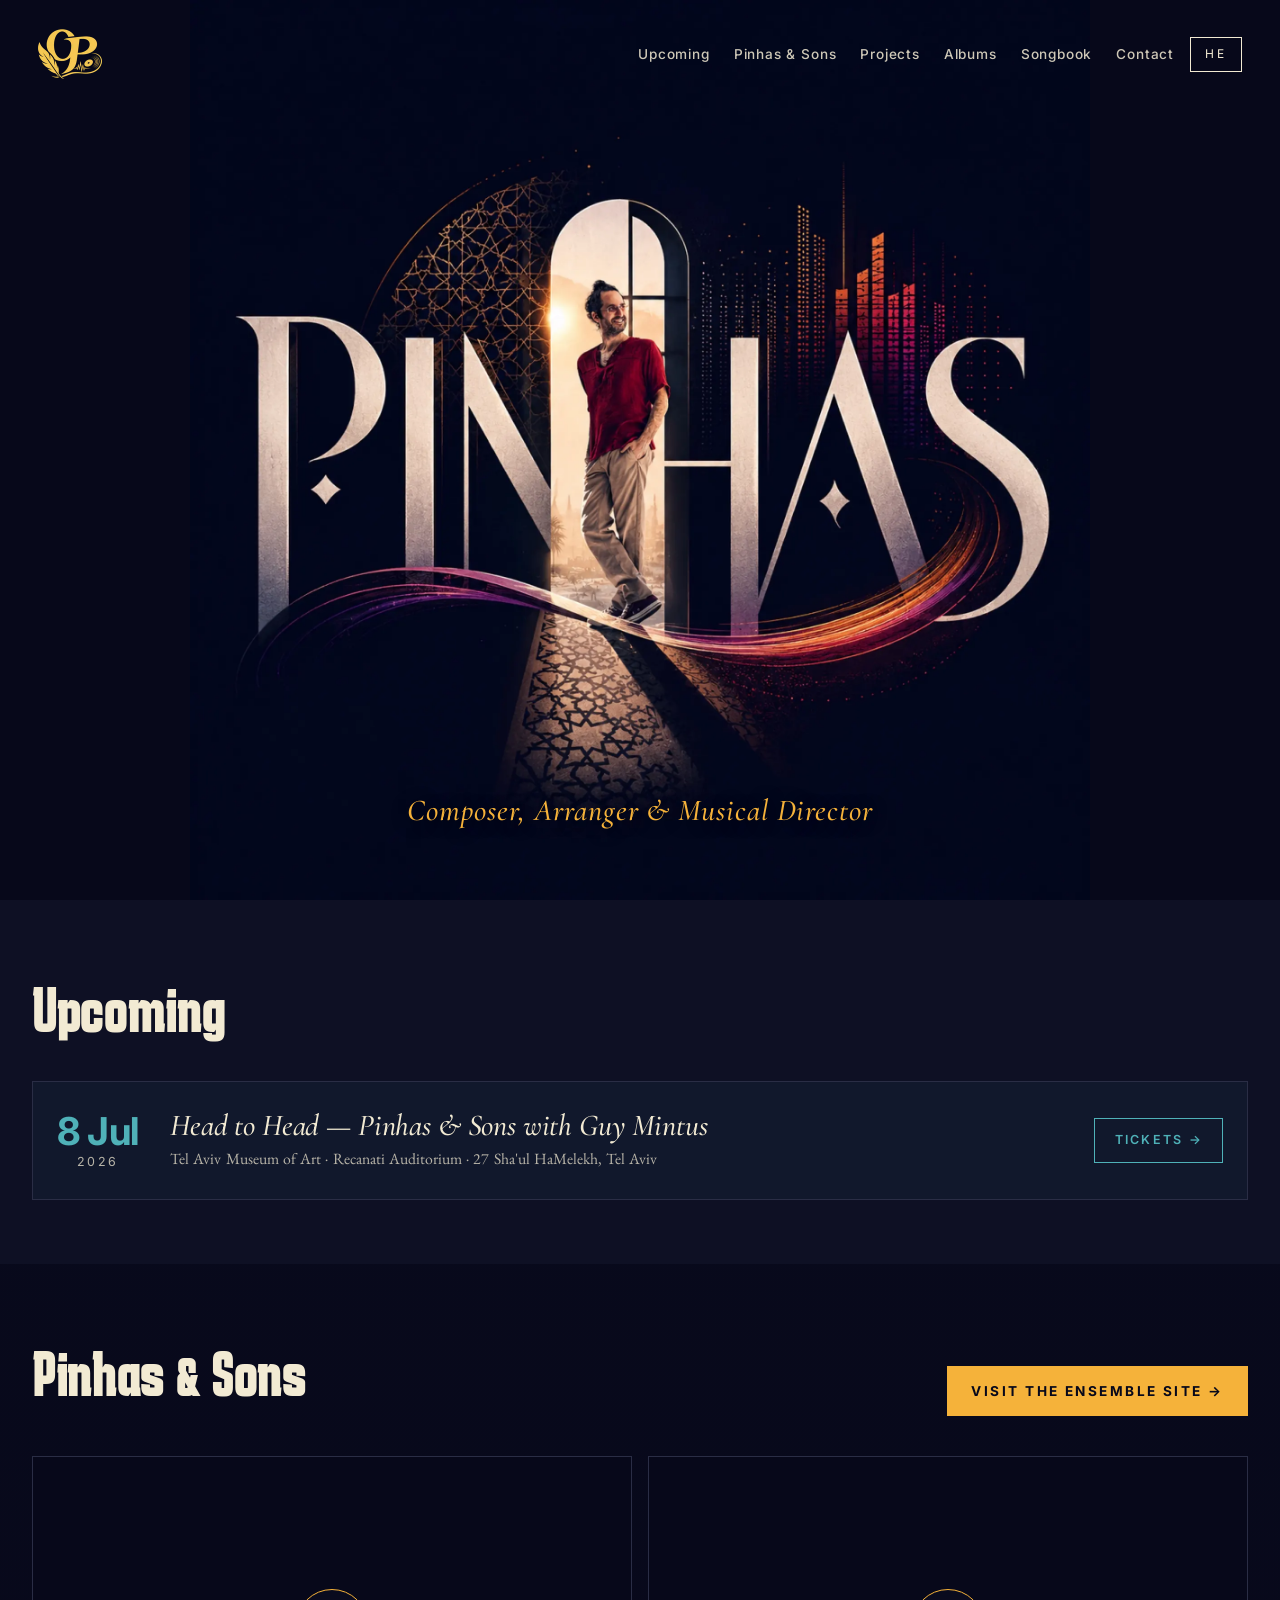
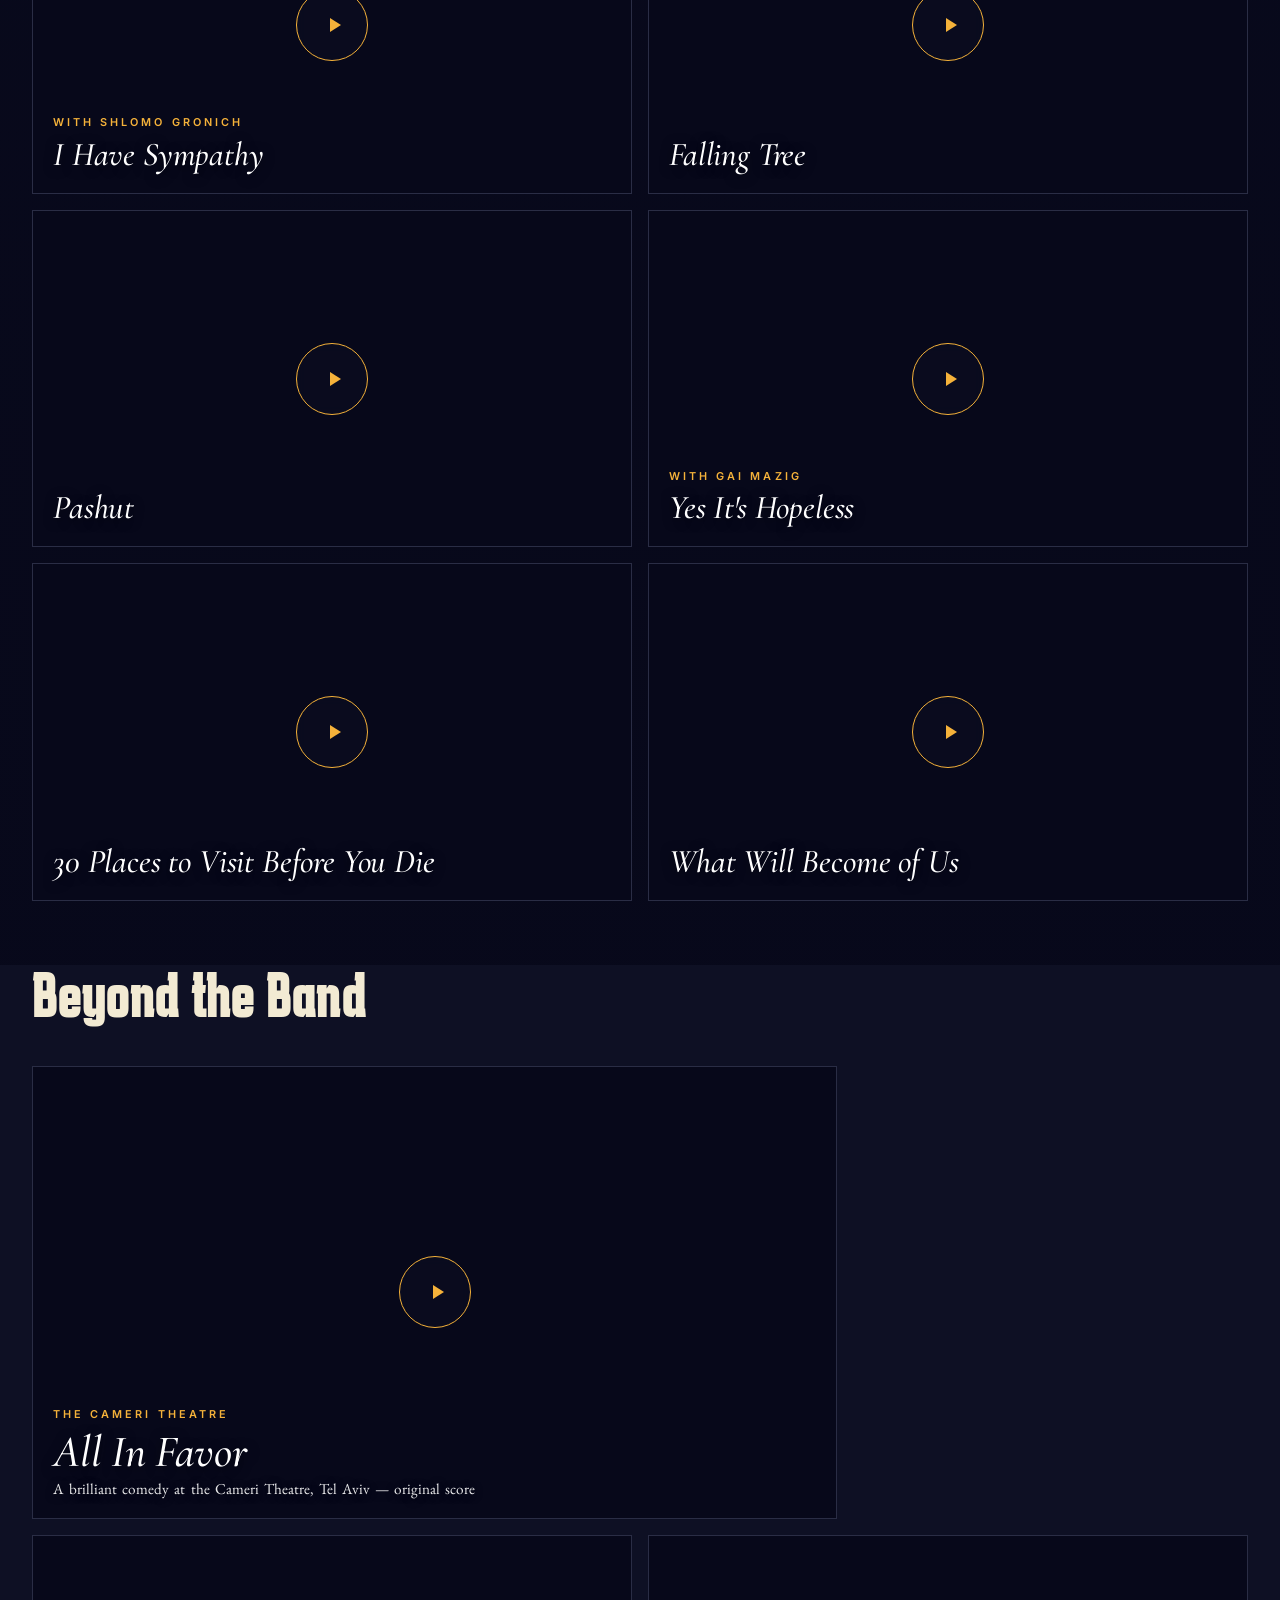
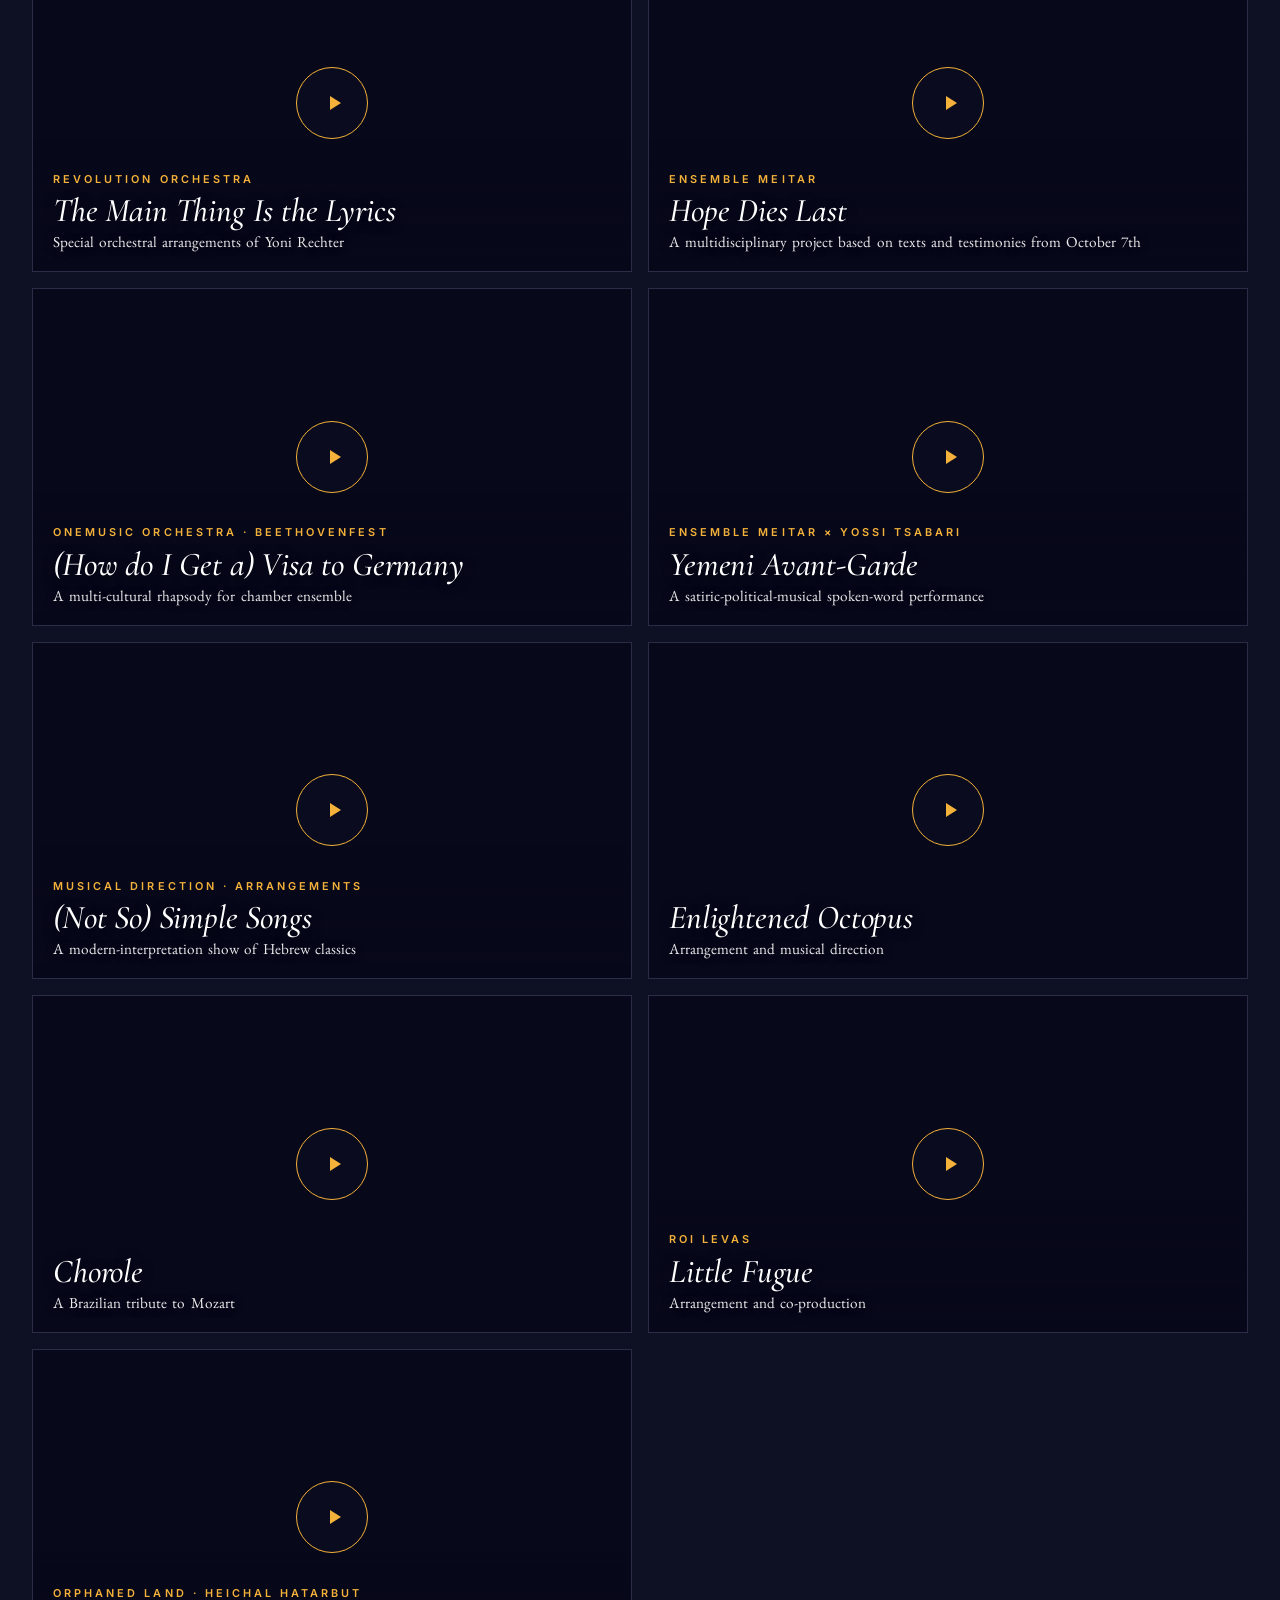
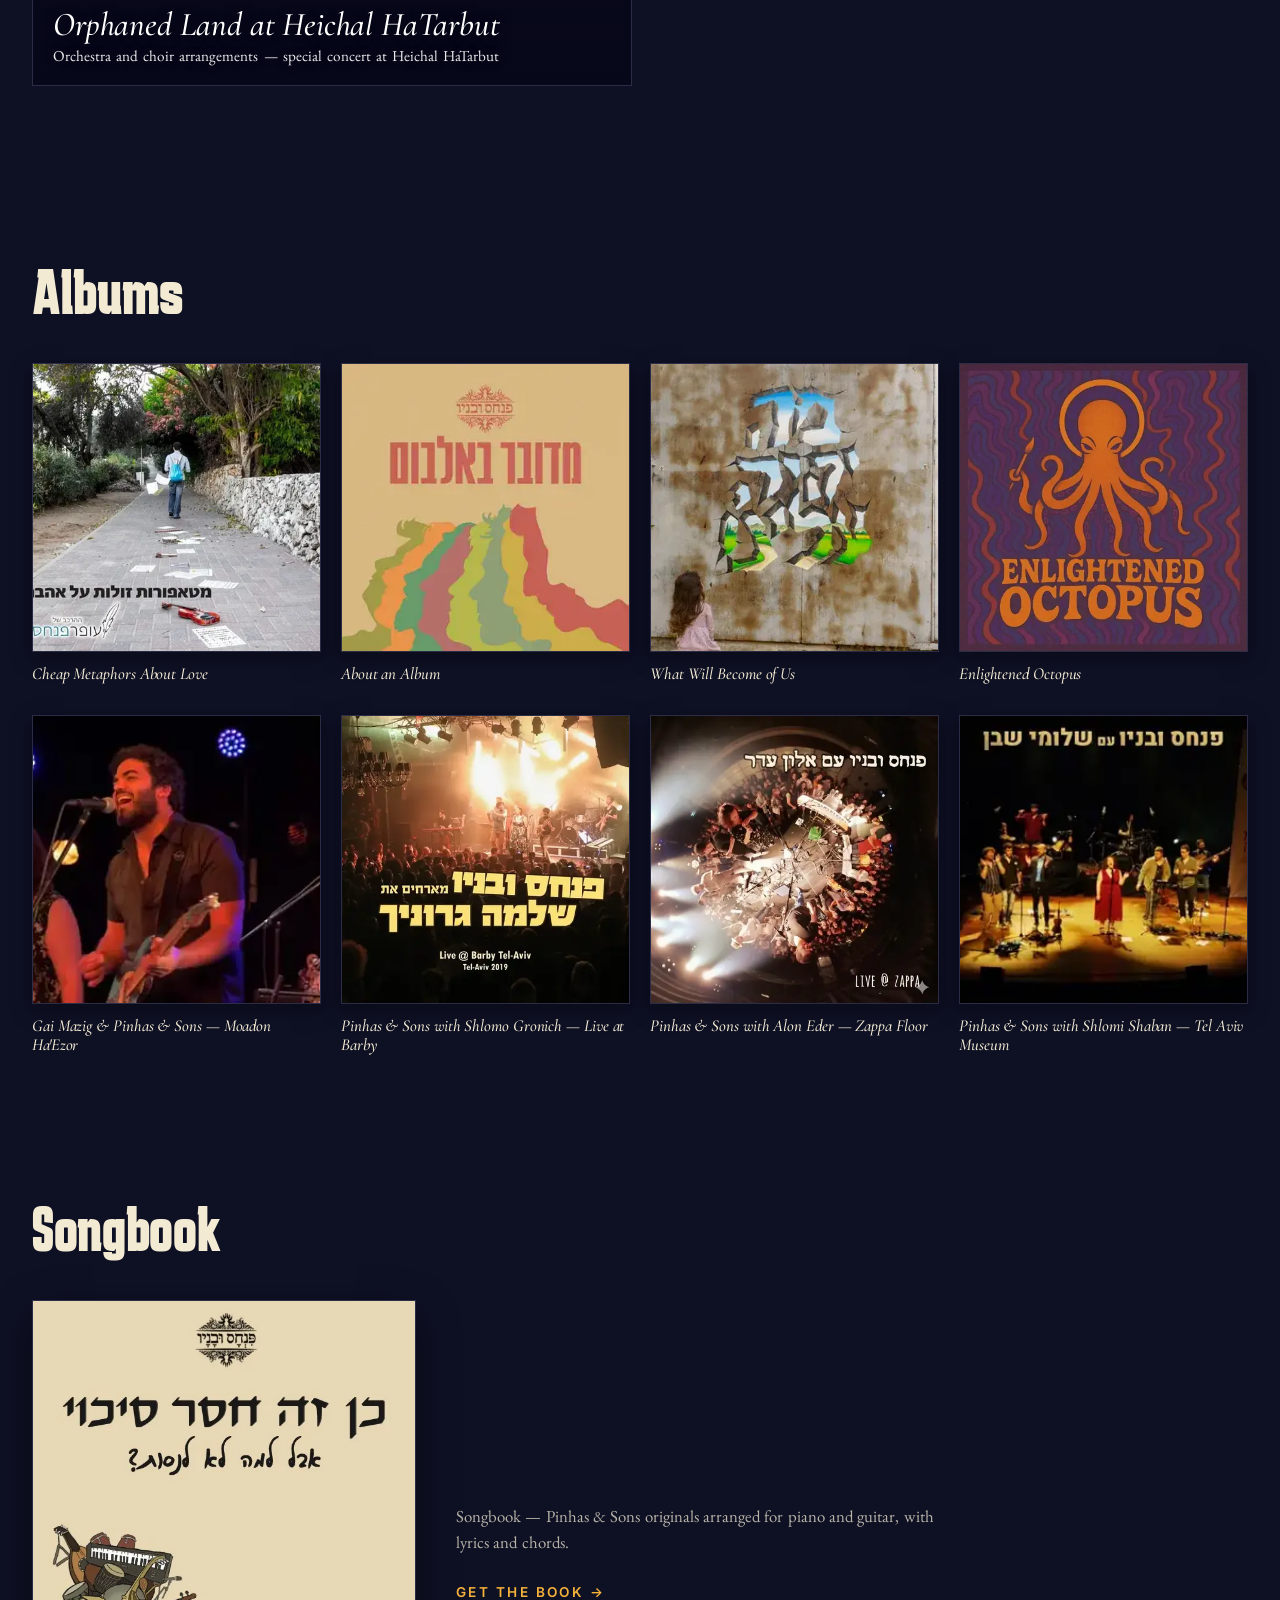
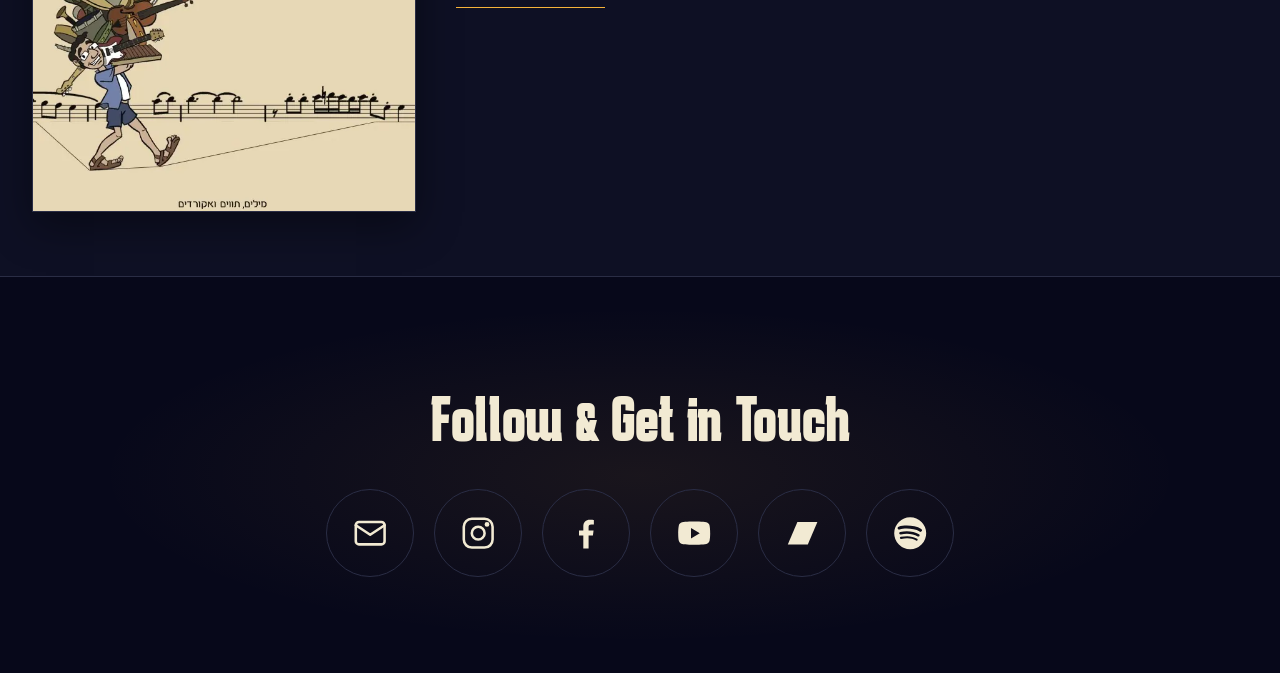
==== en/index.html @ 5a6a653c "perf: pass 2 — logo-header→webp@128, albums recompressed q68@480, picture el - logo-header: 224px PN" ====
<!DOCTYPE html>
<html lang="en" dir="ltr">
<head>
<meta charset="UTF-8">
<meta name="viewport" content="width=device-width, initial-scale=1">
<title>Ofer Pinhas — Composer, Arranger, Musical Director</title>
<link rel="icon" href="/assets/favicon.ico" sizes="any">
<link rel="icon" href="/assets/favicon-32.png" sizes="32x32" type="image/png">
<link rel="icon" href="/assets/favicon.png" sizes="512x512" type="image/png">
<link rel="apple-touch-icon" href="/assets/apple-touch-icon.png">
<meta name="description" content="Ofer Pinhas — composer, arranger, musical director. Pinhas & Sons, projects, works and recordings.">
<meta property="og:type" content="website">
<meta property="og:title" content="Ofer Pinhas — Composer, Arranger, Musical Director">
<meta property="og:description" content="Composer, arranger, musical director. Pinhas & Sons and other projects.">
<meta property="og:locale" content="en_US">
<meta property="og:image" content="https://oferpinhas.com/assets/og.jpg">
<meta property="og:image:width" content="1200">
<meta property="og:image:height" content="630">
<meta property="og:url" content="https://oferpinhas.com/en/">
<meta name="twitter:card" content="summary_large_image">
<meta name="twitter:image" content="https://oferpinhas.com/assets/og.jpg">
<link rel="alternate" hreflang="he-IL" href="https://oferpinhas.com/">
<link rel="alternate" hreflang="en" href="https://oferpinhas.com/en/">
<link rel="alternate" hreflang="x-default" href="https://oferpinhas.com/">
<link rel="canonical" href="https://oferpinhas.com/en/">
<link rel="preconnect" href="https://fonts.googleapis.com">
<link rel="preconnect" href="https://fonts.gstatic.com" crossorigin>
<link rel="preload" as="image" href="/assets/photos/hero-logo-mobile.webp" media="(max-width: 720px)" fetchpriority="high">
<link rel="preload" as="image" href="/assets/photos/hero-logo.webp" media="(min-width: 721px)" fetchpriority="high">
<link rel="preload" as="style" onload="this.onload=null;this.rel='stylesheet'" href="https://fonts.googleapis.com/css2?family=Karantina:wght@300;700&family=Assistant:wght@400;700&family=Inter:wght@500;600;700&family=Cormorant+Garamond:ital,wght@1,500&family=Frank+Ruhl+Libre:wght@400&family=EB+Garamond:ital,wght@0,400;0,500;1,400&display=swap">
<noscript><link rel="stylesheet" href="https://fonts.googleapis.com/css2?family=Karantina:wght@300;700&family=Assistant:wght@400;700&family=Inter:wght@500;600;700&family=Cormorant+Garamond:ital,wght@1,500&family=Frank+Ruhl+Libre:wght@400&family=EB+Garamond:ital,wght@0,400;0,500;1,400&display=swap"></noscript>
<link rel="stylesheet" href="/assets/site.css">
<script type="application/ld+json">
{
  "@context": "https://schema.org",
  "@graph": [
    {
      "@type": "Person",
      "@id": "https://oferpinhas.com/#person",
      "name": "Ofer Pinhas",
      "alternateName": "עופר פנחס",
      "url": "https://oferpinhas.com/",
      "image": "https://oferpinhas.com/assets/og.jpg",
      "jobTitle": "Composer, arranger, musical director",
      "sameAs": [
        "https://pinhasons.com/",
        "https://open.spotify.com/artist/4is8ZJ8ZOKavbLhc9M5EPt",
        "https://oferpinhas.bandcamp.com/",
        "https://www.youtube.com/@oferpinhas",
        "https://www.instagram.com/ofer_the_pinhas/",
        "https://www.facebook.com/ofer.pinhas"
      ]
    },
    {
      "@type": "MusicEvent",
      "name": "Head to Head — Pinhas & Sons with Guy Mintus",
      "startDate": "2026-07-08T20:00:00+03:00",
      "eventStatus": "https://schema.org/EventScheduled",
      "eventAttendanceMode": "https://schema.org/OfflineEventAttendanceMode",
      "location": {
        "@type": "Place",
        "name": "Tel Aviv Museum of Art — Recanati Auditorium",
        "address": {
          "@type": "PostalAddress",
          "streetAddress": "27 Sha'ul HaMelekh",
          "addressLocality": "Tel Aviv",
          "addressCountry": "IL"
        }
      },
      "performer": [
        {"@type": "MusicGroup", "name": "Pinhas & Sons"},
        {"@type": "Person", "name": "Guy Mintus"}
      ],
      "offers": {
        "@type": "Offer",
        "url": "https://tickets.tamuseum.org.il/%D7%A4%D7%A0%D7%97%D7%A1_%D7%95%D7%91%D7%A0%D7%99%D7%95_%D7%A2%D7%9D_%D7%94%D7%A4%D7%A1%D7%A0%D7%AA%D7%A8%D7%9F_%D7%92%D7%99%D7%90_%D7%9E%D7%99%D7%A0%D7%98%D7%95%D7%A1?id=91396",
        "availability": "https://schema.org/InStock",
        "priceCurrency": "ILS"
      }
    }
  ]
}
</script>
</head>
<body>

<a class="skip-link" href="#band">Skip to content</a>

<header class="site-header">
  <a href="/en/" class="brand" aria-label="Ofer Pinhas — home">
    <picture>
      <source srcset="/assets/logo-header.webp" type="image/webp">
      <img src="/assets/logo-header.png" alt="Ofer Pinhas" class="brand-logo" width="64" height="64">
    </picture>
  </a>
  <nav class="site-nav" aria-label="Site navigation">
    <a href="#upcoming">Upcoming</a>
    <a href="#band">Pinhas &amp; Sons</a>
    <a href="#featured">Projects</a>
    <a href="#discography">Albums</a>
    <a href="#songbook">Songbook</a>
    <a href="#contact">Contact</a>
  </nav>
  <button type="button" class="nav-toggle" aria-label="Menu" aria-expanded="false">
    <span></span><span></span><span></span>
  </button>
  <a href="/" class="lang-toggle" hreflang="he">HE</a>
</header>

<section class="hero" aria-label="Ofer Pinhas">
  <h1 class="sr-only">Ofer Pinhas — Composer, Arranger, Musical Director</h1>
  <p class="hero-subtitle">Composer, Arranger &amp; Musical Director</p>
</section>

<section id="upcoming" class="works-section">
  <div class="section-inner">
    <header class="section-header">
      <h2 class="section-title">Upcoming</h2>
    </header>
    <article class="show-item">
      <div class="show-date">
        <span class="show-day">8 Jul</span>
        <span class="show-year">2026</span>
      </div>
      <div class="show-info">
        <h3 class="show-title italic-en">Head to Head — Pinhas &amp; Sons with Guy Mintus</h3>
        <p class="show-venue">Tel Aviv Museum of Art · Recanati Auditorium · 27 Sha'ul HaMelekh, Tel Aviv</p>
      </div>
      <a class="show-cta" href="https://tickets.tamuseum.org.il/%D7%A4%D7%A0%D7%97%D7%A1_%D7%95%D7%91%D7%A0%D7%99%D7%95_%D7%A2%D7%9D_%D7%94%D7%A4%D7%A1%D7%A0%D7%AA%D7%A8%D7%9F_%D7%92%D7%99%D7%90_%D7%9E%D7%99%D7%A0%D7%98%D7%95%D7%A1?id=91396" target="_blank" rel="noopener">Tickets →</a>
    </article>
  </div>
</section>

<section id="band" class="works-section">
  <div class="section-inner">
    <header class="section-header">
      <h2 class="section-title"><a href="https://pinhasons.com/" class="title-link" target="_blank" rel="noopener">Pinhas &amp; Sons</a></h2>
      <a href="https://pinhasons.com/" class="section-cta" target="_blank" rel="noopener">Visit the ensemble site →</a>
    </header>

    <div class="featured-grid">

      <button type="button" class="feature-card media-trigger" data-vid="5VMmquTxUQ4" data-title="I Have Sympathy — with Shlomo Gronich" style="background-image:url('https://img.youtube.com/vi/5VMmquTxUQ4/hqdefault.jpg')">
        <span class="play-cue" aria-hidden="true"><svg viewBox="0 0 24 24" width="24" height="24" aria-hidden="true" fill="currentColor"><path d="M8 5v14l11-7z"/></svg></span>
        <span class="feature-overlay">
          <span class="feature-tag">with Shlomo Gronich</span>
          <span class="feature-title italic-en">I Have Sympathy</span>
        </span>
      </button>

      <button type="button" class="feature-card media-trigger" data-vid="dwMsmlJXAQA" data-title="Falling Tree" style="background-image:url('https://img.youtube.com/vi/dwMsmlJXAQA/hqdefault.jpg')">
        <span class="play-cue" aria-hidden="true"><svg viewBox="0 0 24 24" width="24" height="24" aria-hidden="true" fill="currentColor"><path d="M8 5v14l11-7z"/></svg></span>
        <span class="feature-overlay">
          <span class="feature-title italic-en">Falling Tree</span>
        </span>
      </button>

      <button type="button" class="feature-card media-trigger" data-vid="vYaOk2HPlOA" data-title="Pashut" style="background-image:url('https://img.youtube.com/vi/vYaOk2HPlOA/hqdefault.jpg')">
        <span class="play-cue" aria-hidden="true"><svg viewBox="0 0 24 24" width="24" height="24" aria-hidden="true" fill="currentColor"><path d="M8 5v14l11-7z"/></svg></span>
        <span class="feature-overlay">
          <span class="feature-title italic-en">Pashut</span>
        </span>
      </button>

      <button type="button" class="feature-card media-trigger" data-vid="FDqEFSo7Oyo" data-title="Yes It's Hopeless — with Gai Mazig" style="background-image:url('https://img.youtube.com/vi/FDqEFSo7Oyo/hqdefault.jpg')">
        <span class="play-cue" aria-hidden="true"><svg viewBox="0 0 24 24" width="24" height="24" aria-hidden="true" fill="currentColor"><path d="M8 5v14l11-7z"/></svg></span>
        <span class="feature-overlay">
          <span class="feature-tag">with Gai Mazig</span>
          <span class="feature-title italic-en">Yes It's Hopeless</span>
        </span>
      </button>

      <button type="button" class="feature-card media-trigger" data-vid="8IHO_f7Qg9U" data-title="30 Places to Visit Before You Die" style="background-image:url('https://img.youtube.com/vi/8IHO_f7Qg9U/hqdefault.jpg')">
        <span class="play-cue" aria-hidden="true"><svg viewBox="0 0 24 24" width="24" height="24" aria-hidden="true" fill="currentColor"><path d="M8 5v14l11-7z"/></svg></span>
        <span class="feature-overlay">
          <span class="feature-title italic-en">30 Places to Visit Before You Die</span>
        </span>
      </button>

      <button type="button" class="feature-card media-trigger" data-vid="DzyQ-D3aumM" data-title="What Will Become of Us" style="background-image:url('https://img.youtube.com/vi/DzyQ-D3aumM/hqdefault.jpg')">
        <span class="play-cue" aria-hidden="true"><svg viewBox="0 0 24 24" width="24" height="24" aria-hidden="true" fill="currentColor"><path d="M8 5v14l11-7z"/></svg></span>
        <span class="feature-overlay">
          <span class="feature-title italic-en">What Will Become of Us</span>
        </span>
      </button>

    </div>
  </div>
</section>

<section id="featured" class="works-section">
  <div class="section-inner">
    <header class="section-header">
      <h2 class="section-title">Beyond the Band</h2>
    </header>

    <div class="featured-grid">

      <button type="button" class="feature-card span-wide media-trigger" data-vid="oE0PiF970mY" data-title="All In Favor — trailer" style="background-image:url('https://img.youtube.com/vi/oE0PiF970mY/hqdefault.jpg')">
        <span class="play-cue" aria-hidden="true"><svg viewBox="0 0 24 24" width="24" height="24" aria-hidden="true" fill="currentColor"><path d="M8 5v14l11-7z"/></svg></span>
        <span class="feature-overlay">
          <span class="feature-tag">The Cameri Theatre</span>
          <span class="feature-title italic-en">All In Favor</span>
          <span class="feature-note">A brilliant comedy at the Cameri Theatre, Tel Aviv — original score</span>
        </span>
      </button>

      <button type="button" class="feature-card media-trigger" data-vid="hSfi9_FQAlI" data-title="The Main Thing Is the Lyrics — Revolution Orchestra" style="background-image:url('https://img.youtube.com/vi/hSfi9_FQAlI/hqdefault.jpg')">
        <span class="play-cue" aria-hidden="true"><svg viewBox="0 0 24 24" width="24" height="24" aria-hidden="true" fill="currentColor"><path d="M8 5v14l11-7z"/></svg></span>
        <span class="feature-overlay">
          <span class="feature-tag">Revolution Orchestra</span>
          <span class="feature-title italic-en">The Main Thing Is the Lyrics</span>
          <span class="feature-note">Special orchestral arrangements of Yoni Rechter</span>
        </span>
      </button>

      <button type="button" class="feature-card media-trigger" data-vid="jJCnd9ooUhY" data-title="Hope Dies Last" style="background-image:url('https://img.youtube.com/vi/jJCnd9ooUhY/hqdefault.jpg')">
        <span class="play-cue" aria-hidden="true"><svg viewBox="0 0 24 24" width="24" height="24" aria-hidden="true" fill="currentColor"><path d="M8 5v14l11-7z"/></svg></span>
        <span class="feature-overlay">
          <span class="feature-tag">Ensemble Meitar</span>
          <span class="feature-title italic-en">Hope Dies Last</span>
          <span class="feature-note">A multidisciplinary project based on texts and testimonies from October 7th</span>
        </span>
      </button>

      <button type="button" class="feature-card media-trigger" data-vid="mZWnXQC3HQU" data-title="(How do I Get a) Visa to Germany — Live at Beethovenfest" style="background-image:url('https://img.youtube.com/vi/mZWnXQC3HQU/hqdefault.jpg')">
        <span class="play-cue" aria-hidden="true"><svg viewBox="0 0 24 24" width="24" height="24" aria-hidden="true" fill="currentColor"><path d="M8 5v14l11-7z"/></svg></span>
        <span class="feature-overlay">
          <span class="feature-tag">oneMusic Orchestra · Beethovenfest</span>
          <span class="feature-title italic-en">(How do I Get a) Visa to Germany</span>
          <span class="feature-note">A multi-cultural rhapsody for chamber ensemble</span>
        </span>
      </button>

      <button type="button" class="feature-card media-trigger" data-vid="vP4q-8lNHV0" data-title="Yemeni Avant-Garde" style="background-image:url('https://img.youtube.com/vi/vP4q-8lNHV0/hqdefault.jpg')">
        <span class="play-cue" aria-hidden="true"><svg viewBox="0 0 24 24" width="24" height="24" aria-hidden="true" fill="currentColor"><path d="M8 5v14l11-7z"/></svg></span>
        <span class="feature-overlay">
          <span class="feature-tag">Ensemble Meitar × Yossi Tsabari</span>
          <span class="feature-title italic-en">Yemeni Avant-Garde</span>
          <span class="feature-note">A satiric-political-musical spoken-word performance</span>
        </span>
      </button>

      <button type="button" class="feature-card media-trigger" data-vid="PNPaJv0tdYc" data-title="(Not So) Simple Songs" style="background-image:url('https://img.youtube.com/vi/PNPaJv0tdYc/hqdefault.jpg')">
        <span class="play-cue" aria-hidden="true"><svg viewBox="0 0 24 24" width="24" height="24" aria-hidden="true" fill="currentColor"><path d="M8 5v14l11-7z"/></svg></span>
        <span class="feature-overlay">
          <span class="feature-tag">Musical direction · arrangements</span>
          <span class="feature-title italic-en">(Not So) Simple Songs</span>
          <span class="feature-note">A modern-interpretation show of Hebrew classics</span>
        </span>
      </button>

      <button type="button" class="feature-card media-trigger" data-vid="g2-t9Asedho" data-title="Enlightened Octopus" style="background-image:url('https://img.youtube.com/vi/g2-t9Asedho/hqdefault.jpg')">
        <span class="play-cue" aria-hidden="true"><svg viewBox="0 0 24 24" width="24" height="24" aria-hidden="true" fill="currentColor"><path d="M8 5v14l11-7z"/></svg></span>
        <span class="feature-overlay">
          <span class="feature-title italic-en">Enlightened Octopus</span>
          <span class="feature-note">Arrangement and musical direction</span>
        </span>
      </button>

      <button type="button" class="feature-card media-trigger" data-vid="4Lkk3fcu4uY" data-title="Chorole" style="background-image:url('https://img.youtube.com/vi/4Lkk3fcu4uY/hqdefault.jpg')">
        <span class="play-cue" aria-hidden="true"><svg viewBox="0 0 24 24" width="24" height="24" aria-hidden="true" fill="currentColor"><path d="M8 5v14l11-7z"/></svg></span>
        <span class="feature-overlay">
          <span class="feature-title italic-en">Chorole</span>
          <span class="feature-note">A Brazilian tribute to Mozart</span>
        </span>
      </button>

      <button type="button" class="feature-card media-trigger" data-vid="TAqMgQp6LPs" data-title="Little Fugue — Roi Levas" style="background-image:url('https://img.youtube.com/vi/TAqMgQp6LPs/hqdefault.jpg')">
        <span class="play-cue" aria-hidden="true"><svg viewBox="0 0 24 24" width="24" height="24" aria-hidden="true" fill="currentColor"><path d="M8 5v14l11-7z"/></svg></span>
        <span class="feature-overlay">
          <span class="feature-tag">Roi Levas</span>
          <span class="feature-title italic-en">Little Fugue</span>
          <span class="feature-note">Arrangement and co-production</span>
        </span>
      </button>

      <button type="button" class="feature-card media-trigger" data-vid="_PP_2U4opSM" data-title="Orphaned Land at Heichal HaTarbut" style="background-image:url('https://img.youtube.com/vi/_PP_2U4opSM/hqdefault.jpg')">
        <span class="play-cue" aria-hidden="true"><svg viewBox="0 0 24 24" width="24" height="24" aria-hidden="true" fill="currentColor"><path d="M8 5v14l11-7z"/></svg></span>
        <span class="feature-overlay">
          <span class="feature-tag">Orphaned Land · Heichal HaTarbut</span>
          <span class="feature-title italic-en">Orphaned Land at Heichal HaTarbut</span>
          <span class="feature-note">Orchestra and choir arrangements — special concert at Heichal HaTarbut</span>
        </span>
      </button>

    </div>
  </div>
</section>

<section id="discography" class="works-section">
  <div class="section-inner">
    <header class="section-header">
      <h2 class="section-title">Albums</h2>
    </header>

    <div class="album-grid">
      <a class="album-tile" href="https://oferpinhas.bandcamp.com/album/-" target="_blank" rel="noopener">
        <div class="album-cover" style="background-image:url('/assets/photos/album-2015.webp')"></div>
        <div class="album-title italic-en">Cheap Metaphors About Love</div>
      </a>
      <a class="album-tile" href="https://oferpinhas.bandcamp.com/album/about-an-album" target="_blank" rel="noopener">
        <div class="album-cover" style="background-image:url('/assets/photos/album-2018.webp')"></div>
        <div class="album-title italic-en">About an Album</div>
      </a>
      <a class="album-tile" href="https://oferpinhas.bandcamp.com/album/--3" target="_blank" rel="noopener">
        <div class="album-cover" style="background-image:url('/assets/photos/album-2024.webp')"></div>
        <div class="album-title italic-en">What Will Become of Us</div>
      </a>
      <a class="album-tile" href="https://oferpinhas.bandcamp.com/album/enlightened-octopus" target="_blank" rel="noopener">
        <div class="album-cover" style="background-image:url('/assets/photos/album-2025.webp')"></div>
        <div class="album-title italic-en">Enlightened Octopus</div>
      </a>
    </div>

    <div class="album-grid album-grid-second">

      <a class="album-tile" href="https://www.youtube.com/playlist?list=PL9on9vcoca1zQnfFUVnAtlGxoEFvc3EuY" target="_blank" rel="noopener">
        <div class="album-cover" style="background-image:url('/assets/photos/album-2017-mazig.webp')"></div>
        <div class="album-title italic-en">Gai Mazig &amp; Pinhas &amp; Sons — Moadon Ha'Ezor</div>
      </a>
      <a class="album-tile" href="https://open.spotify.com/album/0O7ljC8aYH2JIt3uw0OlNS" target="_blank" rel="noopener">
        <div class="album-cover" style="background-image:url('/assets/photos/album-2019.webp')"></div>
        <div class="album-title italic-en">Pinhas &amp; Sons with Shlomo Gronich — Live at Barby</div>
      </a>
      <a class="album-tile" href="https://www.youtube.com/playlist?list=PL9on9vcoca1xNjT2sv0hr43KPNmV2srQS" target="_blank" rel="noopener">
        <div class="album-cover" style="background-image:url('/assets/photos/album-2022-zappa.webp')"></div>
        <div class="album-title italic-en">Pinhas &amp; Sons with Alon Eder — Zappa Floor</div>
      </a>
      <a class="album-tile" href="https://www.youtube.com/playlist?list=PL9on9vcoca1x0s8LnE-Wjqmqeg2h2erdI" target="_blank" rel="noopener">
        <div class="album-cover" style="background-image:url('/assets/photos/album-2024-museum.webp')"></div>
        <div class="album-title italic-en">Pinhas &amp; Sons with Shlomi Shaban — Tel Aviv Museum</div>
      </a>
    </div>
  </div>
</section>

<section id="songbook" class="works-section">
  <div class="section-inner">
    <header class="section-header">
      <h2 class="section-title">Songbook</h2>
    </header>

    <a class="songbook-card" href="https://oferpinhas.bandcamp.com/merch/sheet-music-booklet" target="_blank" rel="noopener">
      <div class="songbook-image" style="background-image:url('/assets/photos/songbook.webp')"></div>
      <div class="songbook-info">
        <p class="songbook-note">Songbook — Pinhas &amp; Sons originals arranged for piano and guitar, with lyrics and chords.</p>
        <span class="songbook-cta">Get the book →</span>
      </div>
    </a>
  </div>
</section>

<section id="contact">
  <div class="section-inner">
    <h2 class="section-title contact-title">Follow &amp; Get in Touch</h2>
    <div class="contact-icons">
      <a href="mailto:ofer.pinhas@gmail.com" class="contact-icon" aria-label="Email">
        <svg viewBox="0 0 24 24" fill="none" stroke="currentColor" stroke-width="1.6" stroke-linecap="round" stroke-linejoin="round" aria-hidden="true"><rect x="3" y="5" width="18" height="14" rx="2"/><path d="m3 7 9 6 9-6"/></svg>
      </a>
      <a href="https://www.instagram.com/ofer_the_pinhas/" class="contact-icon" rel="noopener" aria-label="Instagram">
        <svg viewBox="0 0 24 24" fill="none" stroke="currentColor" stroke-width="1.6" stroke-linecap="round" stroke-linejoin="round" aria-hidden="true"><rect x="3" y="3" width="18" height="18" rx="5"/><circle cx="12" cy="12" r="4"/><circle cx="17.5" cy="6.5" r="0.7" fill="currentColor"/></svg>
      </a>
      <a href="https://www.facebook.com/ofer.pinhas" class="contact-icon" rel="noopener" aria-label="Facebook">
        <svg viewBox="0 0 24 24" fill="currentColor" aria-hidden="true"><path d="M13.5 21.5v-8h2.7l.4-3.2h-3.1V8.2c0-.9.3-1.6 1.6-1.6h1.7V3.7c-.3 0-1.3-.1-2.5-.1-2.5 0-4.1 1.5-4.1 4.2v2.5H7.5v3.2h2.7v8h3.3z"/></svg>
      </a>
      <a href="https://www.youtube.com/@oferpinhas" class="contact-icon" rel="noopener" aria-label="YouTube">
        <svg viewBox="0 0 24 24" fill="currentColor" aria-hidden="true"><path d="M21.6 7.2c-.2-1-1-1.7-2-2C17.7 4.7 12 4.7 12 4.7s-5.7 0-7.6.5c-1 .3-1.8 1-2 2C2 9 2 12 2 12s0 3 .4 4.8c.2 1 1 1.7 2 2 1.9.5 7.6.5 7.6.5s5.7 0 7.6-.5c1-.3 1.8-1 2-2C22 15 22 12 22 12s0-3-.4-4.8zM10 15.3V8.7l5.5 3.3-5.5 3.3z"/></svg>
      </a>
      <a href="https://oferpinhas.bandcamp.com/" class="contact-icon" rel="noopener" aria-label="Bandcamp">
        <svg viewBox="0 0 24 24" fill="currentColor" aria-hidden="true"><path d="M3 5h12.5L9.5 19H-3z" transform="translate(6,0)"/></svg>
      </a>
      <a href="https://open.spotify.com/artist/4is8ZJ8ZOKavbLhc9M5EPt" class="contact-icon" rel="noopener" aria-label="Spotify">
        <svg viewBox="0 0 24 24" fill="currentColor" aria-hidden="true"><path d="M12 2a10 10 0 100 20 10 10 0 000-20zm4.6 14.4c-.2.3-.6.4-.9.2-2.5-1.5-5.6-1.8-9.3-1-.4.1-.7-.2-.8-.5-.1-.4.2-.7.5-.8 4-.9 7.5-.5 10.2 1.2.4.2.5.6.3.9zm1.2-2.7c-.3.4-.7.5-1.1.3-2.8-1.7-7.1-2.2-10.5-1.2-.4.1-.9-.1-1-.5-.1-.4.1-.9.5-1 3.8-1.1 8.6-.6 11.8 1.4.4.2.5.7.3 1zm.1-2.8C14.5 9 8.6 8.7 5.4 9.7c-.5.2-1.1-.1-1.2-.6-.2-.5.1-1.1.6-1.2 3.7-1.1 10.2-.9 14.1 1.4.5.3.6.9.4 1.4-.3.4-1 .6-1.4.4z"/></svg>
      </a>
    </div>
  </div>
</section>


<div id="lightbox" class="lightbox" hidden aria-hidden="true" role="dialog" aria-modal="true" aria-label="Video player">
  <button type="button" class="lightbox-close" aria-label="Close">×</button>
  <div class="lightbox-frame">
    <iframe id="lightbox-iframe" src="" title="" frameborder="0" allow="accelerometer; autoplay; clipboard-write; encrypted-media; gyroscope; picture-in-picture" allowfullscreen></iframe>
  </div>
</div>

<script src="/assets/site.js"></script>
</body>
</html>
---- assets/site.css ----
:root {
  /* Design A — Cinema / Spotlight */
  --bg:             #0E1024;     /* midnight indigo */
  --bg-soft:        #16182E;
  --bg-deep:        #07081A;
  --ink:            #F2EAD3;     /* cream */
  --ink-soft:       #B8B4A8;
  --rule:           #2A2D45;
  --saffron:        #F5B23A;
  --saffron-d:      #C8861E;
  --magenta:        #E8407A;
  --teal:           #4FB1B8;
}

* { box-sizing: border-box; margin: 0; padding: 0; }
html { scroll-behavior: smooth; background: var(--bg-deep); overflow-x: hidden; }
body {
  font-family: 'Assistant', sans-serif;
  font-weight: 400;
  background: var(--bg);
  color: var(--ink);
  line-height: 1.65;
  -webkit-font-smoothing: antialiased;
  overflow-x: hidden;
}
img { max-width: 100%; display: block; }
a { color: inherit; text-decoration: none; }
::selection { background: var(--saffron); color: var(--bg-deep); }

.sr-only {
  position: absolute;
  width: 1px; height: 1px;
  padding: 0; margin: -1px;
  overflow: hidden;
  clip: rect(0,0,0,0);
  border: 0;
}

/* Scroll-triggered reveals */
.reveal {
  opacity: 0;
  transform: translateY(20px);
  transition: opacity .7s cubic-bezier(.2,.7,.2,1), transform .7s cubic-bezier(.2,.7,.2,1);
}
.reveal.is-visible { opacity: 1; transform: translateY(0); }
@media (prefers-reduced-motion: reduce) {
  .reveal { opacity: 1; transform: none; transition: none; }
}

/* Skip link */
.skip-link {
  position: absolute;
  top: -3rem;
  inset-inline-start: 1rem;
  z-index: 1001;
  background: var(--saffron);
  color: var(--bg-deep);
  padding: 0.6rem 1.1rem;
  font-family: 'Inter', sans-serif;
  font-weight: 600;
  font-size: 0.85rem;
  letter-spacing: 0.1em;
  border-radius: 4px;
  transition: top .2s ease;
}
.skip-link:focus { top: 1rem; outline: 2px solid var(--bg-deep); outline-offset: 2px; }

/* Focus rings — keyboard nav */
.feature-card:focus-visible,
.album-tile:focus-visible,
.contact-icon:focus-visible,
.show-cta:focus-visible,
.section-cta:focus-visible,
.songbook-card:focus-visible,
.lang-toggle:focus-visible,
.site-nav a:focus-visible,
.lightbox-close:focus-visible {
  outline: 2px solid var(--saffron);
  outline-offset: 4px;
}

.italic-en { font-family: 'Cormorant Garamond', serif; font-style: italic; }

/* ─── Header ─── */
.site-header {
  position: fixed;
  top: 0; left: 0; right: 0;
  z-index: 100;
  display: flex;
  align-items: center;
  justify-content: space-between;
  padding: 1.4rem 2.4rem;
  background: transparent;
  transition: background-color .3s ease, padding .3s ease, backdrop-filter .3s ease;
  color: var(--ink);
}
.site-header.scrolled {
  background: rgba(14,16,36,0.85);
  backdrop-filter: blur(10px);
  -webkit-backdrop-filter: blur(10px);
  padding: 0.85rem 2.4rem;
  border-bottom: 1px solid var(--rule);
}
.brand {
  font-family: 'Karantina', serif;
  font-weight: 700;
  font-size: 1.6rem;
  letter-spacing: 0.04em;
  color: inherit;
  display: inline-flex;
  align-items: center;
}
.brand-logo {
  height: 4rem;
  width: auto;
  display: block;
}
.lang-toggle {
  font-family: 'Inter', sans-serif;
  font-size: 0.75rem;
  letter-spacing: 0.2em;
  text-transform: uppercase;
  color: inherit;
  padding: 0.4rem 0.9rem;
  border: 1px solid currentColor;
  transition: background .2s ease, color .2s ease, border-color .2s ease;
}
.lang-toggle:hover { background: var(--saffron); color: var(--bg-deep); border-color: var(--saffron); }

/* ─── Site nav ─── */
.site-nav {
  display: flex;
  gap: 1.5rem;
  margin-inline-start: auto;
  margin-inline-end: 1rem;
}
.site-nav a {
  font-family: 'Inter', sans-serif;
  font-weight: 500;
  font-size: 0.85rem;
  letter-spacing: 0.06em;
  color: inherit;
  opacity: 0.85;
  transition: color .2s ease, opacity .2s ease;
}
.site-nav a:hover { color: var(--saffron); opacity: 1; }
.nav-toggle {
  display: none;
  width: 2.4rem;
  height: 2.4rem;
  background: transparent;
  border: none;
  cursor: pointer;
  padding: 0.5rem;
  flex-direction: column;
  justify-content: space-between;
  margin-inline-start: auto;
  margin-inline-end: 0.75rem;
}
.nav-toggle span {
  display: block;
  width: 100%;
  height: 2px;
  background: currentColor;
  transition: transform .25s ease, opacity .25s ease;
}
.nav-toggle[aria-expanded="true"] span:nth-child(1) { transform: translateY(8px) rotate(45deg); }
.nav-toggle[aria-expanded="true"] span:nth-child(2) { opacity: 0; }
.nav-toggle[aria-expanded="true"] span:nth-child(3) { transform: translateY(-8px) rotate(-45deg); }

@media (max-width: 880px) {
  .site-nav {
    position: fixed;
    inset: 4rem 0 auto 0;
    flex-direction: column;
    gap: 0;
    padding: 1.5rem 2rem;
    background: rgba(14,16,36,0.96);
    backdrop-filter: blur(10px);
    -webkit-backdrop-filter: blur(10px);
    border-bottom: 1px solid var(--rule);
    margin: 0;
    transform: translateY(-110%);
    transition: transform .3s ease;
    visibility: hidden;
  }
  .site-nav.is-open { transform: translateY(0); visibility: visible; }
  .site-nav a {
    padding: 0.85rem 0;
    border-bottom: 1px solid rgba(255,255,255,0.08);
    color: var(--ink);
    font-size: 1rem;
    letter-spacing: 0.04em;
  }
  .site-nav a:last-child { border-bottom: none; }
  .nav-toggle { display: flex; }
}

/* ─── Hero — full-bleed logo image + subtitle ─── */
.hero {
  position: relative;
  min-height: 100vh;
  background: var(--bg-deep) url('/assets/photos/hero-logo.webp') center 40%/contain no-repeat;
  overflow: hidden;
  display: flex;
  flex-direction: column;
  justify-content: flex-end;
  padding-bottom: 4rem;
}
.hero-subtitle {
  text-align: center;
  font-family: 'Karantina', 'Frank Ruhl Libre', serif;
  font-weight: 300;
  font-size: clamp(1.6rem, 3.5vw, 2.6rem);
  color: var(--saffron);
  letter-spacing: 0.08em;
  margin: 0;
  padding: 0 1.5rem;
  text-shadow: 0 2px 16px rgba(0,0,0,0.6);
}
:lang(en) .hero-subtitle {
  font-family: 'Cormorant Garamond', 'EB Garamond', serif;
  font-style: italic;
  font-weight: 500;
  font-size: clamp(1.3rem, 2.5vw, 1.9rem);
  letter-spacing: 0.03em;
}
@media (max-width: 720px) {
  .hero {
    background-image: url('/assets/photos/hero-logo-mobile.webp');
    min-height: 75vh;
    padding-bottom: 2.5rem;
  }
}

/* ─── Sections — dark cinema ─── */
section { padding: 7rem 2rem; }
#featured { padding: 0 2rem 6rem; background: var(--bg); }
#works {
  background: var(--bg-soft);
  padding-top: 5rem;
}
#about {
  padding: 6rem 2rem;
  background: var(--bg);
  border-top: 1px solid var(--rule);
}
.about-inner { max-width: 48rem; margin: 0 auto; text-align: center; }
.about-meta {
  font-family: 'Inter', sans-serif;
  font-size: 0.85rem;
  letter-spacing: 0.04em;
  color: var(--ink-soft);
  margin-top: 1.5rem;
  line-height: 1.7;
}
#contact { background: var(--bg-soft); border-top: 1px solid var(--rule); }

/* ─── Featured — collage grid ─── */
.section-header {
  display: flex;
  align-items: baseline;
  justify-content: space-between;
  flex-wrap: wrap;
  gap: 1rem 2rem;
  margin-bottom: 2.5rem;
}
.section-header .section-title { margin: 0; }
.title-link {
  color: inherit;
  text-decoration: none;
  border-bottom: 2px solid transparent;
  transition: color .2s ease, border-color .2s ease;
}
.title-link:hover { color: var(--saffron); border-bottom-color: var(--saffron); }
.section-cta {
  font-family: 'Inter', sans-serif;
  font-weight: 700;
  font-size: 0.85rem;
  letter-spacing: 0.18em;
  text-transform: uppercase;
  color: var(--bg-deep);
  background: var(--saffron);
  padding: 0.75rem 1.4rem;
  border: 2px solid var(--saffron);
  display: inline-flex;
  align-items: center;
  transition: background .2s ease, color .2s ease, transform .15s ease, box-shadow .2s ease;
}
.section-cta:hover {
  background: transparent;
  color: var(--saffron);
  transform: translateY(-2px);
  box-shadow: 0 8px 24px rgba(245,178,58,0.25);
}

.featured-grid {
  display: grid;
  grid-template-columns: repeat(6, 1fr);
  gap: 1rem;
  grid-auto-flow: dense;
  grid-auto-rows: minmax(8rem, auto);
}
.feature-card {
  position: relative;
  grid-column: span 3;
  aspect-ratio: 16 / 9;
  background: var(--bg-deep) center/cover no-repeat;
  border: 1px solid var(--rule);
  cursor: pointer;
  overflow: hidden;
  padding: 0;
  font: inherit;
  color: inherit;
  text-align: start;
  outline: none;
  transition: border-color .25s ease, box-shadow .25s ease, transform .25s ease;
}
.feature-card.span-wide { grid-column: span 4; }
.feature-card.span-large { grid-column: span 6; }
.feature-card::before {
  content: "";
  position: absolute;
  inset: 0;
  background: linear-gradient(180deg,
    rgba(7,8,26,0.15) 0%,
    rgba(7,8,26,0) 25%,
    rgba(7,8,26,0) 35%,
    rgba(7,8,26,0.6) 60%,
    rgba(7,8,26,0.95) 100%);
  pointer-events: none;
  transition: background .3s ease;
}
.feature-card:hover {
  border-color: var(--saffron);
  box-shadow: 0 0 0 1px var(--saffron), 0 24px 60px rgba(245,178,58,0.15);
  transform: translateY(-2px);
}
@media (max-width: 900px) {
  .featured-grid { grid-template-columns: repeat(2, 1fr); }
  .feature-card,
  .feature-card.span-wide { grid-column: span 1; }
  .feature-card.span-large { grid-column: span 2; }
}
.feature-overlay {
  position: absolute;
  inset: auto 0 0 0;
  z-index: 2;
  padding: 2rem 1.25rem 1.1rem;
  display: flex;
  flex-direction: column;
  pointer-events: none;
  background: linear-gradient(180deg,
    rgba(7,8,26,0) 0%,
    rgba(7,8,26,0.55) 35%,
    rgba(7,8,26,0.92) 100%);
}
.feature-card .feature-tag {
  display: inline-block;
  width: max-content;
  font-family: 'Inter', sans-serif;
  font-weight: 600;
  font-size: 0.68rem;
  letter-spacing: 0.28em;
  text-transform: uppercase;
  color: var(--saffron);
  margin-bottom: 0.4rem;
}
.feature-card .feature-title {
  font-family: 'Karantina', serif;
  font-weight: 700;
  font-size: clamp(1.5rem, 2.6vw, 2.2rem);
  line-height: 0.95;
  color: #fff;
  letter-spacing: -0.005em;
  text-shadow: 0 2px 12px rgba(0,0,0,0.55);
  margin-bottom: 0.3rem;
}
.feature-card.span-wide .feature-title,
.feature-card.span-large .feature-title { font-size: clamp(1.8rem, 3.5vw, 3rem); }
:lang(en) .feature-card .feature-title { font-family: 'Cormorant Garamond', 'EB Garamond', serif; font-style: italic; font-weight: 500; }
.feature-card .feature-note {
  font-family: 'Karantina', 'Frank Ruhl Libre', serif;
  font-weight: 300;
  font-size: 1.3rem;
  letter-spacing: 0.06em;
  word-spacing: 0.14em;
  color: rgba(255,255,255,0.92);
  line-height: 1.6;
  text-shadow: 0 1px 8px rgba(0,0,0,0.55);
  max-width: 36rem;
}
:lang(en) .feature-card .feature-note {
  font-family: 'EB Garamond', 'Frank Ruhl Libre', Georgia, serif;
  font-weight: 400;
  font-size: 0.95rem;
  letter-spacing: 0;
  line-height: 1.45;
}
.media-toggle { width: 100%; }
.play-cue {
  position: absolute;
  top: 50%; left: 50%;
  transform: translate(-50%, -50%);
  width: 4.5rem; height: 4.5rem;
  border-radius: 50%;
  background: rgba(14,16,36,0.55);
  border: 1.5px solid var(--saffron);
  color: var(--saffron);
  display: flex;
  align-items: center;
  justify-content: center;
  backdrop-filter: blur(6px);
  -webkit-backdrop-filter: blur(6px);
  transition: transform .25s cubic-bezier(.2,.8,.2,1), background .25s ease;
  z-index: 2;
}
.play-cue svg {
  width: 1.5rem;
  height: 1.5rem;
  display: block;
  transform: translateX(2px);
}
.feature-card:hover .play-cue {
  transform: translate(-50%, -50%) scale(1.1);
  background: var(--saffron);
  color: var(--bg-deep);
}

/* ─── Lightbox player ─── */
.lightbox {
  position: fixed;
  inset: 0;
  z-index: 1000;
  background: rgba(7,8,26,0.92);
  backdrop-filter: blur(8px);
  -webkit-backdrop-filter: blur(8px);
  display: flex;
  align-items: center;
  justify-content: center;
  padding: 4rem 1.5rem;
  animation: lightbox-fade .25s ease-out;
}
.lightbox[hidden] { display: none; }
@keyframes lightbox-fade { from { opacity: 0; } to { opacity: 1; } }
.lightbox-frame {
  position: relative;
  width: 100%;
  max-width: 1200px;
  aspect-ratio: 16 / 9;
  background: #000;
  box-shadow: 0 30px 80px rgba(0,0,0,0.5);
  border: 1px solid var(--saffron);
}
.lightbox-frame iframe {
  position: absolute;
  inset: 0;
  width: 100%;
  height: 100%;
  border: 0;
}
.lightbox-close {
  position: absolute;
  top: 1.25rem;
  inset-inline-end: 1.5rem;
  width: 3rem;
  height: 3rem;
  border-radius: 50%;
  border: 1.5px solid var(--saffron);
  background: rgba(14,16,36,0.6);
  color: var(--saffron);
  font-size: 1.6rem;
  line-height: 1;
  cursor: pointer;
  z-index: 2;
  transition: background .2s ease, color .2s ease, transform .2s ease;
}
.lightbox-close:hover { background: var(--saffron); color: var(--bg-deep); transform: scale(1.05); }
body.lightbox-open { overflow: hidden; }

/* ─── Songbook card ─── */
.songbook-card {
  display: grid;
  grid-template-columns: minmax(14rem, 24rem) 1fr;
  gap: 2.5rem;
  align-items: center;
  text-decoration: none;
  color: inherit;
  margin-top: 2.5rem;
  transition: transform .25s ease;
}
.songbook-card:hover { transform: translateY(-3px); }
.songbook-image {
  aspect-ratio: 3 / 4;
  background: var(--bg-deep) center/cover no-repeat;
  border: 1px solid var(--rule);
  box-shadow: 0 14px 40px rgba(0,0,0,0.4);
  transition: border-color .25s ease, box-shadow .25s ease;
}
.songbook-card:hover .songbook-image {
  border-color: var(--saffron);
  box-shadow: 0 24px 60px rgba(245,178,58,0.2);
}
.songbook-title {
  font-family: 'Karantina', serif;
  font-weight: 700;
  font-size: clamp(1.8rem, 3.5vw, 2.6rem);
  line-height: 1;
  margin: 0 0 1rem;
  color: var(--ink);
  letter-spacing: -0.005em;
}
:lang(en) .songbook-title { font-family: 'Cormorant Garamond', 'EB Garamond', serif; font-style: italic; font-weight: 500; }
.songbook-note {
  font-family: 'Karantina', 'Frank Ruhl Libre', serif;
  font-weight: 300;
  font-size: 1.5rem;
  color: var(--ink-soft);
  margin: 0 0 1.5rem;
  max-width: 32rem;
  line-height: 1.5;
  letter-spacing: 0.04em;
  word-spacing: 0.08em;
}
:lang(en) .songbook-note {
  font-family: 'EB Garamond', 'Frank Ruhl Libre', Georgia, serif;
  font-weight: 400;
  font-size: 1.05rem;
  letter-spacing: 0;
  line-height: 1.55;
}
.songbook-cta {
  display: inline-block;
  font-family: 'Inter', sans-serif;
  font-weight: 600;
  font-size: 0.85rem;
  letter-spacing: 0.18em;
  text-transform: uppercase;
  color: var(--saffron);
  border-bottom: 1px solid var(--saffron);
  padding-bottom: 3px;
}
@media (max-width: 720px) {
  .songbook-card { grid-template-columns: 1fr; gap: 1.5rem; }
  .songbook-image { max-width: 18rem; aspect-ratio: 3 / 4; }
}
.feature-meta {
  padding: 1.25rem 1.4rem 1.4rem;
}
.feature-tag {
  font-family: 'Inter', sans-serif;
  font-weight: 600;
  font-size: 0.7rem;
  letter-spacing: 0.32em;
  text-transform: uppercase;
  color: var(--saffron);
  margin-bottom: 0.5rem;
}
.feature-title {
  font-family: 'Karantina', serif;
  font-weight: 700;
  font-size: clamp(1.6rem, 3vw, 2.4rem);
  line-height: 0.95;
  margin-bottom: 0.4rem;
  color: var(--ink);
  letter-spacing: -0.005em;
  text-shadow: 0 2px 12px rgba(0,0,0,0.5);
}
.feature-large .feature-title { font-size: clamp(2rem, 4.5vw, 3.6rem); }
:lang(en) .feature-title { font-family: 'Cormorant Garamond', 'EB Garamond', serif; font-style: italic; font-weight: 500; }
.feature-note {
  font-family: 'Karantina', 'Frank Ruhl Libre', serif;
  font-weight: 300;
  font-size: 0.98rem;
  color: var(--ink-soft);
  max-width: 36rem;
  line-height: 1.5;
  text-shadow: 0 1px 8px rgba(0,0,0,0.5);
}
@media (max-width: 720px) {
  .featured-grid { grid-template-columns: 1fr; gap: 2.5rem; }
  .feature-large { grid-column: auto; }
}
.section-inner { max-width: 64rem; margin: 0 auto; }
.section-kicker {
  font-family: 'Inter', sans-serif;
  font-weight: 600;
  font-size: 0.72rem;
  letter-spacing: 0.32em;
  text-transform: uppercase;
  color: var(--saffron);
  margin-bottom: 1.25rem;
}
.section-title {
  font-family: 'Karantina', serif;
  font-weight: 700;
  font-size: clamp(2rem, 6vw, 4rem);
  line-height: 0.95;
  margin-bottom: 2rem;
  color: var(--ink);
  letter-spacing: -0.005em;
}
.section-body { font-size: 1.1rem; max-width: 42rem; }
.section-body p { margin-bottom: 1rem; }


/* ─── Band callout — Pinhas & Sons + carousel ─── */
/* ─── Works section frame ─── */
.works-section {
  padding: 5rem 2rem 4rem;
  background: var(--bg);
  position: relative;
}
.works-section .section-inner { max-width: 80rem; margin: 0 auto; position: relative; z-index: 1; }

/* P&S section gets band photo backdrop, heavily darkened */
#band {
  background:
    linear-gradient(rgba(7,8,26,0.85), rgba(7,8,26,0.92)),
    url('/assets/photos/band-bg.webp') center/cover no-repeat fixed;
}
@media (max-width: 720px) {
  #band {
    background:
      linear-gradient(rgba(7,8,26,0.88), rgba(7,8,26,0.94)),
      url('/assets/photos/band-bg-mobile.webp') center/cover no-repeat;
  }
}

/* ─── Upcoming show ─── */
.show-item {
  display: grid;
  grid-template-columns: auto 1fr auto;
  gap: 2rem;
  align-items: center;
  padding: 1.75rem 1.5rem;
  border: 1px solid var(--rule);
  background: rgba(79,177,184,0.05);
  transition: border-color .25s ease, background .25s ease;
}
.show-item:hover { border-color: var(--teal); background: rgba(79,177,184,0.1); }
.show-date {
  display: flex;
  flex-direction: column;
  align-items: center;
  font-family: 'Inter', sans-serif;
  color: var(--teal);
  line-height: 1;
}
.show-day {
  font-size: clamp(1.8rem, 3vw, 2.4rem);
  font-weight: 700;
  letter-spacing: -0.02em;
}
.show-year {
  font-size: 0.78rem;
  letter-spacing: 0.2em;
  margin-top: 0.4rem;
  color: var(--ink-soft);
}
.show-title {
  font-family: 'Karantina', serif;
  font-weight: 700;
  font-size: clamp(1.4rem, 2.5vw, 1.9rem);
  line-height: 1.05;
  color: var(--ink);
  margin: 0 0 0.4rem;
  letter-spacing: -0.005em;
}
:lang(en) .show-title { font-family: 'Cormorant Garamond', 'EB Garamond', serif; font-style: italic; font-weight: 500; }
.show-venue {
  font-family: 'Karantina', 'Frank Ruhl Libre', serif;
  font-weight: 300;
  color: var(--ink-soft);
  margin: 0;
  font-size: 1.3rem;
  line-height: 1.45;
  letter-spacing: 0.04em;
  word-spacing: 0.08em;
}
:lang(en) .show-venue {
  font-family: 'EB Garamond', 'Frank Ruhl Libre', Georgia, serif;
  font-weight: 400;
  font-size: 0.98rem;
  line-height: 1.45;
  letter-spacing: 0;
}
.show-cta {
  font-family: 'Inter', sans-serif;
  font-weight: 600;
  font-size: 0.78rem;
  letter-spacing: 0.18em;
  text-transform: uppercase;
  color: var(--teal);
  border: 1px solid var(--teal);
  padding: 0.7rem 1.2rem;
  white-space: nowrap;
  transition: background .2s ease, color .2s ease, border-color .2s ease;
}
.show-cta:hover { background: var(--teal); color: var(--bg-deep); border-color: var(--teal); }
@media (max-width: 720px) {
  .show-item { grid-template-columns: 1fr; gap: 1rem; text-align: start; }
  .show-date { flex-direction: row; gap: 0.6rem; }
}

/* ─── Albums + Songbook ─── */
.album-grid {
  display: grid;
  grid-template-columns: repeat(4, 1fr);
  gap: 1.5rem 1.25rem;
  margin-top: 2.5rem;
}
.album-grid-second { margin-top: 2rem; }
@media (max-width: 720px) {
  .album-grid { grid-template-columns: repeat(2, 1fr); }
}
.album-tile {
  display: block;
  text-decoration: none;
  color: inherit;
  transition: transform .25s ease;
}
.album-tile:hover { transform: translateY(-3px); }
.album-cover {
  width: 100%;
  aspect-ratio: 1 / 1;
  background: var(--bg-deep) center/cover no-repeat;
  border: 1px solid var(--rule);
  box-shadow: 0 6px 20px rgba(0,0,0,0.35);
  transition: border-color .25s ease, box-shadow .25s ease;
}
.album-tile:hover .album-cover {
  border-color: var(--saffron);
  box-shadow: 0 14px 36px rgba(245,178,58,0.18);
}
.album-cover-songbook {
  display: flex;
  align-items: center;
  justify-content: center;
  background: linear-gradient(135deg, var(--bg-deep) 0%, #1a1d3a 100%);
  border: 1px solid var(--saffron);
}
.songbook-mark {
  font-family: 'Karantina', serif;
  font-size: clamp(4rem, 12vw, 7rem);
  color: var(--saffron);
  line-height: 1;
}
.album-title {
  margin-top: 0.75rem;
  font-family: 'Karantina', serif;
  font-weight: 700;
  font-size: 1.15rem;
  line-height: 1.15;
  color: var(--ink);
  letter-spacing: -0.005em;
}
:lang(en) .album-title {
  font-family: 'Cormorant Garamond', 'EB Garamond', serif;
  font-style: italic;
  font-weight: 500;
  font-size: 1.05rem;
}

/* ─── Contact ─── */
#contact {
  padding: 7rem 2rem 6rem;
  background: var(--bg-deep);
  text-align: center;
  position: relative;
}
#contact::before {
  content: "";
  position: absolute;
  inset: 0;
  background: radial-gradient(ellipse at 50% 50%, rgba(245,178,58,0.08) 0%, rgba(7,8,26,0) 60%);
  pointer-events: none;
}
#contact .section-inner { text-align: center; position: relative; }
.contact-headline {
  font-family: 'Karantina', serif;
  font-weight: 700;
  font-size: clamp(2.5rem, 6vw, 4.5rem);
  line-height: 1;
  color: var(--ink);
  margin: 0 0 0.75rem;
  letter-spacing: -0.005em;
}
:lang(en) .contact-headline { font-family: 'Cormorant Garamond', 'EB Garamond', serif; font-style: italic; font-weight: 500; }
.contact-title {
  margin: 0 0 2.5rem;
  text-align: center;
}
.contact-icons {
  display: flex;
  flex-wrap: wrap;
  justify-content: center;
  gap: 1.25rem;
}
.contact-icon {
  display: inline-flex;
  align-items: center;
  justify-content: center;
  width: 5.5rem;
  height: 5.5rem;
  color: var(--ink);
  border: 1.5px solid var(--rule);
  border-radius: 50%;
  transition: color .2s ease, border-color .2s ease, background .2s ease, transform .2s ease;
}
.contact-icon svg {
  width: 2.4rem;
  height: 2.4rem;
  display: block;
}
.contact-icon:hover {
  color: var(--bg-deep);
  background: var(--saffron);
  border-color: var(--saffron);
  transform: translateY(-3px) scale(1.05);
}

/* ─── Footer ─── */
.site-footer {
  background: var(--bg-deep);
  color: var(--ink-soft);
  padding: 3rem 2rem 2rem;
  text-align: center;
  font-size: 0.85rem;
  border-top: 1px solid var(--rule);
}
.site-footer a { color: var(--saffron); }

/* ─── Mobile ─── */
@media (max-width: 640px) {
  section { padding: 4rem 1.25rem; }
  .site-header { padding: 1rem 1.25rem; }
  .hero { padding: 5rem 1.25rem 3rem; }
}
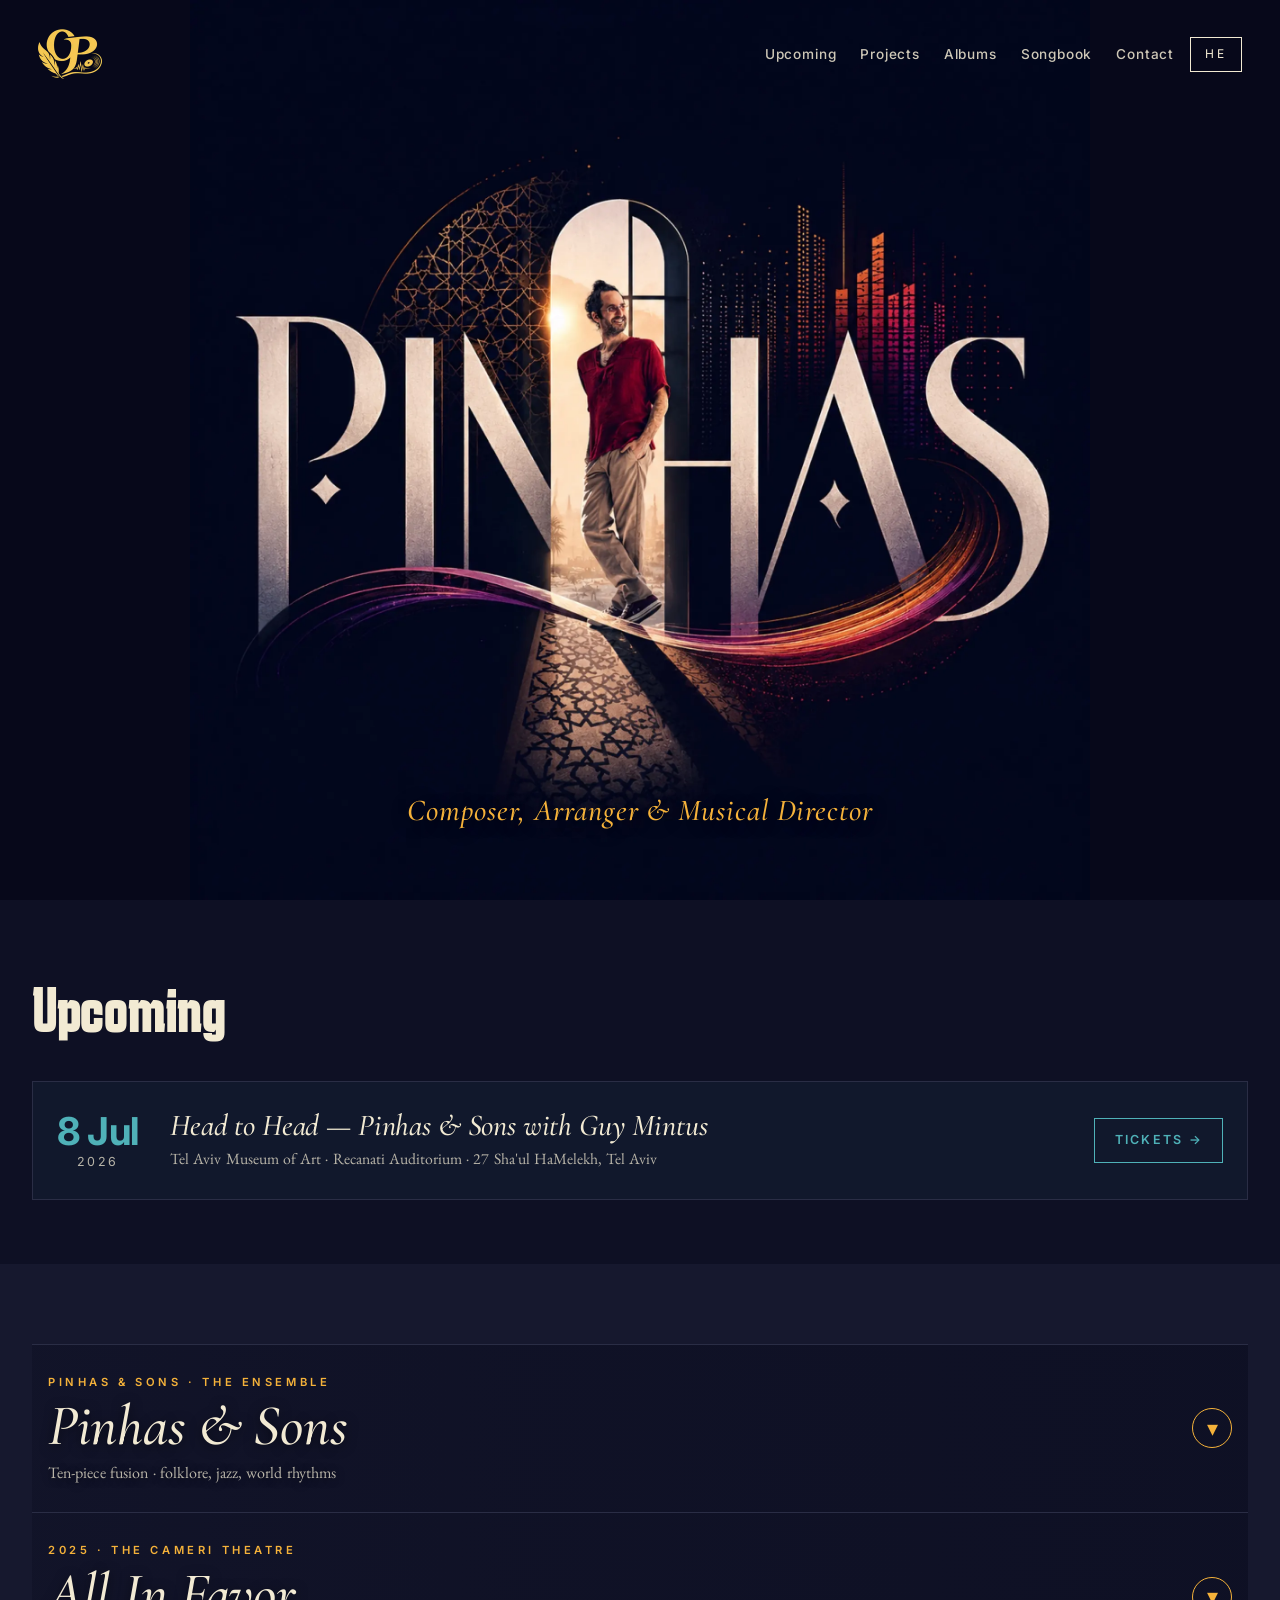
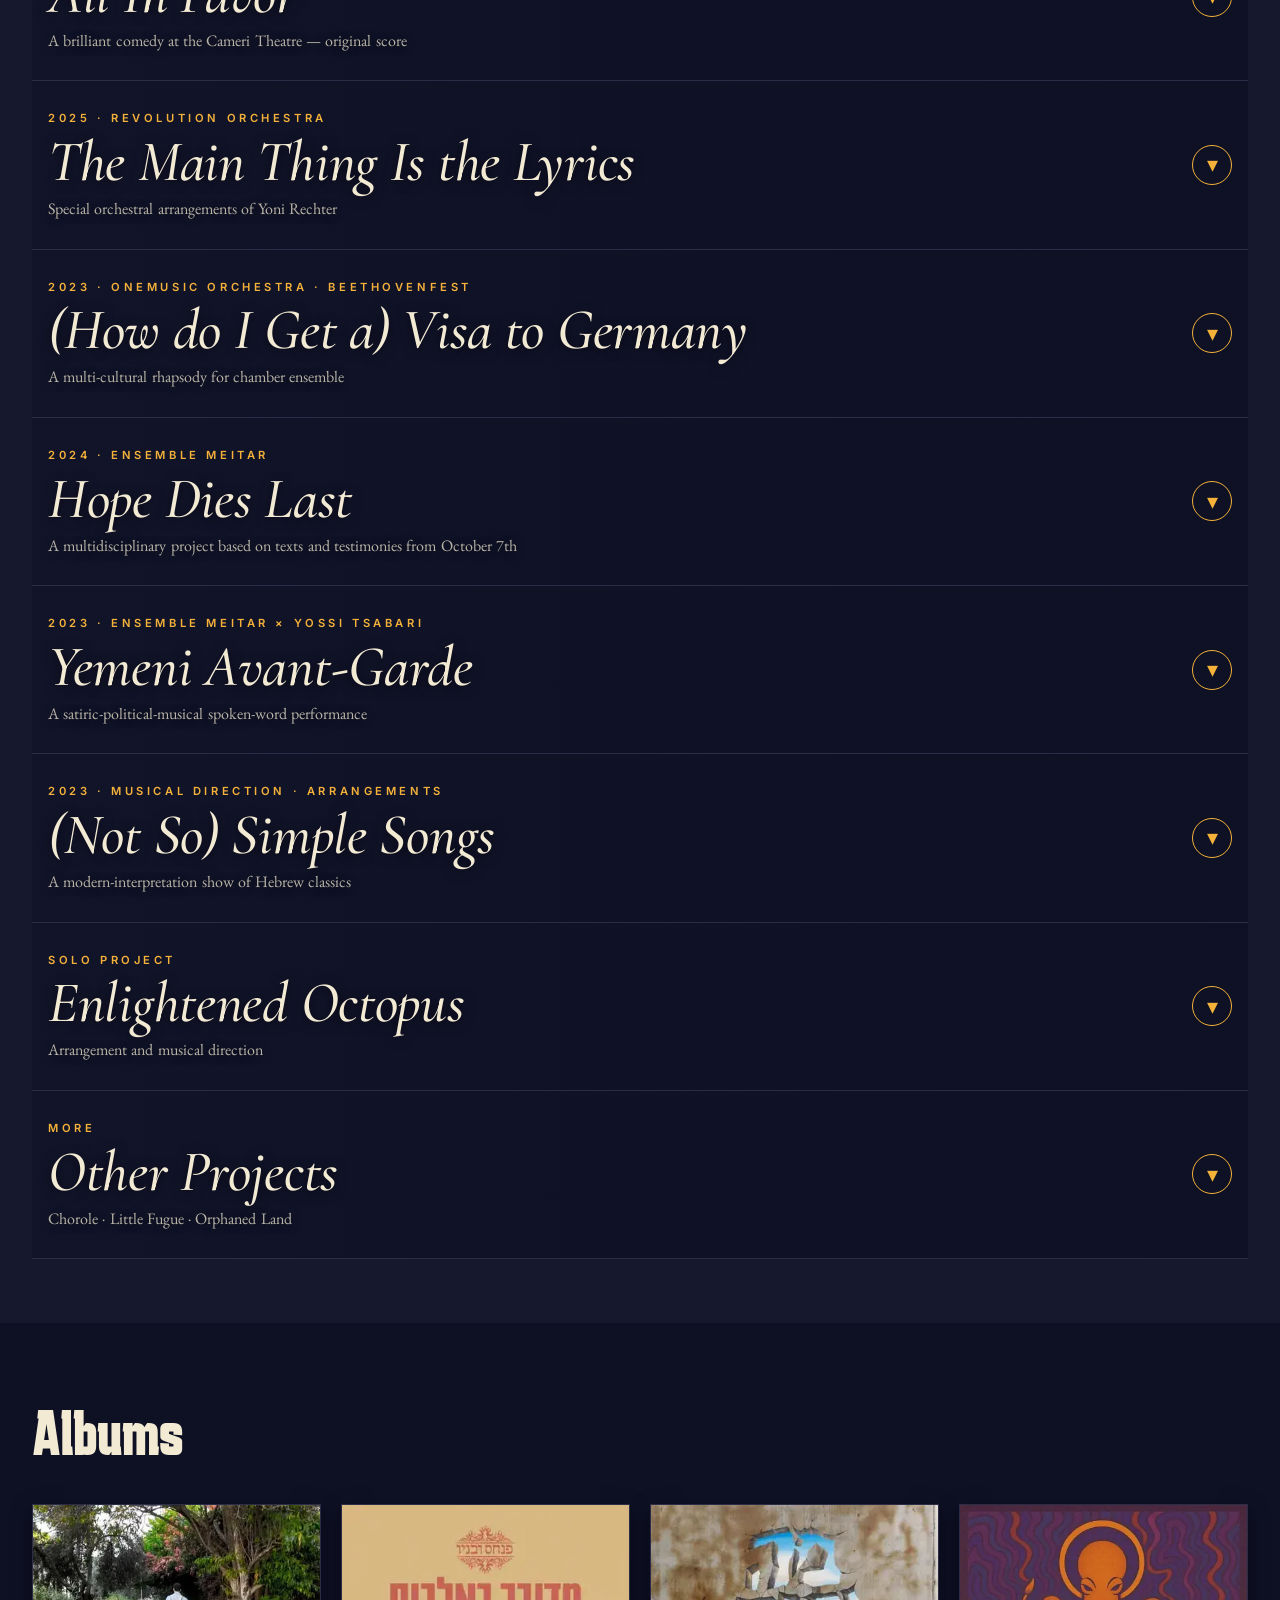
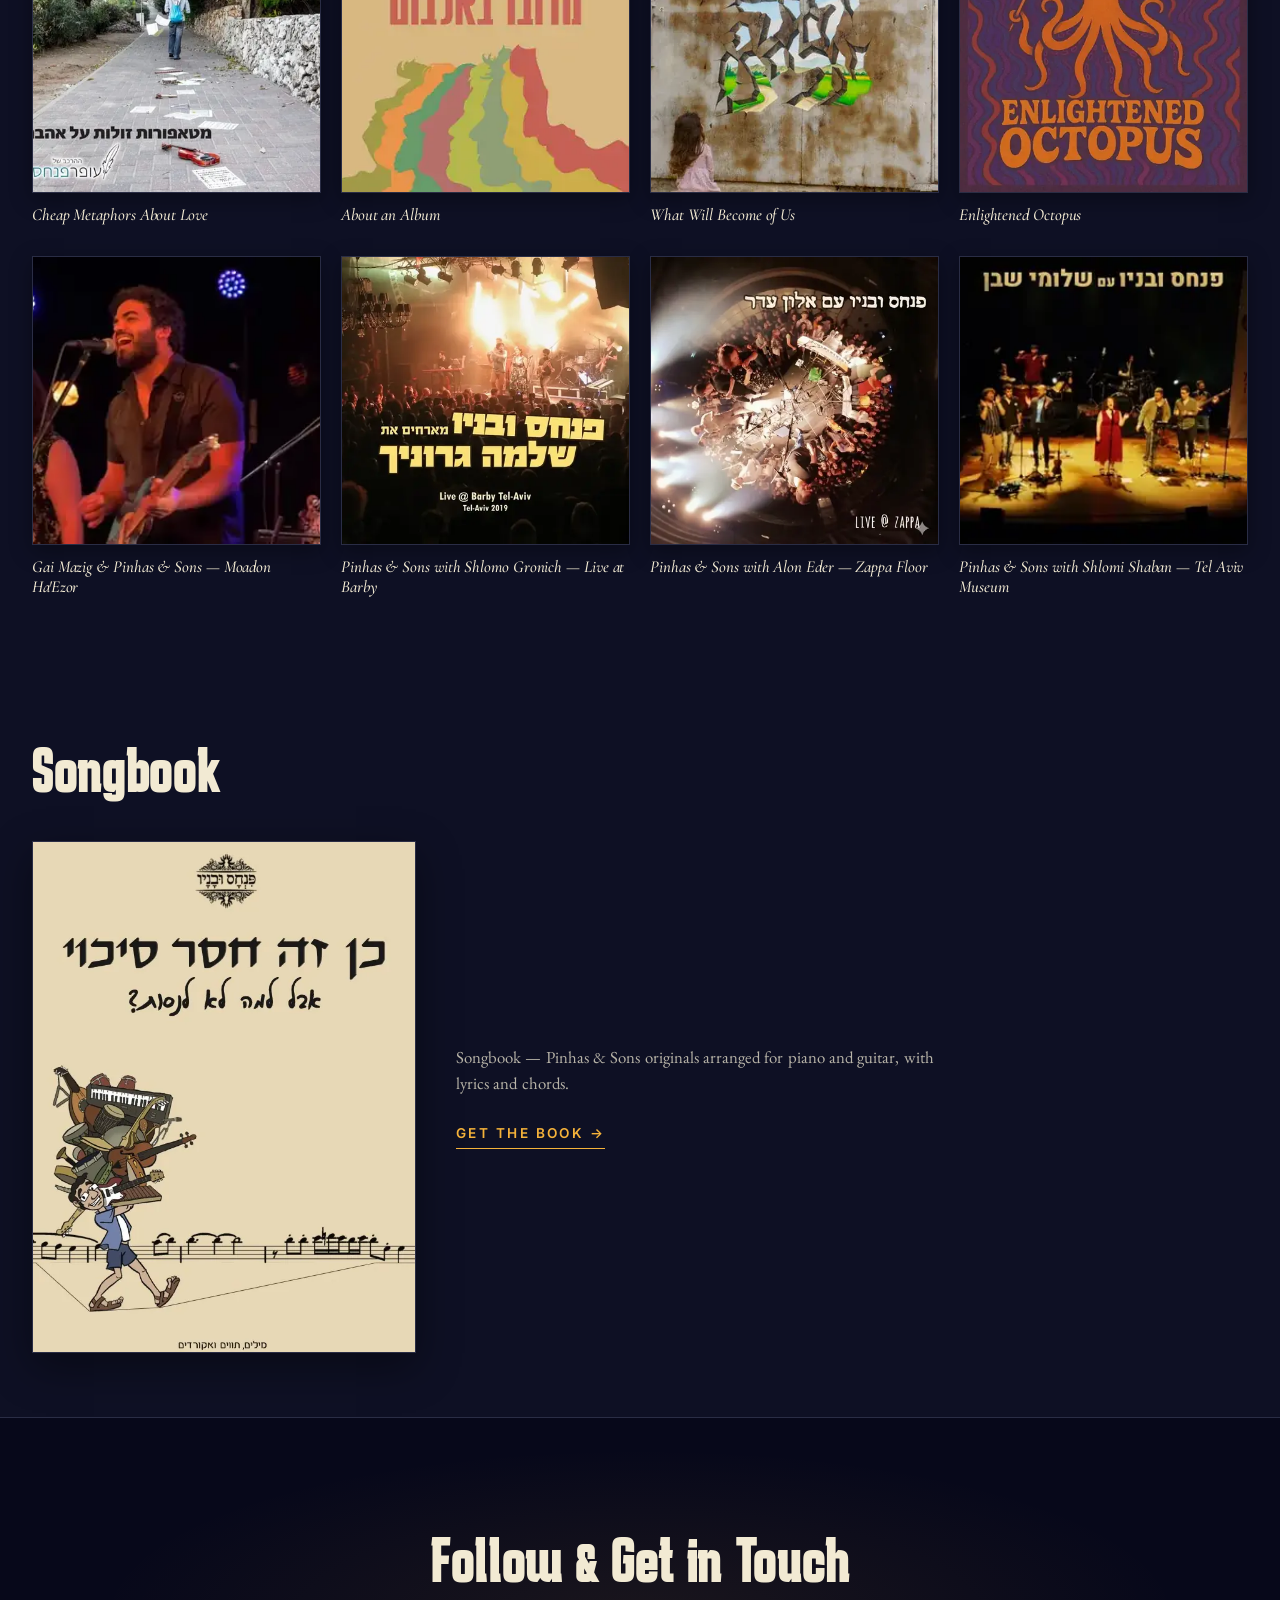
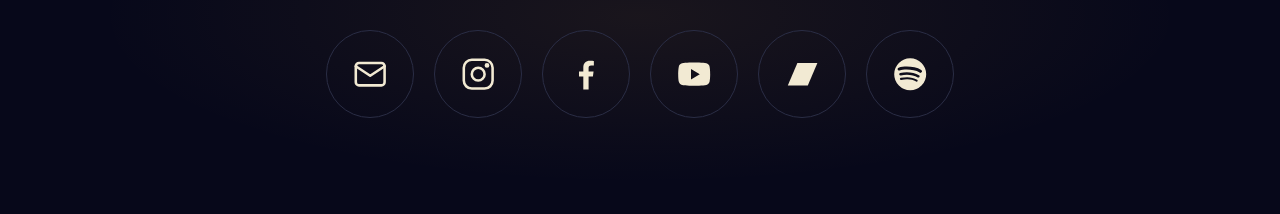
==== commit 00180570: "feat(design-expandable): concertina project list — 9 sections, native details Replace #band + #featu" ====
--- a/en/index.html
+++ b/en/index.html
@@ -84,7 +84,7 @@
 </head>
 <body>
 
-<a class="skip-link" href="#band">Skip to content</a>
+<a class="skip-link" href="#works">Skip to content</a>
 
 <header class="site-header">
   <a href="/en/" class="brand" aria-label="Ofer Pinhas — home">
@@ -95,8 +95,7 @@
   </a>
   <nav class="site-nav" aria-label="Site navigation">
     <a href="#upcoming">Upcoming</a>
-    <a href="#band">Pinhas &amp; Sons</a>
-    <a href="#featured">Projects</a>
+    <a href="#works">Projects</a>
     <a href="#discography">Albums</a>
     <a href="#songbook">Songbook</a>
     <a href="#contact">Contact</a>
@@ -131,160 +130,211 @@
   </div>
 </section>
 
-<section id="band" class="works-section">
+<section id="works" class="works-section">
   <div class="section-inner">
-    <header class="section-header">
-      <h2 class="section-title"><a href="https://pinhasons.com/" class="title-link" target="_blank" rel="noopener">Pinhas &amp; Sons</a></h2>
-      <a href="https://pinhasons.com/" class="section-cta" target="_blank" rel="noopener">Visit the ensemble site →</a>
-    </header>
-
-    <div class="featured-grid">
-
-      <button type="button" class="feature-card media-trigger" data-vid="5VMmquTxUQ4" data-title="I Have Sympathy — with Shlomo Gronich" style="background-image:url('https://img.youtube.com/vi/5VMmquTxUQ4/hqdefault.jpg')">
-        <span class="play-cue" aria-hidden="true"><svg viewBox="0 0 24 24" width="24" height="24" aria-hidden="true" fill="currentColor"><path d="M8 5v14l11-7z"/></svg></span>
-        <span class="feature-overlay">
-          <span class="feature-tag">with Shlomo Gronich</span>
-          <span class="feature-title italic-en">I Have Sympathy</span>
-        </span>
-      </button>
-
-      <button type="button" class="feature-card media-trigger" data-vid="dwMsmlJXAQA" data-title="Falling Tree" style="background-image:url('https://img.youtube.com/vi/dwMsmlJXAQA/hqdefault.jpg')">
-        <span class="play-cue" aria-hidden="true"><svg viewBox="0 0 24 24" width="24" height="24" aria-hidden="true" fill="currentColor"><path d="M8 5v14l11-7z"/></svg></span>
-        <span class="feature-overlay">
-          <span class="feature-title italic-en">Falling Tree</span>
-        </span>
-      </button>
-
-      <button type="button" class="feature-card media-trigger" data-vid="vYaOk2HPlOA" data-title="Pashut" style="background-image:url('https://img.youtube.com/vi/vYaOk2HPlOA/hqdefault.jpg')">
-        <span class="play-cue" aria-hidden="true"><svg viewBox="0 0 24 24" width="24" height="24" aria-hidden="true" fill="currentColor"><path d="M8 5v14l11-7z"/></svg></span>
-        <span class="feature-overlay">
-          <span class="feature-title italic-en">Pashut</span>
-        </span>
-      </button>
-
-      <button type="button" class="feature-card media-trigger" data-vid="FDqEFSo7Oyo" data-title="Yes It's Hopeless — with Gai Mazig" style="background-image:url('https://img.youtube.com/vi/FDqEFSo7Oyo/hqdefault.jpg')">
-        <span class="play-cue" aria-hidden="true"><svg viewBox="0 0 24 24" width="24" height="24" aria-hidden="true" fill="currentColor"><path d="M8 5v14l11-7z"/></svg></span>
-        <span class="feature-overlay">
-          <span class="feature-tag">with Gai Mazig</span>
-          <span class="feature-title italic-en">Yes It's Hopeless</span>
-        </span>
-      </button>
-
-      <button type="button" class="feature-card media-trigger" data-vid="8IHO_f7Qg9U" data-title="30 Places to Visit Before You Die" style="background-image:url('https://img.youtube.com/vi/8IHO_f7Qg9U/hqdefault.jpg')">
-        <span class="play-cue" aria-hidden="true"><svg viewBox="0 0 24 24" width="24" height="24" aria-hidden="true" fill="currentColor"><path d="M8 5v14l11-7z"/></svg></span>
-        <span class="feature-overlay">
-          <span class="feature-title italic-en">30 Places to Visit Before You Die</span>
-        </span>
-      </button>
-
-      <button type="button" class="feature-card media-trigger" data-vid="DzyQ-D3aumM" data-title="What Will Become of Us" style="background-image:url('https://img.youtube.com/vi/DzyQ-D3aumM/hqdefault.jpg')">
-        <span class="play-cue" aria-hidden="true"><svg viewBox="0 0 24 24" width="24" height="24" aria-hidden="true" fill="currentColor"><path d="M8 5v14l11-7z"/></svg></span>
-        <span class="feature-overlay">
-          <span class="feature-title italic-en">What Will Become of Us</span>
-        </span>
-      </button>
-
-    </div>
-  </div>
-</section>
-
-<section id="featured" class="works-section">
-  <div class="section-inner">
-    <header class="section-header">
-      <h2 class="section-title">Beyond the Band</h2>
-    </header>
-
-    <div class="featured-grid">
-
-      <button type="button" class="feature-card span-wide media-trigger" data-vid="oE0PiF970mY" data-title="All In Favor — trailer" style="background-image:url('https://img.youtube.com/vi/oE0PiF970mY/hqdefault.jpg')">
-        <span class="play-cue" aria-hidden="true"><svg viewBox="0 0 24 24" width="24" height="24" aria-hidden="true" fill="currentColor"><path d="M8 5v14l11-7z"/></svg></span>
-        <span class="feature-overlay">
-          <span class="feature-tag">The Cameri Theatre</span>
-          <span class="feature-title italic-en">All In Favor</span>
-          <span class="feature-note">A brilliant comedy at the Cameri Theatre, Tel Aviv — original score</span>
-        </span>
-      </button>
-
-      <button type="button" class="feature-card media-trigger" data-vid="hSfi9_FQAlI" data-title="The Main Thing Is the Lyrics — Revolution Orchestra" style="background-image:url('https://img.youtube.com/vi/hSfi9_FQAlI/hqdefault.jpg')">
-        <span class="play-cue" aria-hidden="true"><svg viewBox="0 0 24 24" width="24" height="24" aria-hidden="true" fill="currentColor"><path d="M8 5v14l11-7z"/></svg></span>
-        <span class="feature-overlay">
-          <span class="feature-tag">Revolution Orchestra</span>
-          <span class="feature-title italic-en">The Main Thing Is the Lyrics</span>
-          <span class="feature-note">Special orchestral arrangements of Yoni Rechter</span>
-        </span>
-      </button>
-
-      <button type="button" class="feature-card media-trigger" data-vid="jJCnd9ooUhY" data-title="Hope Dies Last" style="background-image:url('https://img.youtube.com/vi/jJCnd9ooUhY/hqdefault.jpg')">
-        <span class="play-cue" aria-hidden="true"><svg viewBox="0 0 24 24" width="24" height="24" aria-hidden="true" fill="currentColor"><path d="M8 5v14l11-7z"/></svg></span>
-        <span class="feature-overlay">
-          <span class="feature-tag">Ensemble Meitar</span>
-          <span class="feature-title italic-en">Hope Dies Last</span>
-          <span class="feature-note">A multidisciplinary project based on texts and testimonies from October 7th</span>
-        </span>
-      </button>
-
-      <button type="button" class="feature-card media-trigger" data-vid="mZWnXQC3HQU" data-title="(How do I Get a) Visa to Germany — Live at Beethovenfest" style="background-image:url('https://img.youtube.com/vi/mZWnXQC3HQU/hqdefault.jpg')">
-        <span class="play-cue" aria-hidden="true"><svg viewBox="0 0 24 24" width="24" height="24" aria-hidden="true" fill="currentColor"><path d="M8 5v14l11-7z"/></svg></span>
-        <span class="feature-overlay">
-          <span class="feature-tag">oneMusic Orchestra · Beethovenfest</span>
-          <span class="feature-title italic-en">(How do I Get a) Visa to Germany</span>
-          <span class="feature-note">A multi-cultural rhapsody for chamber ensemble</span>
-        </span>
-      </button>
-
-      <button type="button" class="feature-card media-trigger" data-vid="vP4q-8lNHV0" data-title="Yemeni Avant-Garde" style="background-image:url('https://img.youtube.com/vi/vP4q-8lNHV0/hqdefault.jpg')">
-        <span class="play-cue" aria-hidden="true"><svg viewBox="0 0 24 24" width="24" height="24" aria-hidden="true" fill="currentColor"><path d="M8 5v14l11-7z"/></svg></span>
-        <span class="feature-overlay">
-          <span class="feature-tag">Ensemble Meitar × Yossi Tsabari</span>
-          <span class="feature-title italic-en">Yemeni Avant-Garde</span>
-          <span class="feature-note">A satiric-political-musical spoken-word performance</span>
-        </span>
-      </button>
-
-      <button type="button" class="feature-card media-trigger" data-vid="PNPaJv0tdYc" data-title="(Not So) Simple Songs" style="background-image:url('https://img.youtube.com/vi/PNPaJv0tdYc/hqdefault.jpg')">
-        <span class="play-cue" aria-hidden="true"><svg viewBox="0 0 24 24" width="24" height="24" aria-hidden="true" fill="currentColor"><path d="M8 5v14l11-7z"/></svg></span>
-        <span class="feature-overlay">
-          <span class="feature-tag">Musical direction · arrangements</span>
-          <span class="feature-title italic-en">(Not So) Simple Songs</span>
-          <span class="feature-note">A modern-interpretation show of Hebrew classics</span>
-        </span>
-      </button>
-
-      <button type="button" class="feature-card media-trigger" data-vid="g2-t9Asedho" data-title="Enlightened Octopus" style="background-image:url('https://img.youtube.com/vi/g2-t9Asedho/hqdefault.jpg')">
-        <span class="play-cue" aria-hidden="true"><svg viewBox="0 0 24 24" width="24" height="24" aria-hidden="true" fill="currentColor"><path d="M8 5v14l11-7z"/></svg></span>
-        <span class="feature-overlay">
-          <span class="feature-title italic-en">Enlightened Octopus</span>
-          <span class="feature-note">Arrangement and musical direction</span>
-        </span>
-      </button>
-
-      <button type="button" class="feature-card media-trigger" data-vid="4Lkk3fcu4uY" data-title="Chorole" style="background-image:url('https://img.youtube.com/vi/4Lkk3fcu4uY/hqdefault.jpg')">
-        <span class="play-cue" aria-hidden="true"><svg viewBox="0 0 24 24" width="24" height="24" aria-hidden="true" fill="currentColor"><path d="M8 5v14l11-7z"/></svg></span>
-        <span class="feature-overlay">
-          <span class="feature-title italic-en">Chorole</span>
-          <span class="feature-note">A Brazilian tribute to Mozart</span>
-        </span>
-      </button>
-
-      <button type="button" class="feature-card media-trigger" data-vid="TAqMgQp6LPs" data-title="Little Fugue — Roi Levas" style="background-image:url('https://img.youtube.com/vi/TAqMgQp6LPs/hqdefault.jpg')">
-        <span class="play-cue" aria-hidden="true"><svg viewBox="0 0 24 24" width="24" height="24" aria-hidden="true" fill="currentColor"><path d="M8 5v14l11-7z"/></svg></span>
-        <span class="feature-overlay">
-          <span class="feature-tag">Roi Levas</span>
-          <span class="feature-title italic-en">Little Fugue</span>
-          <span class="feature-note">Arrangement and co-production</span>
-        </span>
-      </button>
-
-      <button type="button" class="feature-card media-trigger" data-vid="_PP_2U4opSM" data-title="Orphaned Land at Heichal HaTarbut" style="background-image:url('https://img.youtube.com/vi/_PP_2U4opSM/hqdefault.jpg')">
-        <span class="play-cue" aria-hidden="true"><svg viewBox="0 0 24 24" width="24" height="24" aria-hidden="true" fill="currentColor"><path d="M8 5v14l11-7z"/></svg></span>
-        <span class="feature-overlay">
-          <span class="feature-tag">Orphaned Land · Heichal HaTarbut</span>
-          <span class="feature-title italic-en">Orphaned Land at Heichal HaTarbut</span>
-          <span class="feature-note">Orchestra and choir arrangements — special concert at Heichal HaTarbut</span>
-        </span>
-      </button>
-
-    </div>
+    <ol class="project-list">
+
+      <li class="project">
+        <details>
+          <summary>
+            <span class="project-meta">Pinhas &amp; Sons · the ensemble</span>
+            <span class="project-title italic-en">Pinhas &amp; Sons</span>
+            <span class="project-tagline">Ten-piece fusion · folklore, jazz, world rhythms</span>
+            <span class="project-arrow" aria-hidden="true">▾</span>
+          </summary>
+          <div class="project-body">
+            <a class="project-cta" href="https://pinhasons.com/" target="_blank" rel="noopener">Visit the ensemble site →</a>
+            <div class="featured-grid">
+              <button type="button" class="feature-card media-trigger" data-vid="5VMmquTxUQ4" data-title="I Have Sympathy — with Shlomo Gronich" style="background-image:url('https://img.youtube.com/vi/5VMmquTxUQ4/hqdefault.jpg')">
+                <span class="play-cue" aria-hidden="true"><svg viewBox="0 0 24 24" width="24" height="24" aria-hidden="true" fill="currentColor"><path d="M8 5v14l11-7z"/></svg></span>
+                <span class="feature-overlay"><span class="feature-tag">with Shlomo Gronich</span><span class="feature-title italic-en">I Have Sympathy</span></span>
+              </button>
+              <button type="button" class="feature-card media-trigger" data-vid="dwMsmlJXAQA" data-title="Falling Tree" style="background-image:url('https://img.youtube.com/vi/dwMsmlJXAQA/hqdefault.jpg')">
+                <span class="play-cue" aria-hidden="true"><svg viewBox="0 0 24 24" width="24" height="24" aria-hidden="true" fill="currentColor"><path d="M8 5v14l11-7z"/></svg></span>
+                <span class="feature-overlay"><span class="feature-title italic-en">Falling Tree</span></span>
+              </button>
+              <button type="button" class="feature-card media-trigger" data-vid="vYaOk2HPlOA" data-title="Pashut" style="background-image:url('https://img.youtube.com/vi/vYaOk2HPlOA/hqdefault.jpg')">
+                <span class="play-cue" aria-hidden="true"><svg viewBox="0 0 24 24" width="24" height="24" aria-hidden="true" fill="currentColor"><path d="M8 5v14l11-7z"/></svg></span>
+                <span class="feature-overlay"><span class="feature-title italic-en">Pashut</span></span>
+              </button>
+              <button type="button" class="feature-card media-trigger" data-vid="FDqEFSo7Oyo" data-title="Yes It's Hopeless — with Gai Mazig" style="background-image:url('https://img.youtube.com/vi/FDqEFSo7Oyo/hqdefault.jpg')">
+                <span class="play-cue" aria-hidden="true"><svg viewBox="0 0 24 24" width="24" height="24" aria-hidden="true" fill="currentColor"><path d="M8 5v14l11-7z"/></svg></span>
+                <span class="feature-overlay"><span class="feature-tag">with Gai Mazig</span><span class="feature-title italic-en">Yes It's Hopeless</span></span>
+              </button>
+              <button type="button" class="feature-card media-trigger" data-vid="8IHO_f7Qg9U" data-title="30 Places to Visit Before You Die" style="background-image:url('https://img.youtube.com/vi/8IHO_f7Qg9U/hqdefault.jpg')">
+                <span class="play-cue" aria-hidden="true"><svg viewBox="0 0 24 24" width="24" height="24" aria-hidden="true" fill="currentColor"><path d="M8 5v14l11-7z"/></svg></span>
+                <span class="feature-overlay"><span class="feature-title italic-en">30 Places to Visit Before You Die</span></span>
+              </button>
+              <button type="button" class="feature-card media-trigger" data-vid="DzyQ-D3aumM" data-title="What Will Become of Us" style="background-image:url('https://img.youtube.com/vi/DzyQ-D3aumM/hqdefault.jpg')">
+                <span class="play-cue" aria-hidden="true"><svg viewBox="0 0 24 24" width="24" height="24" aria-hidden="true" fill="currentColor"><path d="M8 5v14l11-7z"/></svg></span>
+                <span class="feature-overlay"><span class="feature-title italic-en">What Will Become of Us</span></span>
+              </button>
+            </div>
+          </div>
+        </details>
+      </li>
+
+      <li class="project">
+        <details>
+          <summary style="background-image:url('https://img.youtube.com/vi/oE0PiF970mY/hqdefault.jpg')">
+            <span class="project-meta">2025 · The Cameri Theatre</span>
+            <span class="project-title italic-en">All In Favor</span>
+            <span class="project-tagline">A brilliant comedy at the Cameri Theatre — original score</span>
+            <span class="project-arrow" aria-hidden="true">▾</span>
+          </summary>
+          <div class="project-body">
+            <div class="featured-grid">
+              <button type="button" class="feature-card media-trigger" data-vid="oE0PiF970mY" data-title="All In Favor — trailer" style="background-image:url('https://img.youtube.com/vi/oE0PiF970mY/hqdefault.jpg')">
+                <span class="play-cue" aria-hidden="true"><svg viewBox="0 0 24 24" width="24" height="24" aria-hidden="true" fill="currentColor"><path d="M8 5v14l11-7z"/></svg></span>
+                <span class="feature-overlay"><span class="feature-tag">trailer</span><span class="feature-title italic-en">All In Favor</span></span>
+              </button>
+            </div>
+          </div>
+        </details>
+      </li>
+
+      <li class="project">
+        <details>
+          <summary style="background-image:url('https://img.youtube.com/vi/hSfi9_FQAlI/hqdefault.jpg')">
+            <span class="project-meta">2025 · Revolution Orchestra</span>
+            <span class="project-title italic-en">The Main Thing Is the Lyrics</span>
+            <span class="project-tagline">Special orchestral arrangements of Yoni Rechter</span>
+            <span class="project-arrow" aria-hidden="true">▾</span>
+          </summary>
+          <div class="project-body">
+            <div class="featured-grid">
+              <button type="button" class="feature-card media-trigger" data-vid="hSfi9_FQAlI" data-title="The Main Thing Is the Lyrics — Revolution Orchestra" style="background-image:url('https://img.youtube.com/vi/hSfi9_FQAlI/hqdefault.jpg')">
+                <span class="play-cue" aria-hidden="true"><svg viewBox="0 0 24 24" width="24" height="24" aria-hidden="true" fill="currentColor"><path d="M8 5v14l11-7z"/></svg></span>
+                <span class="feature-overlay"><span class="feature-title italic-en">The Main Thing Is the Lyrics</span></span>
+              </button>
+            </div>
+          </div>
+        </details>
+      </li>
+
+      <li class="project">
+        <details>
+          <summary style="background-image:url('https://img.youtube.com/vi/mZWnXQC3HQU/hqdefault.jpg')">
+            <span class="project-meta">2023 · oneMusic Orchestra · Beethovenfest</span>
+            <span class="project-title italic-en">(How do I Get a) Visa to Germany</span>
+            <span class="project-tagline">A multi-cultural rhapsody for chamber ensemble</span>
+            <span class="project-arrow" aria-hidden="true">▾</span>
+          </summary>
+          <div class="project-body">
+            <div class="featured-grid">
+              <button type="button" class="feature-card media-trigger" data-vid="mZWnXQC3HQU" data-title="(How do I Get a) Visa to Germany — Live at Beethovenfest" style="background-image:url('https://img.youtube.com/vi/mZWnXQC3HQU/hqdefault.jpg')">
+                <span class="play-cue" aria-hidden="true"><svg viewBox="0 0 24 24" width="24" height="24" aria-hidden="true" fill="currentColor"><path d="M8 5v14l11-7z"/></svg></span>
+                <span class="feature-overlay"><span class="feature-tag">Live at Beethovenfest</span><span class="feature-title italic-en">(How do I Get a) Visa to Germany</span></span>
+              </button>
+            </div>
+          </div>
+        </details>
+      </li>
+
+      <li class="project">
+        <details>
+          <summary style="background-image:url('https://img.youtube.com/vi/jJCnd9ooUhY/hqdefault.jpg')">
+            <span class="project-meta">2024 · Ensemble Meitar</span>
+            <span class="project-title italic-en">Hope Dies Last</span>
+            <span class="project-tagline">A multidisciplinary project based on texts and testimonies from October 7th</span>
+            <span class="project-arrow" aria-hidden="true">▾</span>
+          </summary>
+          <div class="project-body">
+            <div class="featured-grid">
+              <button type="button" class="feature-card media-trigger" data-vid="jJCnd9ooUhY" data-title="Hope Dies Last" style="background-image:url('https://img.youtube.com/vi/jJCnd9ooUhY/hqdefault.jpg')">
+                <span class="play-cue" aria-hidden="true"><svg viewBox="0 0 24 24" width="24" height="24" aria-hidden="true" fill="currentColor"><path d="M8 5v14l11-7z"/></svg></span>
+                <span class="feature-overlay"><span class="feature-title italic-en">Hope Dies Last</span></span>
+              </button>
+            </div>
+          </div>
+        </details>
+      </li>
+
+      <li class="project">
+        <details>
+          <summary style="background-image:url('https://img.youtube.com/vi/vP4q-8lNHV0/hqdefault.jpg')">
+            <span class="project-meta">2023 · Ensemble Meitar × Yossi Tsabari</span>
+            <span class="project-title italic-en">Yemeni Avant-Garde</span>
+            <span class="project-tagline">A satiric-political-musical spoken-word performance</span>
+            <span class="project-arrow" aria-hidden="true">▾</span>
+          </summary>
+          <div class="project-body">
+            <div class="featured-grid">
+              <button type="button" class="feature-card media-trigger" data-vid="vP4q-8lNHV0" data-title="Yemeni Avant-Garde" style="background-image:url('https://img.youtube.com/vi/vP4q-8lNHV0/hqdefault.jpg')">
+                <span class="play-cue" aria-hidden="true"><svg viewBox="0 0 24 24" width="24" height="24" aria-hidden="true" fill="currentColor"><path d="M8 5v14l11-7z"/></svg></span>
+                <span class="feature-overlay"><span class="feature-title italic-en">Yemeni Avant-Garde</span></span>
+              </button>
+            </div>
+          </div>
+        </details>
+      </li>
+
+      <li class="project">
+        <details>
+          <summary style="background-image:url('https://img.youtube.com/vi/PNPaJv0tdYc/hqdefault.jpg')">
+            <span class="project-meta">2023 · Musical direction · arrangements</span>
+            <span class="project-title italic-en">(Not So) Simple Songs</span>
+            <span class="project-tagline">A modern-interpretation show of Hebrew classics</span>
+            <span class="project-arrow" aria-hidden="true">▾</span>
+          </summary>
+          <div class="project-body">
+            <div class="featured-grid">
+              <button type="button" class="feature-card media-trigger" data-vid="PNPaJv0tdYc" data-title="(Not So) Simple Songs" style="background-image:url('https://img.youtube.com/vi/PNPaJv0tdYc/hqdefault.jpg')">
+                <span class="play-cue" aria-hidden="true"><svg viewBox="0 0 24 24" width="24" height="24" aria-hidden="true" fill="currentColor"><path d="M8 5v14l11-7z"/></svg></span>
+                <span class="feature-overlay"><span class="feature-title italic-en">(Not So) Simple Songs</span></span>
+              </button>
+            </div>
+          </div>
+        </details>
+      </li>
+
+      <li class="project">
+        <details>
+          <summary style="background-image:url('https://img.youtube.com/vi/g2-t9Asedho/hqdefault.jpg')">
+            <span class="project-meta">Solo project</span>
+            <span class="project-title italic-en">Enlightened Octopus</span>
+            <span class="project-tagline">Arrangement and musical direction</span>
+            <span class="project-arrow" aria-hidden="true">▾</span>
+          </summary>
+          <div class="project-body">
+            <div class="featured-grid">
+              <button type="button" class="feature-card media-trigger" data-vid="g2-t9Asedho" data-title="Enlightened Octopus" style="background-image:url('https://img.youtube.com/vi/g2-t9Asedho/hqdefault.jpg')">
+                <span class="play-cue" aria-hidden="true"><svg viewBox="0 0 24 24" width="24" height="24" aria-hidden="true" fill="currentColor"><path d="M8 5v14l11-7z"/></svg></span>
+                <span class="feature-overlay"><span class="feature-title italic-en">Enlightened Octopus</span></span>
+              </button>
+            </div>
+          </div>
+        </details>
+      </li>
+
+      <li class="project">
+        <details>
+          <summary>
+            <span class="project-meta">More</span>
+            <span class="project-title italic-en">Other Projects</span>
+            <span class="project-tagline">Chorole · Little Fugue · Orphaned Land</span>
+            <span class="project-arrow" aria-hidden="true">▾</span>
+          </summary>
+          <div class="project-body">
+            <div class="featured-grid">
+              <button type="button" class="feature-card media-trigger" data-vid="4Lkk3fcu4uY" data-title="Chorole" style="background-image:url('https://img.youtube.com/vi/4Lkk3fcu4uY/hqdefault.jpg')">
+                <span class="play-cue" aria-hidden="true"><svg viewBox="0 0 24 24" width="24" height="24" aria-hidden="true" fill="currentColor"><path d="M8 5v14l11-7z"/></svg></span>
+                <span class="feature-overlay"><span class="feature-title italic-en">Chorole</span><span class="feature-note">A Brazilian tribute to Mozart</span></span>
+              </button>
+              <button type="button" class="feature-card media-trigger" data-vid="TAqMgQp6LPs" data-title="Little Fugue — Roi Levas" style="background-image:url('https://img.youtube.com/vi/TAqMgQp6LPs/hqdefault.jpg')">
+                <span class="play-cue" aria-hidden="true"><svg viewBox="0 0 24 24" width="24" height="24" aria-hidden="true" fill="currentColor"><path d="M8 5v14l11-7z"/></svg></span>
+                <span class="feature-overlay"><span class="feature-tag">Roi Levas</span><span class="feature-title italic-en">Little Fugue</span><span class="feature-note">Arrangement and co-production</span></span>
+              </button>
+              <button type="button" class="feature-card media-trigger" data-vid="_PP_2U4opSM" data-title="Orphaned Land at Heichal HaTarbut" style="background-image:url('https://img.youtube.com/vi/_PP_2U4opSM/hqdefault.jpg')">
+                <span class="play-cue" aria-hidden="true"><svg viewBox="0 0 24 24" width="24" height="24" aria-hidden="true" fill="currentColor"><path d="M8 5v14l11-7z"/></svg></span>
+                <span class="feature-overlay"><span class="feature-tag">Heichal HaTarbut</span><span class="feature-title italic-en">Orphaned Land</span></span>
+              </button>
+            </div>
+          </div>
+        </details>
+      </li>
+
+    </ol>
   </div>
 </section>
 
@@ -355,7 +405,7 @@
   <div class="section-inner">
     <h2 class="section-title contact-title">Follow &amp; Get in Touch</h2>
     <div class="contact-icons">
-      <a href="mailto:ofer.pinhas@gmail.com" class="contact-icon" aria-label="Email">
+      <a href="mailto:pinhasymphony@gmail.com" class="contact-icon" aria-label="Email">
         <svg viewBox="0 0 24 24" fill="none" stroke="currentColor" stroke-width="1.6" stroke-linecap="round" stroke-linejoin="round" aria-hidden="true"><rect x="3" y="5" width="18" height="14" rx="2"/><path d="m3 7 9 6 9-6"/></svg>
       </a>
       <a href="https://www.instagram.com/ofer_the_pinhas/" class="contact-icon" rel="noopener" aria-label="Instagram">
--- a/assets/site.css
+++ b/assets/site.css
@@ -256,6 +256,146 @@
 }
 #contact { background: var(--bg-soft); border-top: 1px solid var(--rule); }
 
+/* ─── Project list (concertina) ─── */
+.project-list {
+  list-style: none;
+  margin: 0;
+  padding: 0;
+  border-top: 1px solid var(--rule);
+}
+.project { border-bottom: 1px solid var(--rule); }
+.project details > summary {
+  list-style: none;
+  cursor: pointer;
+  display: grid;
+  grid-template-columns: 1fr auto;
+  grid-template-rows: auto auto auto;
+  grid-template-areas:
+    "meta arrow"
+    "title arrow"
+    "tagline arrow";
+  align-items: center;
+  gap: 0.4rem 1.5rem;
+  padding: 1.75rem 1rem;
+  position: relative;
+  background-color: transparent;
+  background-position: center;
+  background-size: cover;
+  background-repeat: no-repeat;
+  transition: background-color .35s ease;
+  overflow: hidden;
+}
+.project details > summary::-webkit-details-marker { display: none; }
+.project details > summary::before {
+  /* Dark veil over poster bg so text legible */
+  content: "";
+  position: absolute;
+  inset: 0;
+  background: linear-gradient(90deg, rgba(14,16,36,0.95) 0%, rgba(14,16,36,0.78) 60%, rgba(14,16,36,0.55) 100%);
+  pointer-events: none;
+  z-index: 0;
+  transition: background .35s ease;
+}
+:dir(ltr) .project details > summary::before {
+  background: linear-gradient(270deg, rgba(14,16,36,0.95) 0%, rgba(14,16,36,0.78) 60%, rgba(14,16,36,0.55) 100%);
+}
+.project details > summary:hover::before {
+  background: linear-gradient(90deg, rgba(14,16,36,0.85) 0%, rgba(14,16,36,0.55) 60%, rgba(14,16,36,0.3) 100%);
+}
+:dir(ltr) .project details > summary:hover::before {
+  background: linear-gradient(270deg, rgba(14,16,36,0.85) 0%, rgba(14,16,36,0.55) 60%, rgba(14,16,36,0.3) 100%);
+}
+.project details > summary > * { position: relative; z-index: 1; }
+
+.project-meta {
+  grid-area: meta;
+  font-family: 'Inter', sans-serif;
+  font-weight: 600;
+  font-size: 0.7rem;
+  letter-spacing: 0.32em;
+  text-transform: uppercase;
+  color: var(--saffron);
+}
+.project-title {
+  grid-area: title;
+  font-family: 'Karantina', serif;
+  font-weight: 700;
+  font-size: clamp(2rem, 5vw, 3.6rem);
+  line-height: 1;
+  color: var(--ink);
+  letter-spacing: -0.005em;
+  text-shadow: 0 2px 12px rgba(0,0,0,0.6);
+}
+:lang(en) .project-title { font-family: 'Cormorant Garamond', 'EB Garamond', serif; font-style: italic; font-weight: 500; }
+.project-tagline {
+  grid-area: tagline;
+  font-family: 'Karantina', 'Frank Ruhl Libre', serif;
+  font-weight: 300;
+  font-size: 1.2rem;
+  line-height: 1.4;
+  color: var(--ink-soft);
+  letter-spacing: 0.04em;
+  word-spacing: 0.08em;
+  text-shadow: 0 1px 8px rgba(0,0,0,0.55);
+}
+:lang(en) .project-tagline {
+  font-family: 'EB Garamond', Georgia, serif;
+  font-weight: 400;
+  letter-spacing: 0;
+  font-size: 1rem;
+}
+.project-arrow {
+  grid-area: arrow;
+  font-family: 'Inter', sans-serif;
+  font-size: 1.4rem;
+  color: var(--saffron);
+  transition: transform .3s cubic-bezier(.2,.7,.2,1);
+  display: inline-flex;
+  align-items: center;
+  justify-content: center;
+  width: 2.5rem;
+  height: 2.5rem;
+  border: 1.5px solid var(--saffron);
+  border-radius: 50%;
+}
+.project details[open] > summary .project-arrow { transform: rotate(180deg); }
+.project details[open] > summary::before {
+  background: linear-gradient(90deg, rgba(14,16,36,0.92) 0%, rgba(14,16,36,0.7) 60%, rgba(14,16,36,0.4) 100%);
+}
+
+.project-body {
+  padding: 1.5rem 1rem 2.5rem;
+  background: var(--bg-soft);
+  border-top: 1px solid var(--rule);
+}
+.project-cta {
+  display: inline-block;
+  font-family: 'Inter', sans-serif;
+  font-weight: 700;
+  font-size: 0.8rem;
+  letter-spacing: 0.18em;
+  text-transform: uppercase;
+  color: var(--bg-deep);
+  background: var(--saffron);
+  padding: 0.7rem 1.3rem;
+  margin-bottom: 1.5rem;
+  border: 2px solid var(--saffron);
+  transition: background .2s ease, color .2s ease;
+}
+.project-cta:hover { background: transparent; color: var(--saffron); }
+.project-body .featured-grid { margin-top: 0; }
+
+/* details animate height (modern browsers); reduced-motion respected */
+@media (prefers-reduced-motion: no-preference) {
+  .project details::details-content {
+    interpolate-size: allow-keywords;
+    block-size: 0;
+    overflow-y: clip;
+    transition: block-size .4s cubic-bezier(.2,.7,.2,1), content-visibility .4s allow-discrete;
+  }
+  .project details[open]::details-content { block-size: auto; }
+}
+
 /* ─── Featured — collage grid ─── */
 .section-header {
   display: flex;
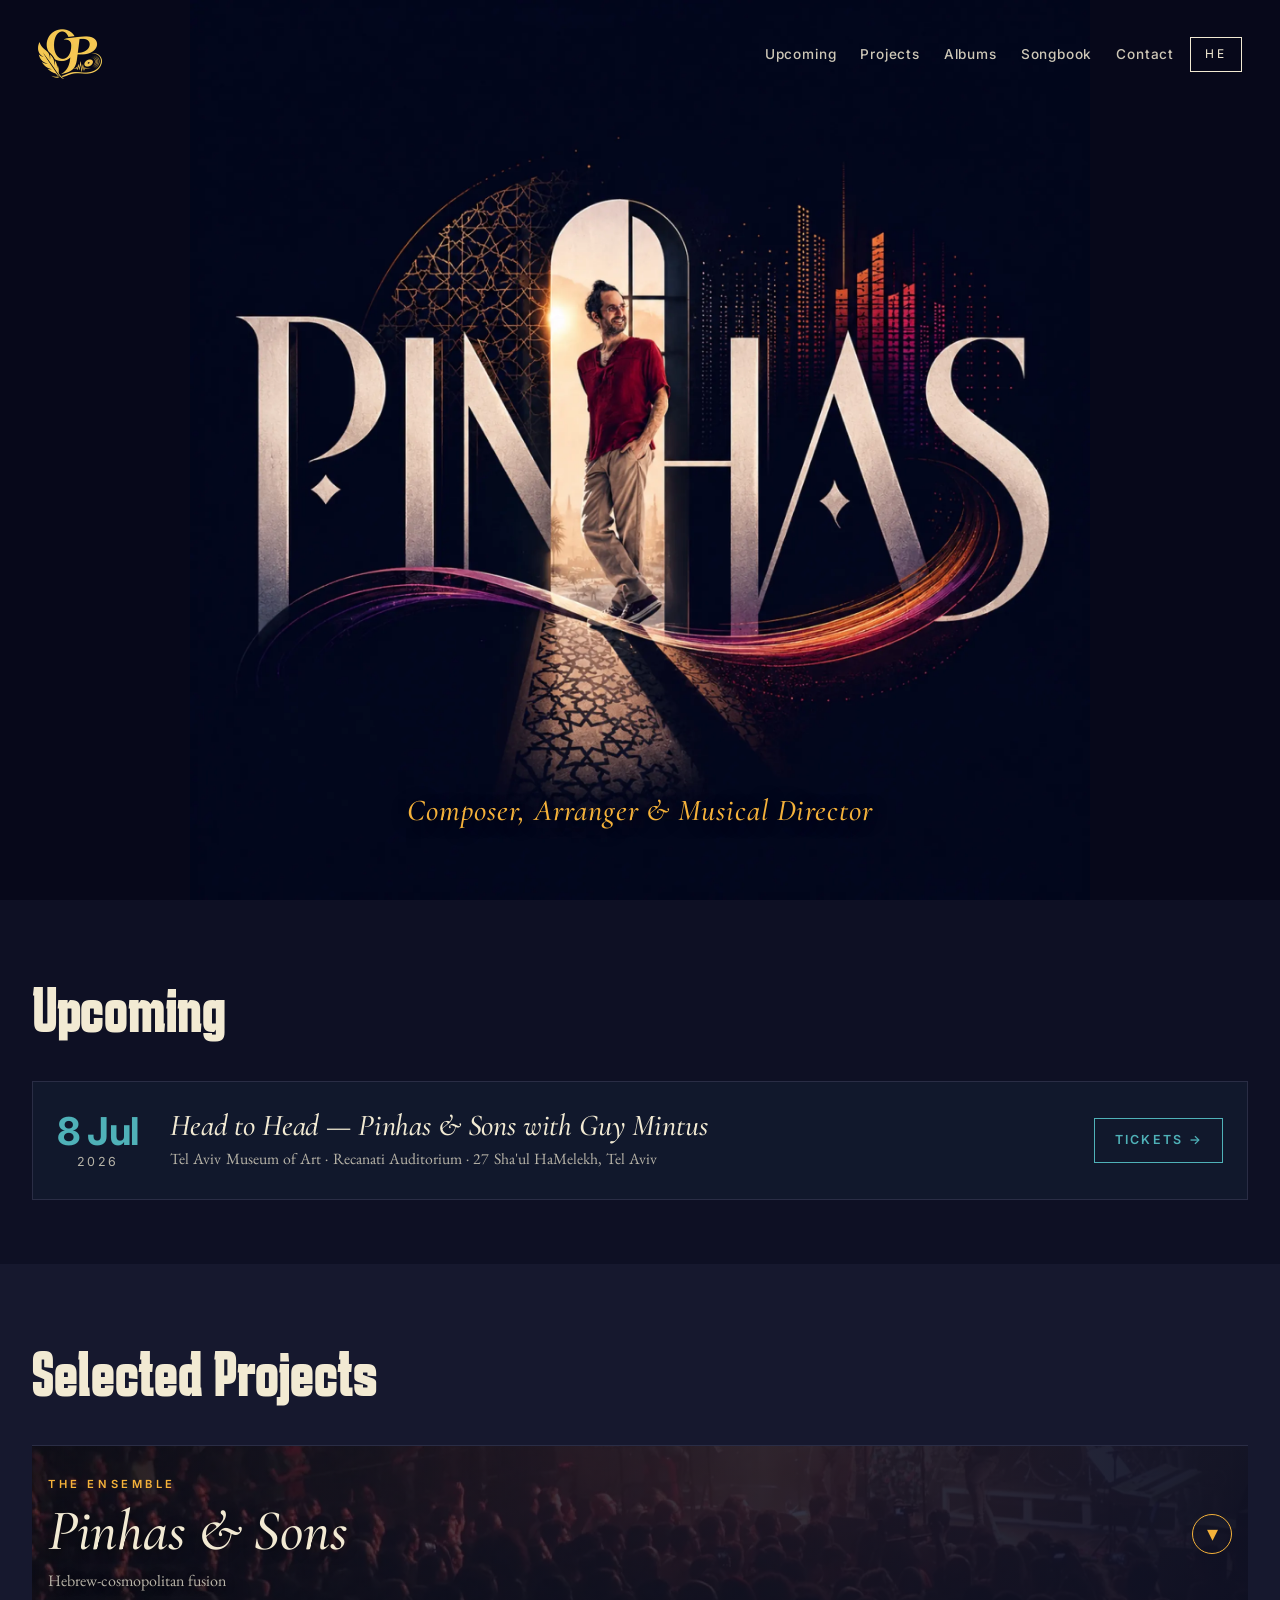
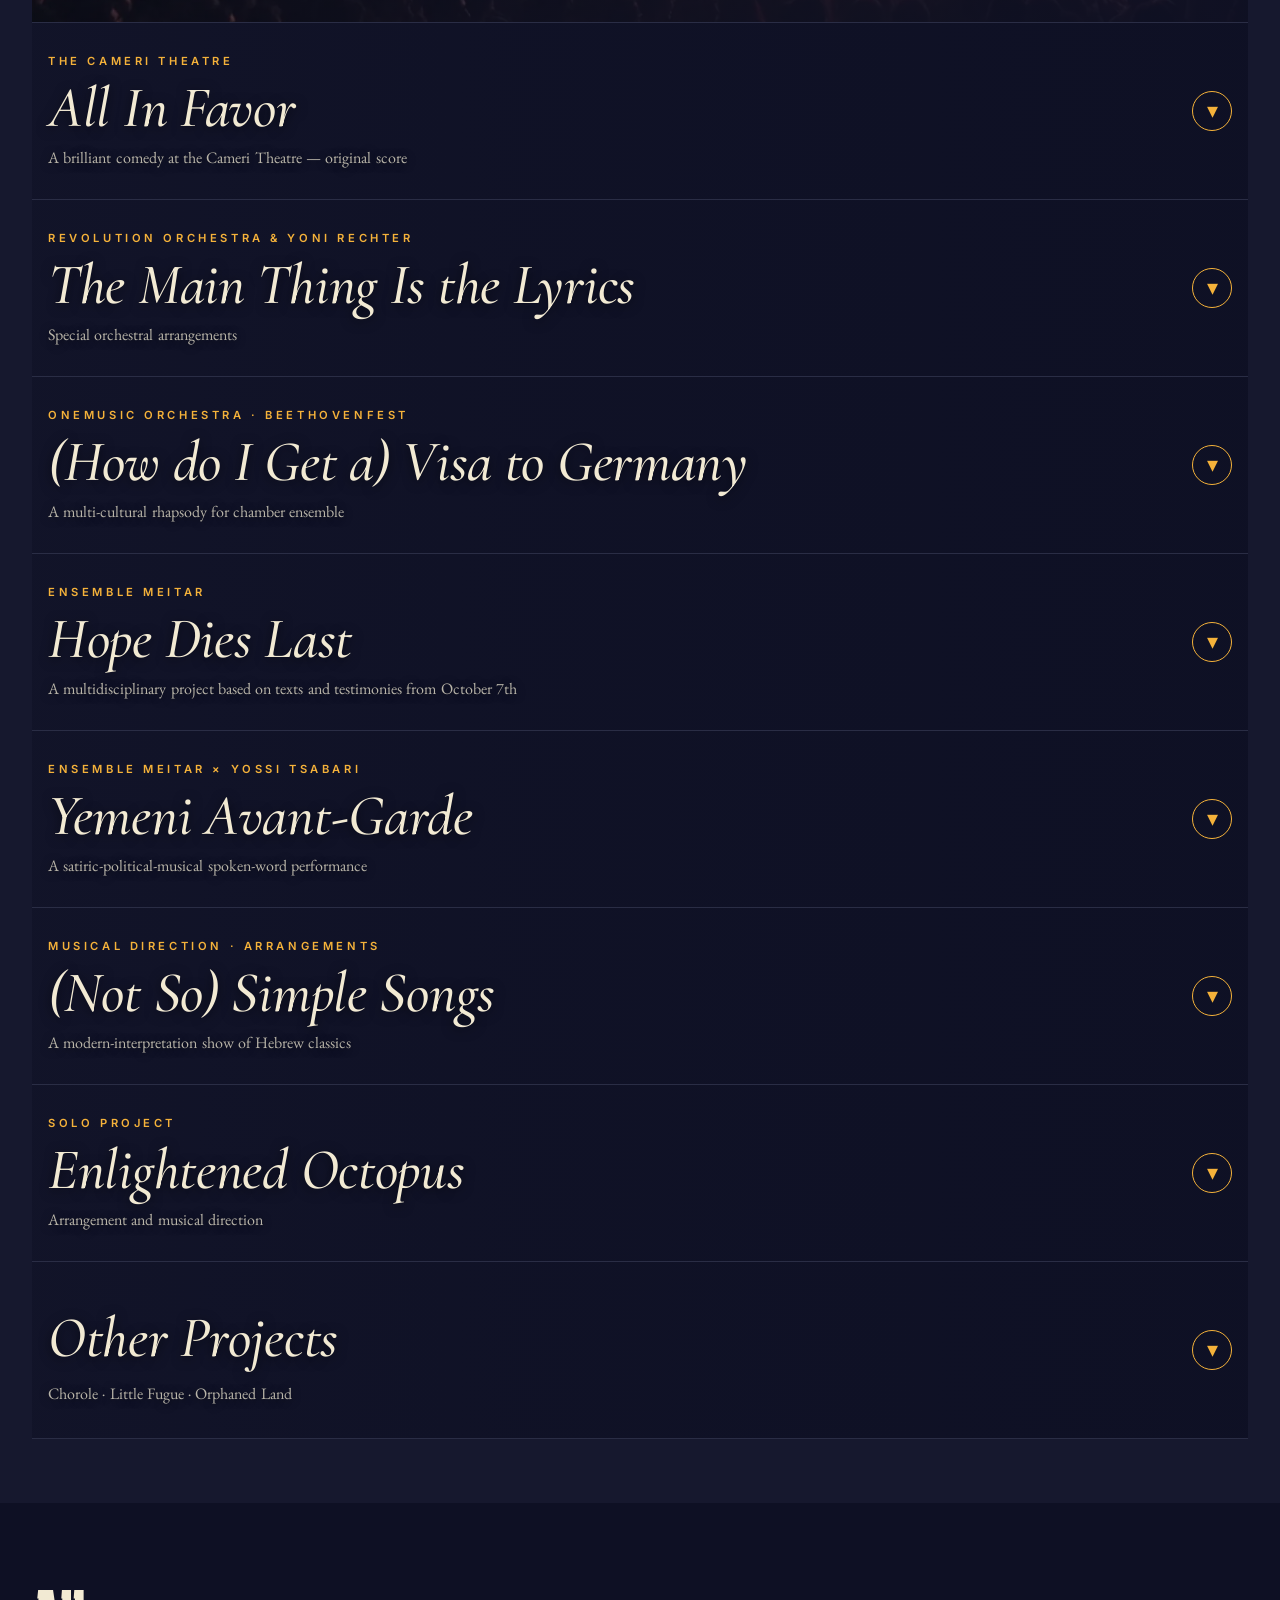
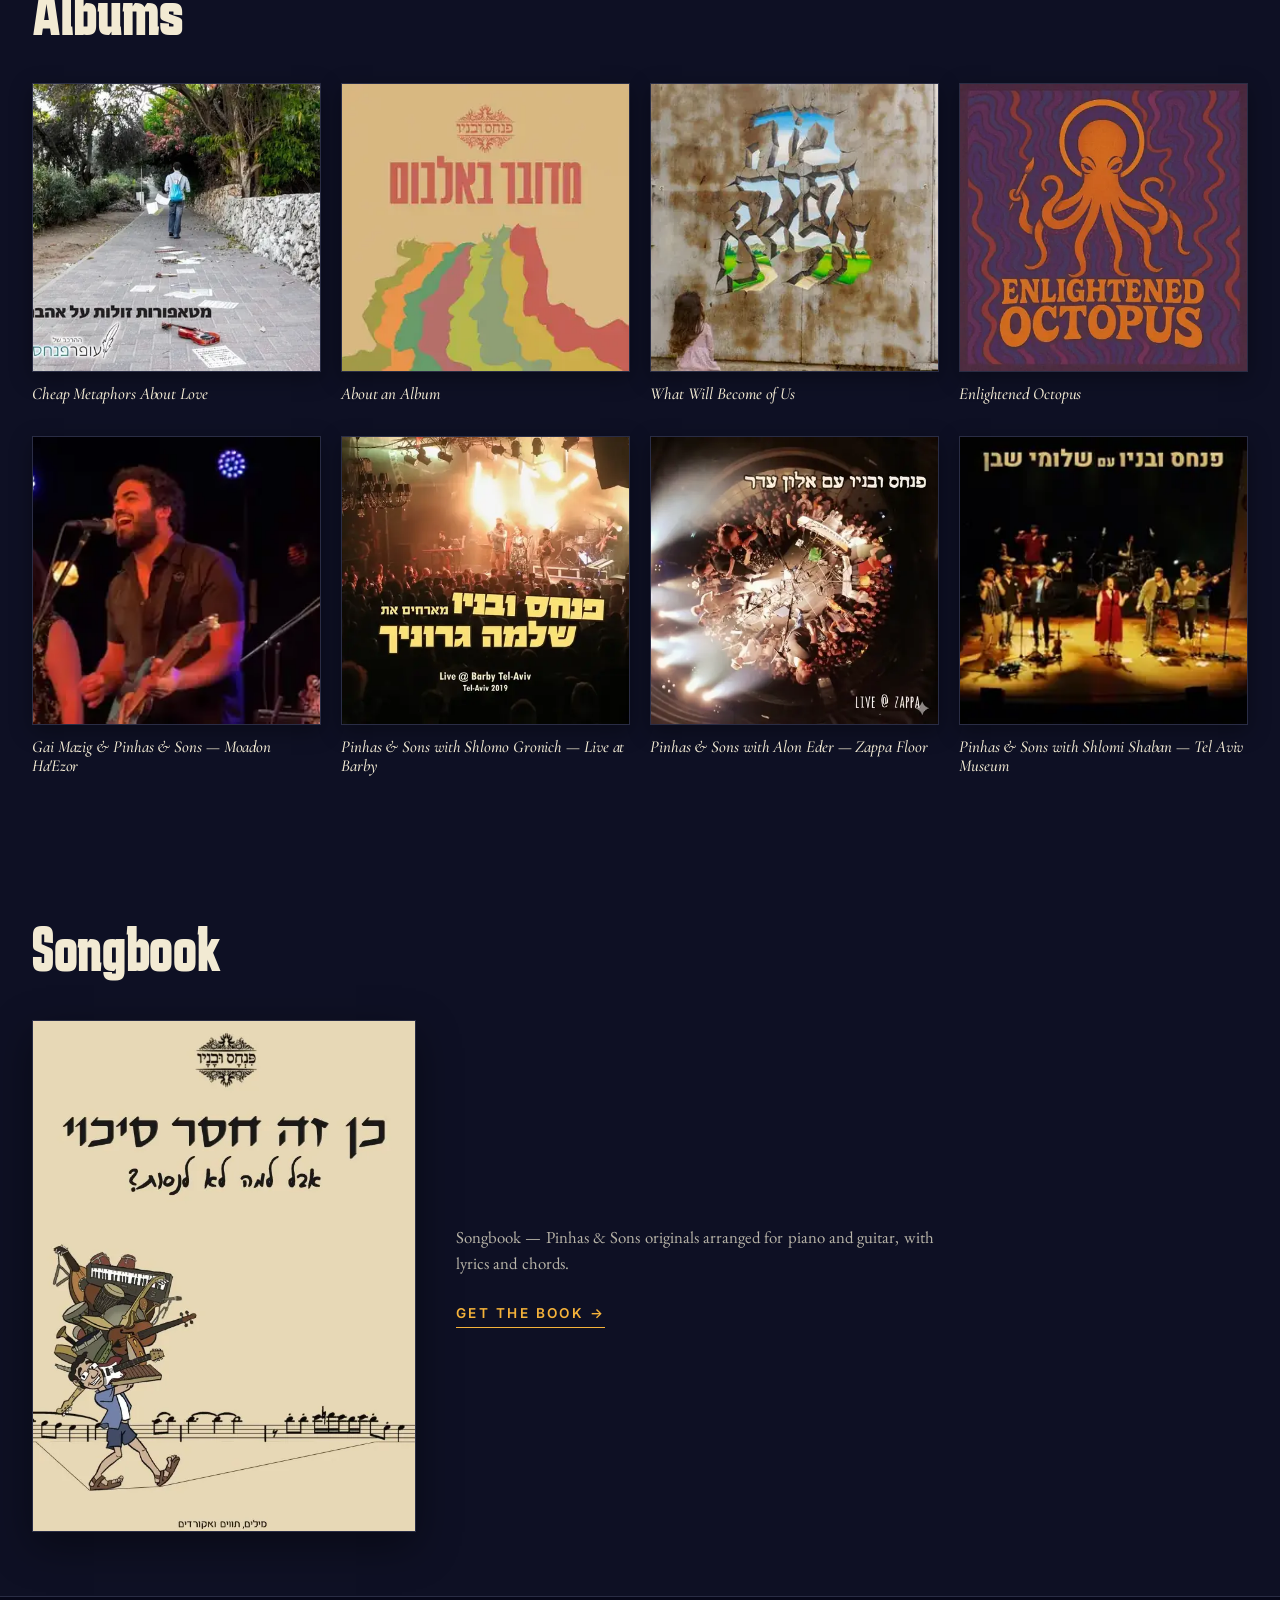
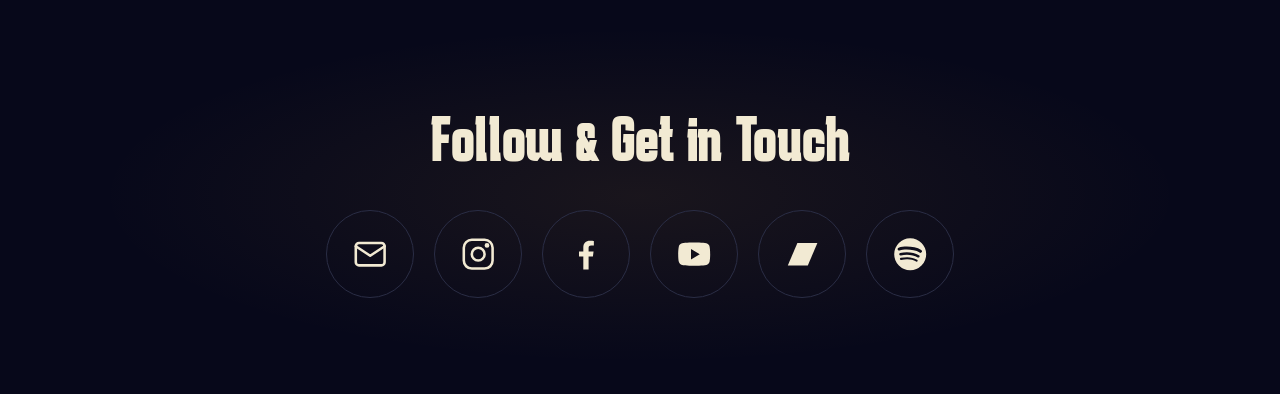
==== commit d3d92c29: "feat(design-expandable): tweaks per user — covers, crops, video names, +6 vids - Section title: "פרו" ====
--- a/en/index.html
+++ b/en/index.html
@@ -132,14 +132,17 @@
 
 <section id="works" class="works-section">
   <div class="section-inner">
+    <header class="section-header">
+      <h2 class="section-title">Selected Projects</h2>
+    </header>
     <ol class="project-list">
 
       <li class="project">
         <details>
-          <summary>
-            <span class="project-meta">Pinhas &amp; Sons · the ensemble</span>
+          <summary style="background-image:url('/assets/photos/band-bg.webp')">
+            <span class="project-meta">The Ensemble</span>
             <span class="project-title italic-en">Pinhas &amp; Sons</span>
-            <span class="project-tagline">Ten-piece fusion · folklore, jazz, world rhythms</span>
+            <span class="project-tagline">Hebrew-cosmopolitan fusion</span>
             <span class="project-arrow" aria-hidden="true">▾</span>
           </summary>
           <div class="project-body">
@@ -176,8 +179,8 @@
 
       <li class="project">
         <details>
-          <summary style="background-image:url('https://img.youtube.com/vi/oE0PiF970mY/hqdefault.jpg')">
-            <span class="project-meta">2025 · The Cameri Theatre</span>
+          <summary style="background-image:url('https://img.youtube.com/vi/oE0PiF970mY/hqdefault.jpg'); background-position: center 30%;">
+            <span class="project-meta">The Cameri Theatre</span>
             <span class="project-title italic-en">All In Favor</span>
             <span class="project-tagline">A brilliant comedy at the Cameri Theatre — original score</span>
             <span class="project-arrow" aria-hidden="true">▾</span>
@@ -196,9 +199,9 @@
       <li class="project">
         <details>
           <summary style="background-image:url('https://img.youtube.com/vi/hSfi9_FQAlI/hqdefault.jpg')">
-            <span class="project-meta">2025 · Revolution Orchestra</span>
+            <span class="project-meta">Revolution Orchestra &amp; Yoni Rechter</span>
             <span class="project-title italic-en">The Main Thing Is the Lyrics</span>
-            <span class="project-tagline">Special orchestral arrangements of Yoni Rechter</span>
+            <span class="project-tagline">Special orchestral arrangements</span>
             <span class="project-arrow" aria-hidden="true">▾</span>
           </summary>
           <div class="project-body">
@@ -215,7 +218,7 @@
       <li class="project">
         <details>
           <summary style="background-image:url('https://img.youtube.com/vi/mZWnXQC3HQU/hqdefault.jpg')">
-            <span class="project-meta">2023 · oneMusic Orchestra · Beethovenfest</span>
+            <span class="project-meta">oneMusic Orchestra · Beethovenfest</span>
             <span class="project-title italic-en">(How do I Get a) Visa to Germany</span>
             <span class="project-tagline">A multi-cultural rhapsody for chamber ensemble</span>
             <span class="project-arrow" aria-hidden="true">▾</span>
@@ -233,8 +236,8 @@
 
       <li class="project">
         <details>
-          <summary style="background-image:url('https://img.youtube.com/vi/jJCnd9ooUhY/hqdefault.jpg')">
-            <span class="project-meta">2024 · Ensemble Meitar</span>
+          <summary style="background-image:url('https://img.youtube.com/vi/jJCnd9ooUhY/hqdefault.jpg'); background-position: center 35%;">
+            <span class="project-meta">Ensemble Meitar</span>
             <span class="project-title italic-en">Hope Dies Last</span>
             <span class="project-tagline">A multidisciplinary project based on texts and testimonies from October 7th</span>
             <span class="project-arrow" aria-hidden="true">▾</span>
@@ -245,24 +248,36 @@
                 <span class="play-cue" aria-hidden="true"><svg viewBox="0 0 24 24" width="24" height="24" aria-hidden="true" fill="currentColor"><path d="M8 5v14l11-7z"/></svg></span>
                 <span class="feature-overlay"><span class="feature-title italic-en">Hope Dies Last</span></span>
               </button>
-            </div>
-          </div>
-        </details>
-      </li>
-
-      <li class="project">
-        <details>
-          <summary style="background-image:url('https://img.youtube.com/vi/vP4q-8lNHV0/hqdefault.jpg')">
-            <span class="project-meta">2023 · Ensemble Meitar × Yossi Tsabari</span>
+              <button type="button" class="feature-card media-trigger" data-vid="04HlgqB-E0U" data-title="Chen Almog Goldstein — Hope Dies Last" style="background-image:url('https://img.youtube.com/vi/04HlgqB-E0U/hqdefault.jpg')">
+                <span class="play-cue" aria-hidden="true"><svg viewBox="0 0 24 24" width="24" height="24" aria-hidden="true" fill="currentColor"><path d="M8 5v14l11-7z"/></svg></span>
+                <span class="feature-overlay"><span class="feature-title italic-en">Chen Almog Goldstein</span></span>
+              </button>
+              <button type="button" class="feature-card media-trigger" data-vid="rjDhh-lKUaw" data-title="Liquid Sky — Hope Dies Last" style="background-image:url('https://img.youtube.com/vi/rjDhh-lKUaw/hqdefault.jpg')">
+                <span class="play-cue" aria-hidden="true"><svg viewBox="0 0 24 24" width="24" height="24" aria-hidden="true" fill="currentColor"><path d="M8 5v14l11-7z"/></svg></span>
+                <span class="feature-overlay"><span class="feature-title italic-en">Liquid Sky</span></span>
+              </button>
+            </div>
+          </div>
+        </details>
+      </li>
+
+      <li class="project">
+        <details>
+          <summary style="background-image:url('https://img.youtube.com/vi/vP4q-8lNHV0/hqdefault.jpg'); background-position: center 65%;">
+            <span class="project-meta">Ensemble Meitar × Yossi Tsabari</span>
             <span class="project-title italic-en">Yemeni Avant-Garde</span>
             <span class="project-tagline">A satiric-political-musical spoken-word performance</span>
             <span class="project-arrow" aria-hidden="true">▾</span>
           </summary>
           <div class="project-body">
             <div class="featured-grid">
-              <button type="button" class="feature-card media-trigger" data-vid="vP4q-8lNHV0" data-title="Yemeni Avant-Garde" style="background-image:url('https://img.youtube.com/vi/vP4q-8lNHV0/hqdefault.jpg')">
-                <span class="play-cue" aria-hidden="true"><svg viewBox="0 0 24 24" width="24" height="24" aria-hidden="true" fill="currentColor"><path d="M8 5v14l11-7z"/></svg></span>
-                <span class="feature-overlay"><span class="feature-title italic-en">Yemeni Avant-Garde</span></span>
+              <button type="button" class="feature-card media-trigger" data-vid="vP4q-8lNHV0" data-title="Peripheral Damage — Yemeni Avant-Garde" style="background-image:url('https://img.youtube.com/vi/vP4q-8lNHV0/hqdefault.jpg')">
+                <span class="play-cue" aria-hidden="true"><svg viewBox="0 0 24 24" width="24" height="24" aria-hidden="true" fill="currentColor"><path d="M8 5v14l11-7z"/></svg></span>
+                <span class="feature-overlay"><span class="feature-title italic-en">Peripheral Damage</span></span>
+              </button>
+              <button type="button" class="feature-card media-trigger" data-vid="QxH9CM6brSI" data-title="Pardon my English — Yemeni Avant-Garde" style="background-image:url('https://img.youtube.com/vi/QxH9CM6brSI/hqdefault.jpg')">
+                <span class="play-cue" aria-hidden="true"><svg viewBox="0 0 24 24" width="24" height="24" aria-hidden="true" fill="currentColor"><path d="M8 5v14l11-7z"/></svg></span>
+                <span class="feature-overlay"><span class="feature-title italic-en">Pardon my English</span></span>
               </button>
             </div>
           </div>
@@ -272,16 +287,24 @@
       <li class="project">
         <details>
           <summary style="background-image:url('https://img.youtube.com/vi/PNPaJv0tdYc/hqdefault.jpg')">
-            <span class="project-meta">2023 · Musical direction · arrangements</span>
+            <span class="project-meta">Musical direction · arrangements</span>
             <span class="project-title italic-en">(Not So) Simple Songs</span>
             <span class="project-tagline">A modern-interpretation show of Hebrew classics</span>
             <span class="project-arrow" aria-hidden="true">▾</span>
           </summary>
           <div class="project-body">
             <div class="featured-grid">
-              <button type="button" class="feature-card media-trigger" data-vid="PNPaJv0tdYc" data-title="(Not So) Simple Songs" style="background-image:url('https://img.youtube.com/vi/PNPaJv0tdYc/hqdefault.jpg')">
-                <span class="play-cue" aria-hidden="true"><svg viewBox="0 0 24 24" width="24" height="24" aria-hidden="true" fill="currentColor"><path d="M8 5v14l11-7z"/></svg></span>
-                <span class="feature-overlay"><span class="feature-title italic-en">(Not So) Simple Songs</span></span>
+              <button type="button" class="feature-card media-trigger" data-vid="PNPaJv0tdYc" data-title="Erev Shel Yom Bahir — (Not So) Simple Songs" style="background-image:url('https://img.youtube.com/vi/PNPaJv0tdYc/hqdefault.jpg')">
+                <span class="play-cue" aria-hidden="true"><svg viewBox="0 0 24 24" width="24" height="24" aria-hidden="true" fill="currentColor"><path d="M8 5v14l11-7z"/></svg></span>
+                <span class="feature-overlay"><span class="feature-title italic-en">Erev Shel Yom Bahir</span></span>
+              </button>
+              <button type="button" class="feature-card media-trigger" data-vid="R8nm1jR_7ag" data-title="Untitled Song — (Not So) Simple Songs" style="background-image:url('https://img.youtube.com/vi/R8nm1jR_7ag/hqdefault.jpg')">
+                <span class="play-cue" aria-hidden="true"><svg viewBox="0 0 24 24" width="24" height="24" aria-hidden="true" fill="currentColor"><path d="M8 5v14l11-7z"/></svg></span>
+                <span class="feature-overlay"><span class="feature-title italic-en">Untitled Song</span></span>
+              </button>
+              <button type="button" class="feature-card media-trigger" data-vid="esoTNmE1SSU" data-title="Hineh Hineh — (Not So) Simple Songs" style="background-image:url('https://img.youtube.com/vi/esoTNmE1SSU/hqdefault.jpg')">
+                <span class="play-cue" aria-hidden="true"><svg viewBox="0 0 24 24" width="24" height="24" aria-hidden="true" fill="currentColor"><path d="M8 5v14l11-7z"/></svg></span>
+                <span class="feature-overlay"><span class="feature-title italic-en">Hineh Hineh</span></span>
               </button>
             </div>
           </div>
@@ -298,19 +321,26 @@
           </summary>
           <div class="project-body">
             <div class="featured-grid">
-              <button type="button" class="feature-card media-trigger" data-vid="g2-t9Asedho" data-title="Enlightened Octopus" style="background-image:url('https://img.youtube.com/vi/g2-t9Asedho/hqdefault.jpg')">
-                <span class="play-cue" aria-hidden="true"><svg viewBox="0 0 24 24" width="24" height="24" aria-hidden="true" fill="currentColor"><path d="M8 5v14l11-7z"/></svg></span>
-                <span class="feature-overlay"><span class="feature-title italic-en">Enlightened Octopus</span></span>
-              </button>
-            </div>
-          </div>
-        </details>
-      </li>
-
-      <li class="project">
-        <details>
-          <summary>
-            <span class="project-meta">More</span>
+              <button type="button" class="feature-card media-trigger" data-vid="g2-t9Asedho" data-title="Just The Same — Enlightened Octopus" style="background-image:url('https://img.youtube.com/vi/g2-t9Asedho/hqdefault.jpg')">
+                <span class="play-cue" aria-hidden="true"><svg viewBox="0 0 24 24" width="24" height="24" aria-hidden="true" fill="currentColor"><path d="M8 5v14l11-7z"/></svg></span>
+                <span class="feature-overlay"><span class="feature-title italic-en">Just The Same</span></span>
+              </button>
+              <button type="button" class="feature-card media-trigger" data-vid="w2Z7xEHGGT4" data-title="One of These Things First (Nick Drake) — Enlightened Octopus" style="background-image:url('https://img.youtube.com/vi/w2Z7xEHGGT4/hqdefault.jpg')">
+                <span class="play-cue" aria-hidden="true"><svg viewBox="0 0 24 24" width="24" height="24" aria-hidden="true" fill="currentColor"><path d="M8 5v14l11-7z"/></svg></span>
+                <span class="feature-overlay"><span class="feature-tag">Nick Drake</span><span class="feature-title italic-en">One of These Things First</span></span>
+              </button>
+              <button type="button" class="feature-card media-trigger" data-vid="IQBoQeGcjAo" data-title="YYZ (RUSH) — Enlightened Octopus" style="background-image:url('https://img.youtube.com/vi/IQBoQeGcjAo/hqdefault.jpg')">
+                <span class="play-cue" aria-hidden="true"><svg viewBox="0 0 24 24" width="24" height="24" aria-hidden="true" fill="currentColor"><path d="M8 5v14l11-7z"/></svg></span>
+                <span class="feature-overlay"><span class="feature-tag">RUSH</span><span class="feature-title italic-en">YYZ</span></span>
+              </button>
+            </div>
+          </div>
+        </details>
+      </li>
+
+      <li class="project">
+        <details>
+          <summary style="background-image:url('https://img.youtube.com/vi/4Lkk3fcu4uY/hqdefault.jpg')">
             <span class="project-title italic-en">Other Projects</span>
             <span class="project-tagline">Chorole · Little Fugue · Orphaned Land</span>
             <span class="project-arrow" aria-hidden="true">▾</span>
--- a/assets/site.css
+++ b/assets/site.css
@@ -279,12 +279,15 @@
   padding: 1.75rem 1rem;
   position: relative;
   background-color: transparent;
-  background-position: center;
+  background-position: center 50%;
   background-size: cover;
   background-repeat: no-repeat;
   transition: background-color .35s ease;
   overflow: hidden;
-}
+  min-height: 11rem;
+}
+.project details > summary.bg-top { background-position: center 18%; }
+.project details > summary.bg-bottom { background-position: center 80%; }
 .project details > summary::-webkit-details-marker { display: none; }
 .project details > summary::before {
   /* Dark veil over poster bg so text legible */
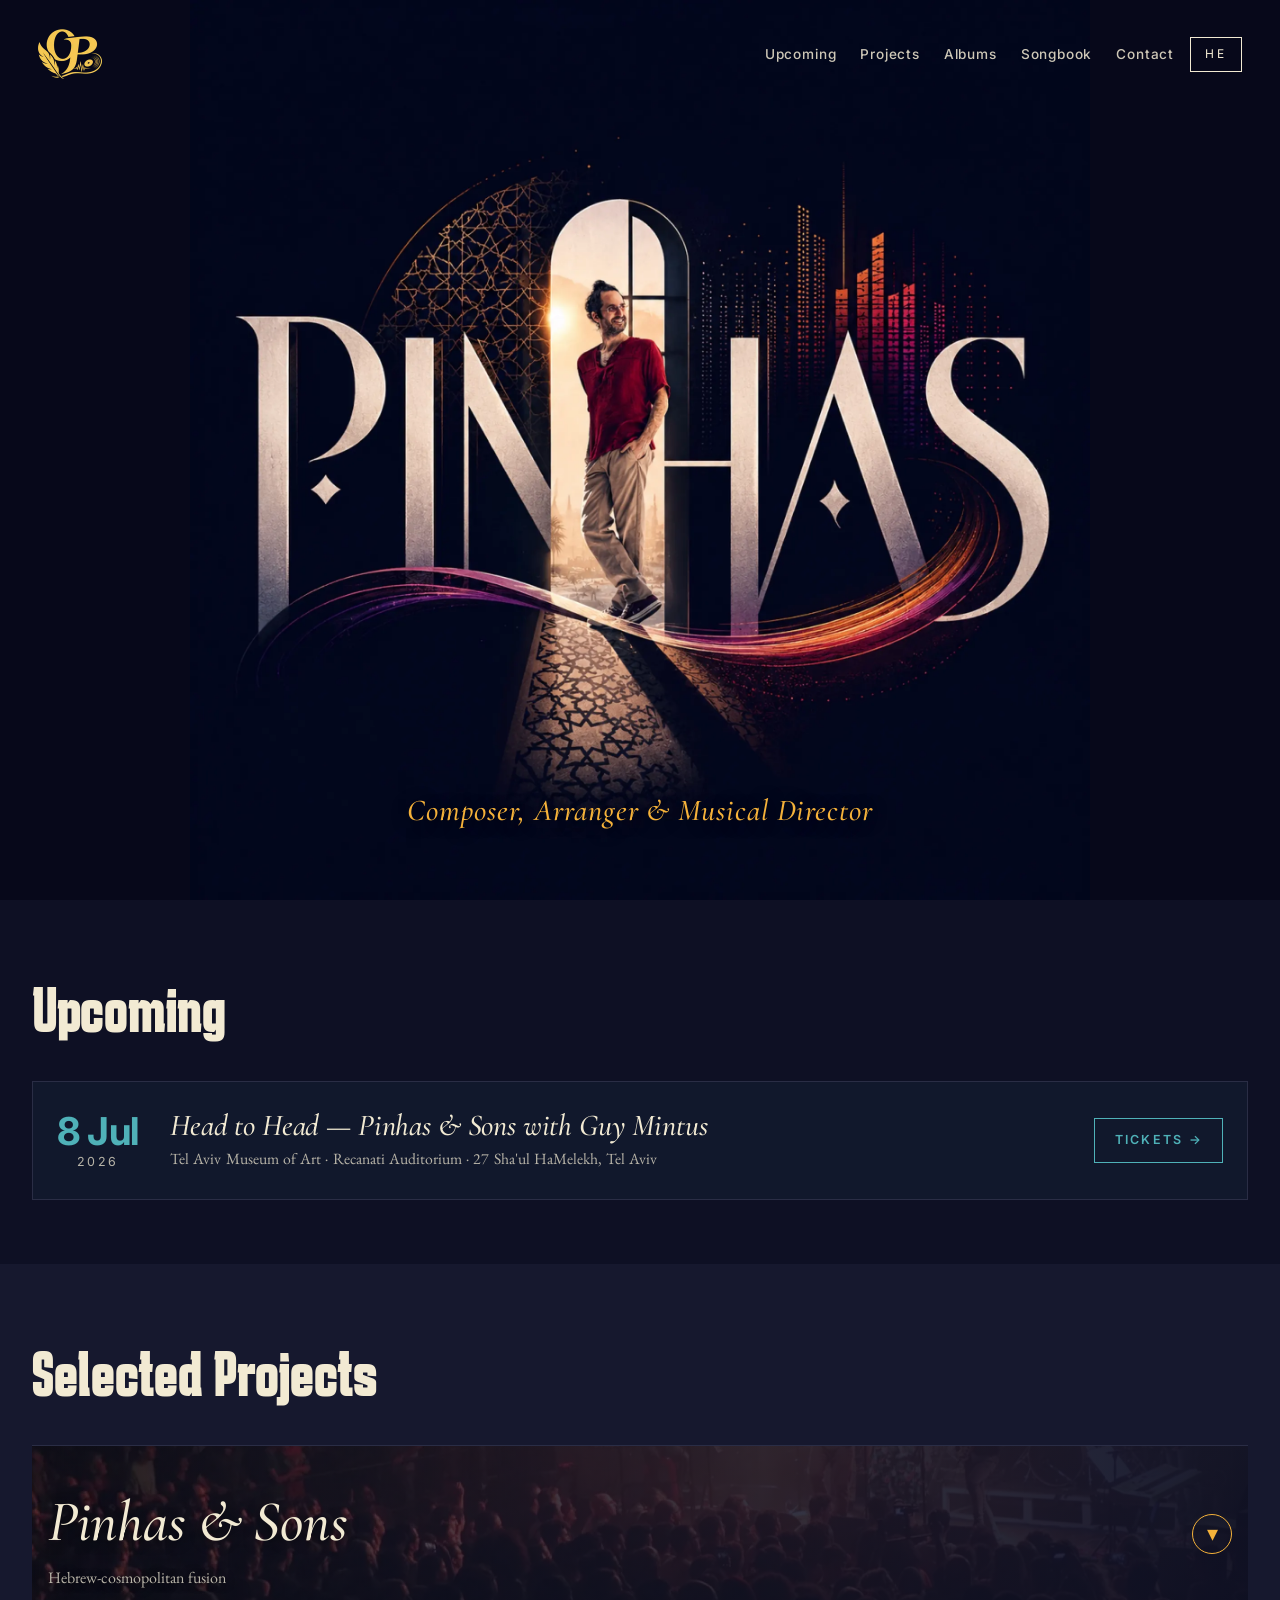
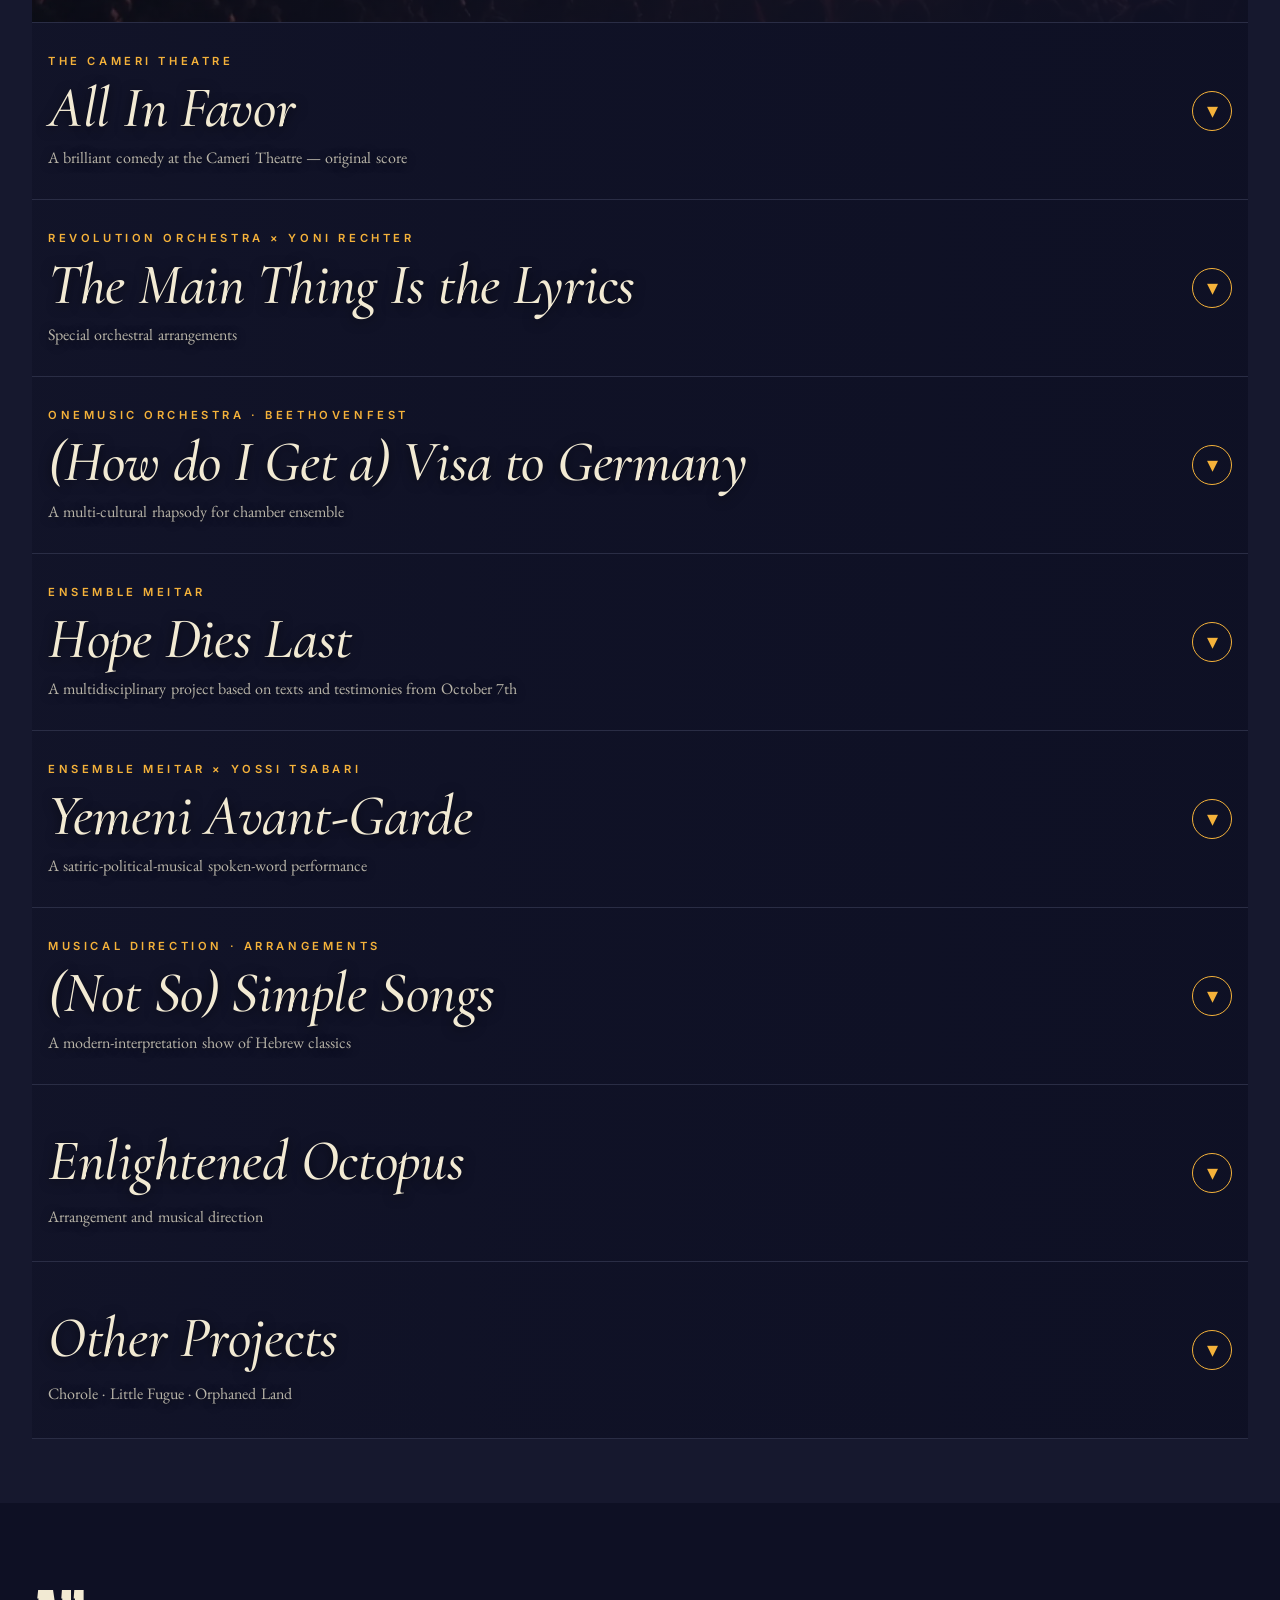
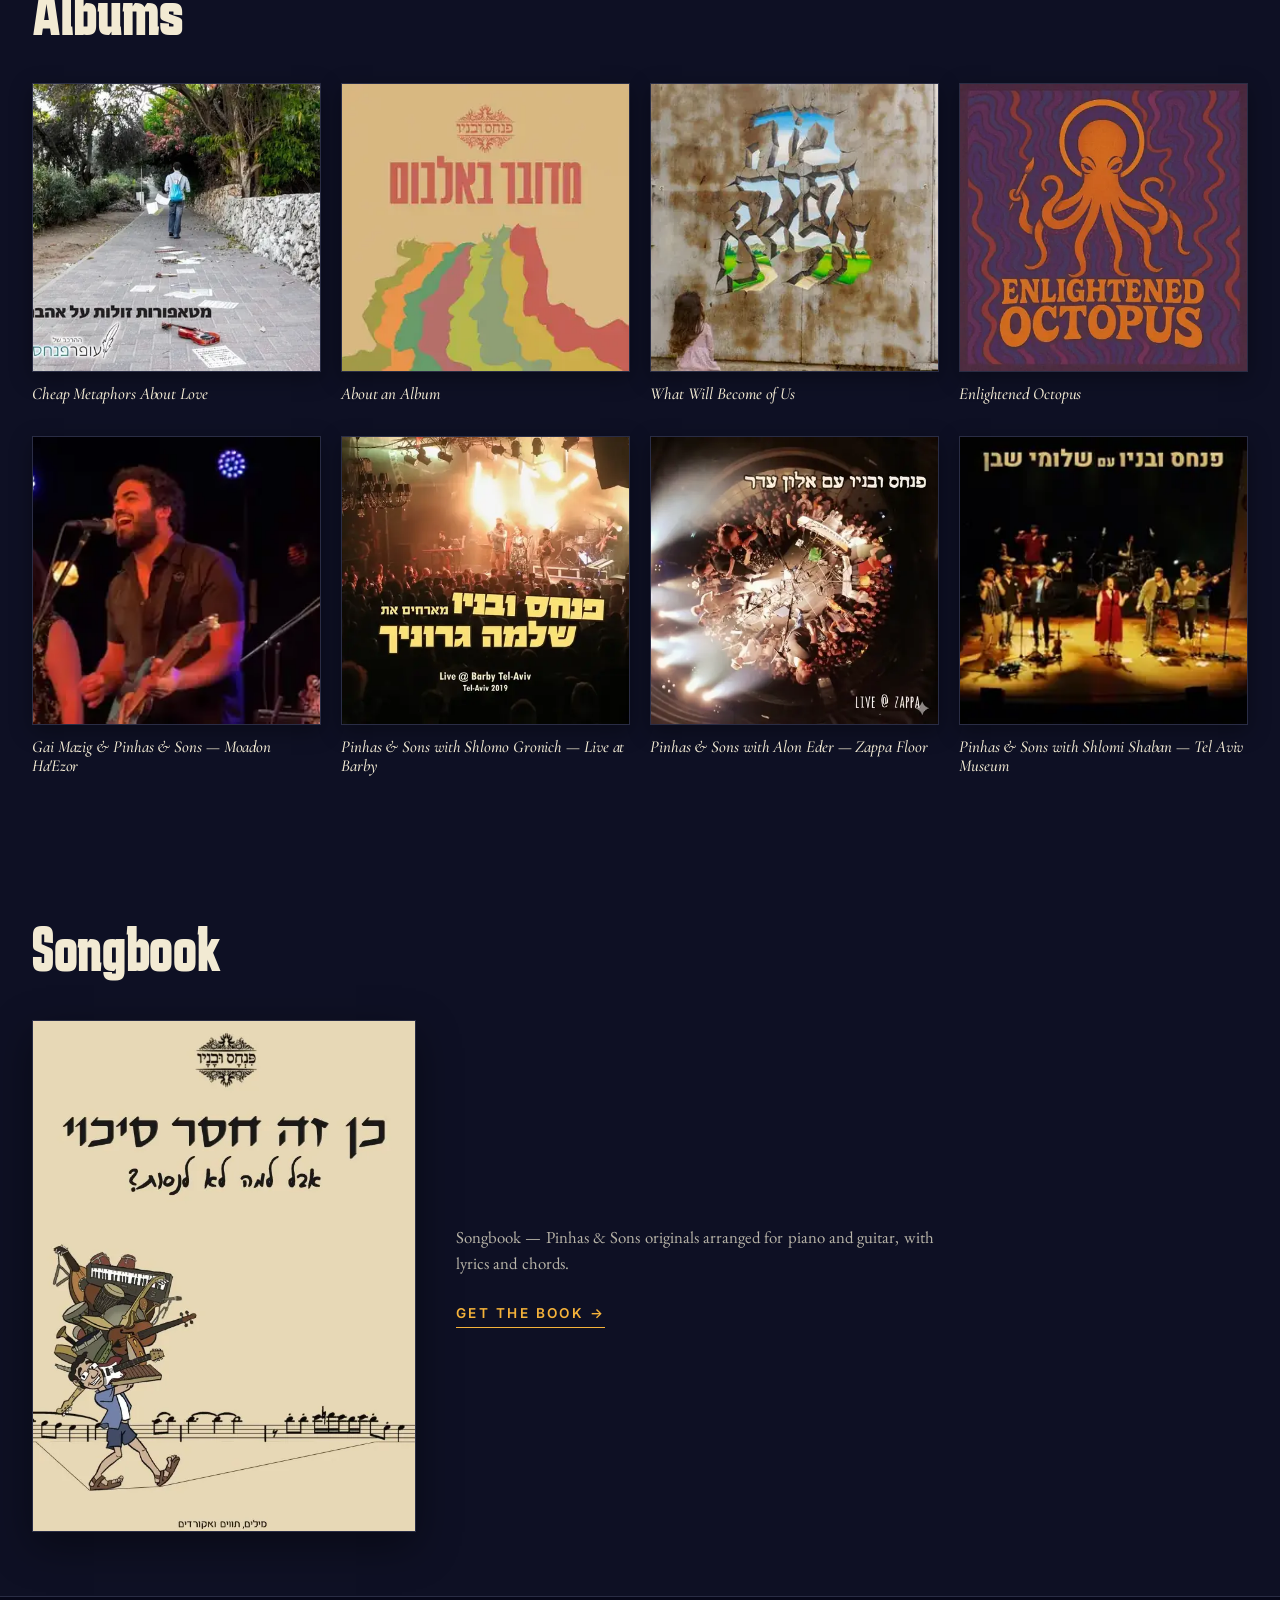
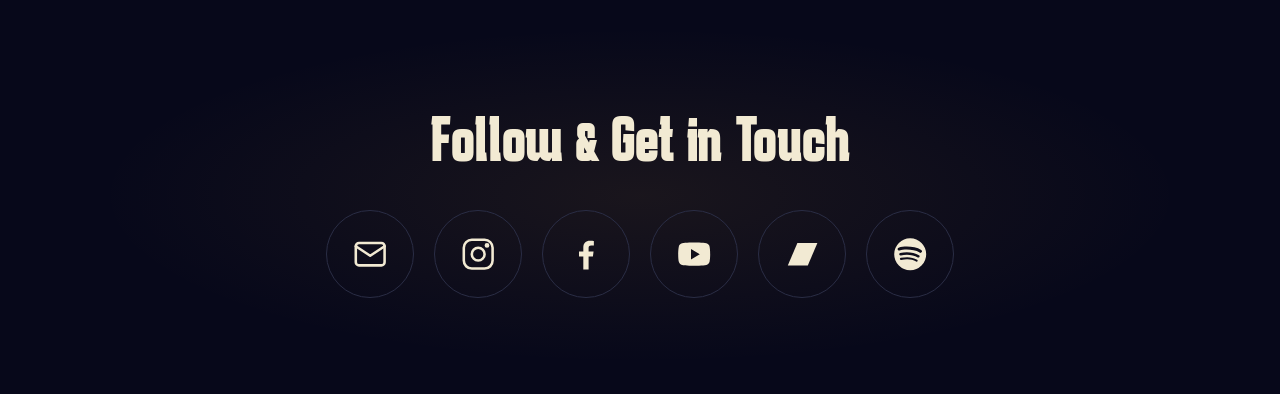
==== commit d3ed7b4a: "fix(design-expandable): drop kickers on P&S/Octopus, × separator, lift crops" ====
--- a/en/index.html
+++ b/en/index.html
@@ -140,7 +140,6 @@
       <li class="project">
         <details>
           <summary style="background-image:url('/assets/photos/band-bg.webp')">
-            <span class="project-meta">The Ensemble</span>
             <span class="project-title italic-en">Pinhas &amp; Sons</span>
             <span class="project-tagline">Hebrew-cosmopolitan fusion</span>
             <span class="project-arrow" aria-hidden="true">▾</span>
@@ -199,7 +198,7 @@
       <li class="project">
         <details>
           <summary style="background-image:url('https://img.youtube.com/vi/hSfi9_FQAlI/hqdefault.jpg')">
-            <span class="project-meta">Revolution Orchestra &amp; Yoni Rechter</span>
+            <span class="project-meta">Revolution Orchestra × Yoni Rechter</span>
             <span class="project-title italic-en">The Main Thing Is the Lyrics</span>
             <span class="project-tagline">Special orchestral arrangements</span>
             <span class="project-arrow" aria-hidden="true">▾</span>
@@ -286,7 +285,7 @@
 
       <li class="project">
         <details>
-          <summary style="background-image:url('https://img.youtube.com/vi/PNPaJv0tdYc/hqdefault.jpg')">
+          <summary style="background-image:url('https://img.youtube.com/vi/PNPaJv0tdYc/hqdefault.jpg'); background-position: center 35%;">
             <span class="project-meta">Musical direction · arrangements</span>
             <span class="project-title italic-en">(Not So) Simple Songs</span>
             <span class="project-tagline">A modern-interpretation show of Hebrew classics</span>
@@ -313,8 +312,7 @@
 
       <li class="project">
         <details>
-          <summary style="background-image:url('https://img.youtube.com/vi/g2-t9Asedho/hqdefault.jpg')">
-            <span class="project-meta">Solo project</span>
+          <summary style="background-image:url('https://img.youtube.com/vi/g2-t9Asedho/hqdefault.jpg'); background-position: center 45%;">
             <span class="project-title italic-en">Enlightened Octopus</span>
             <span class="project-tagline">Arrangement and musical direction</span>
             <span class="project-arrow" aria-hidden="true">▾</span>
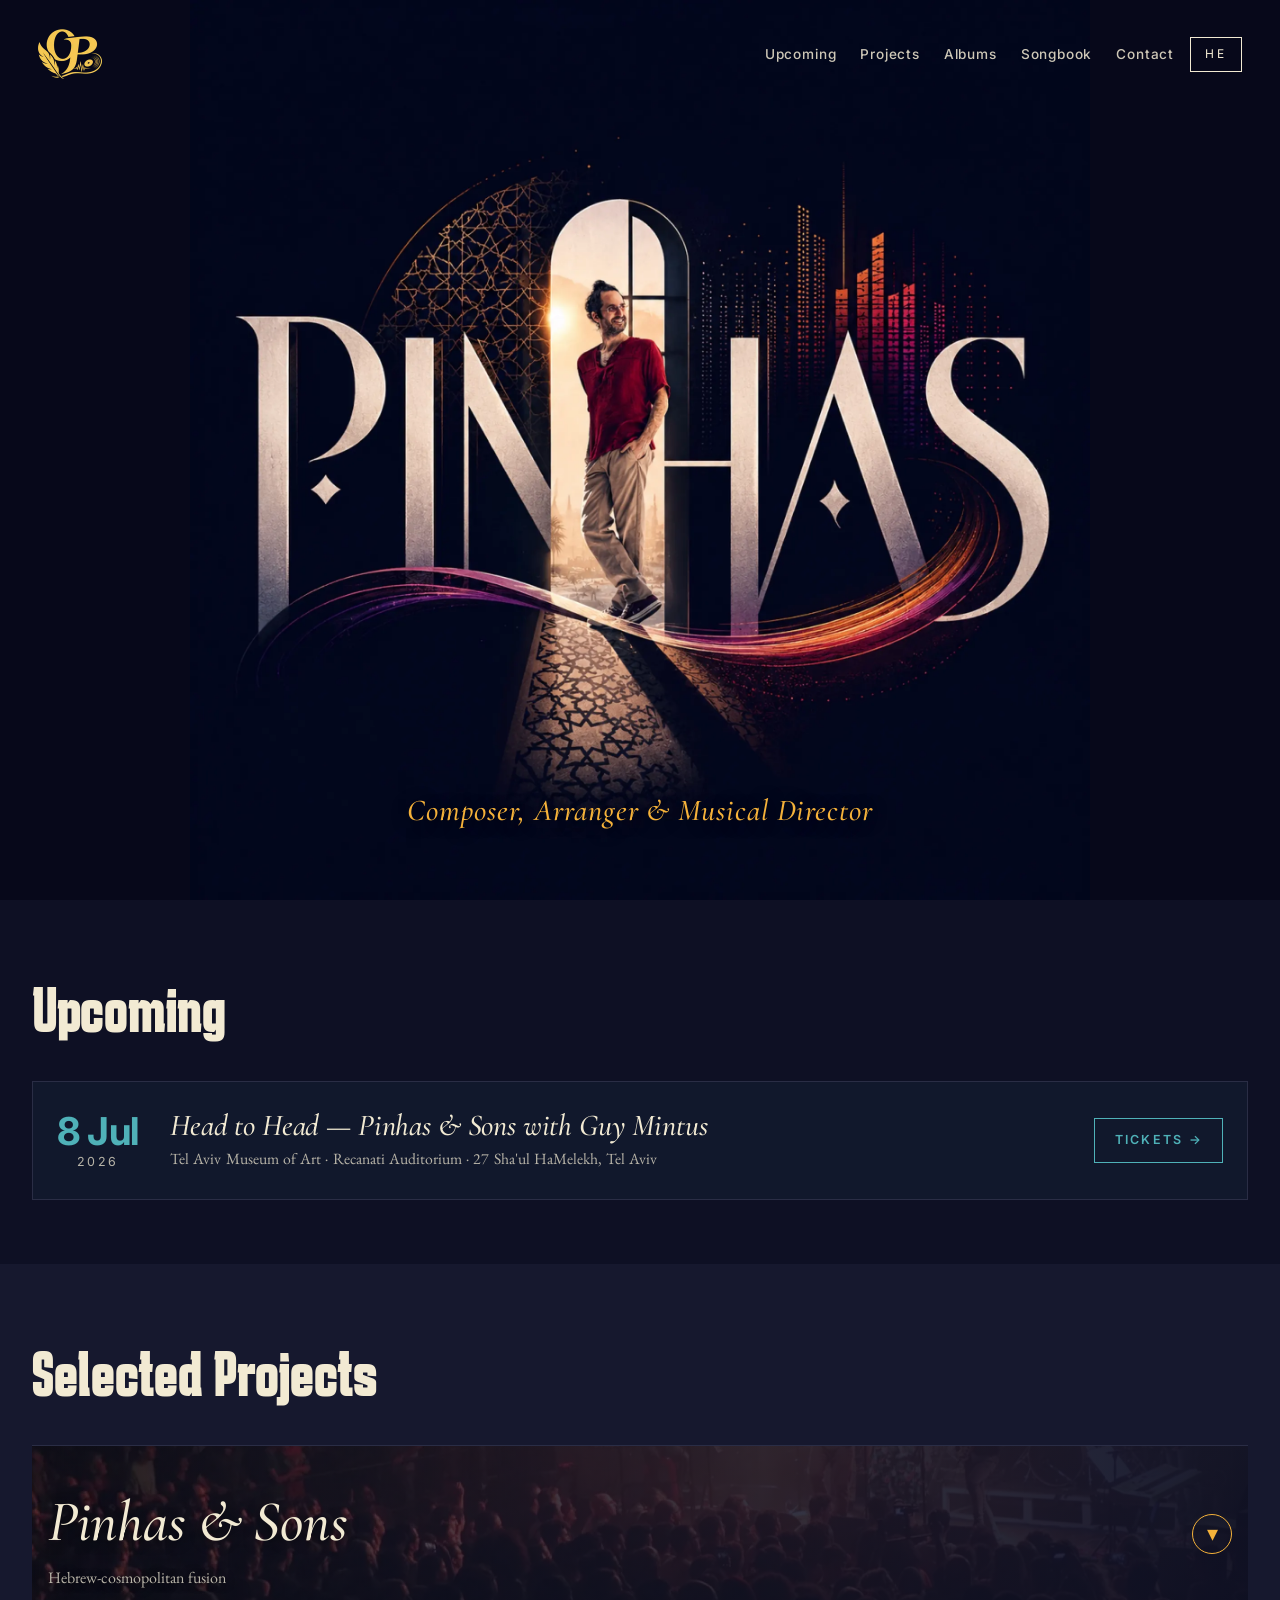
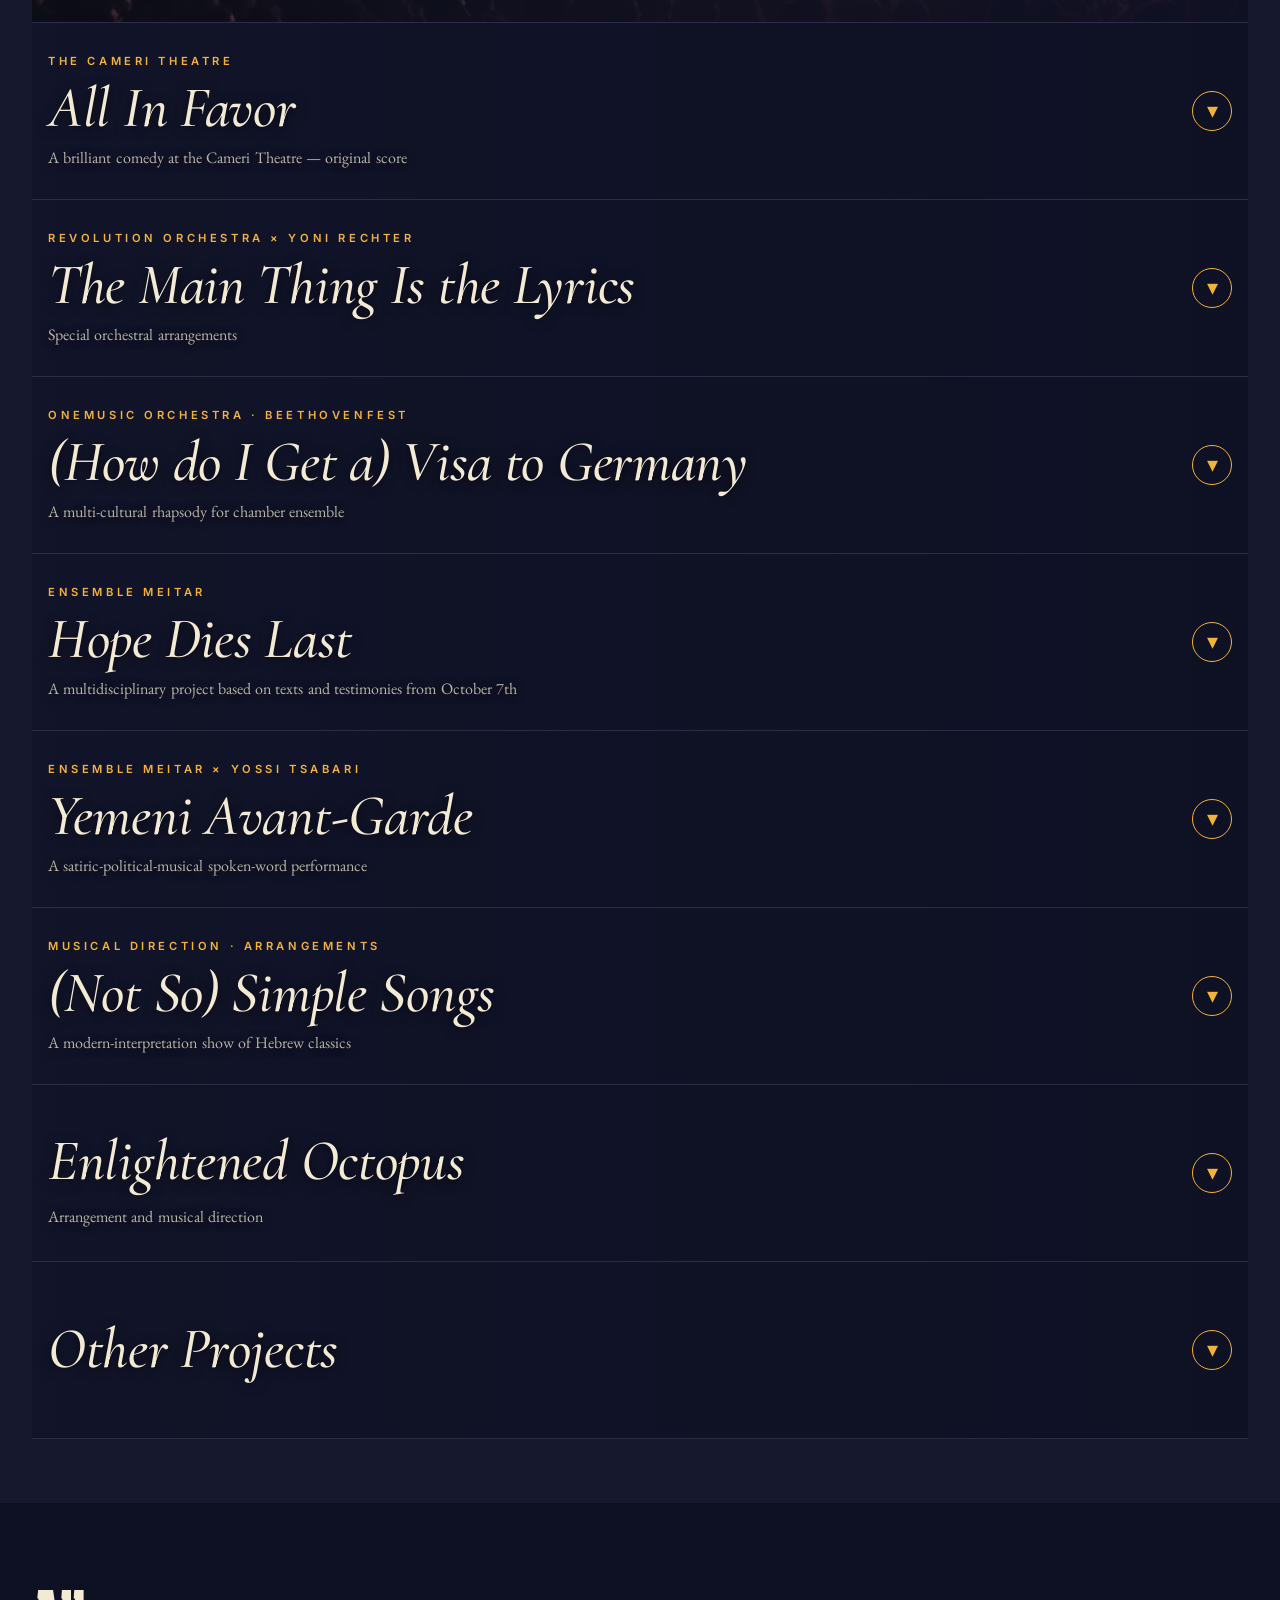
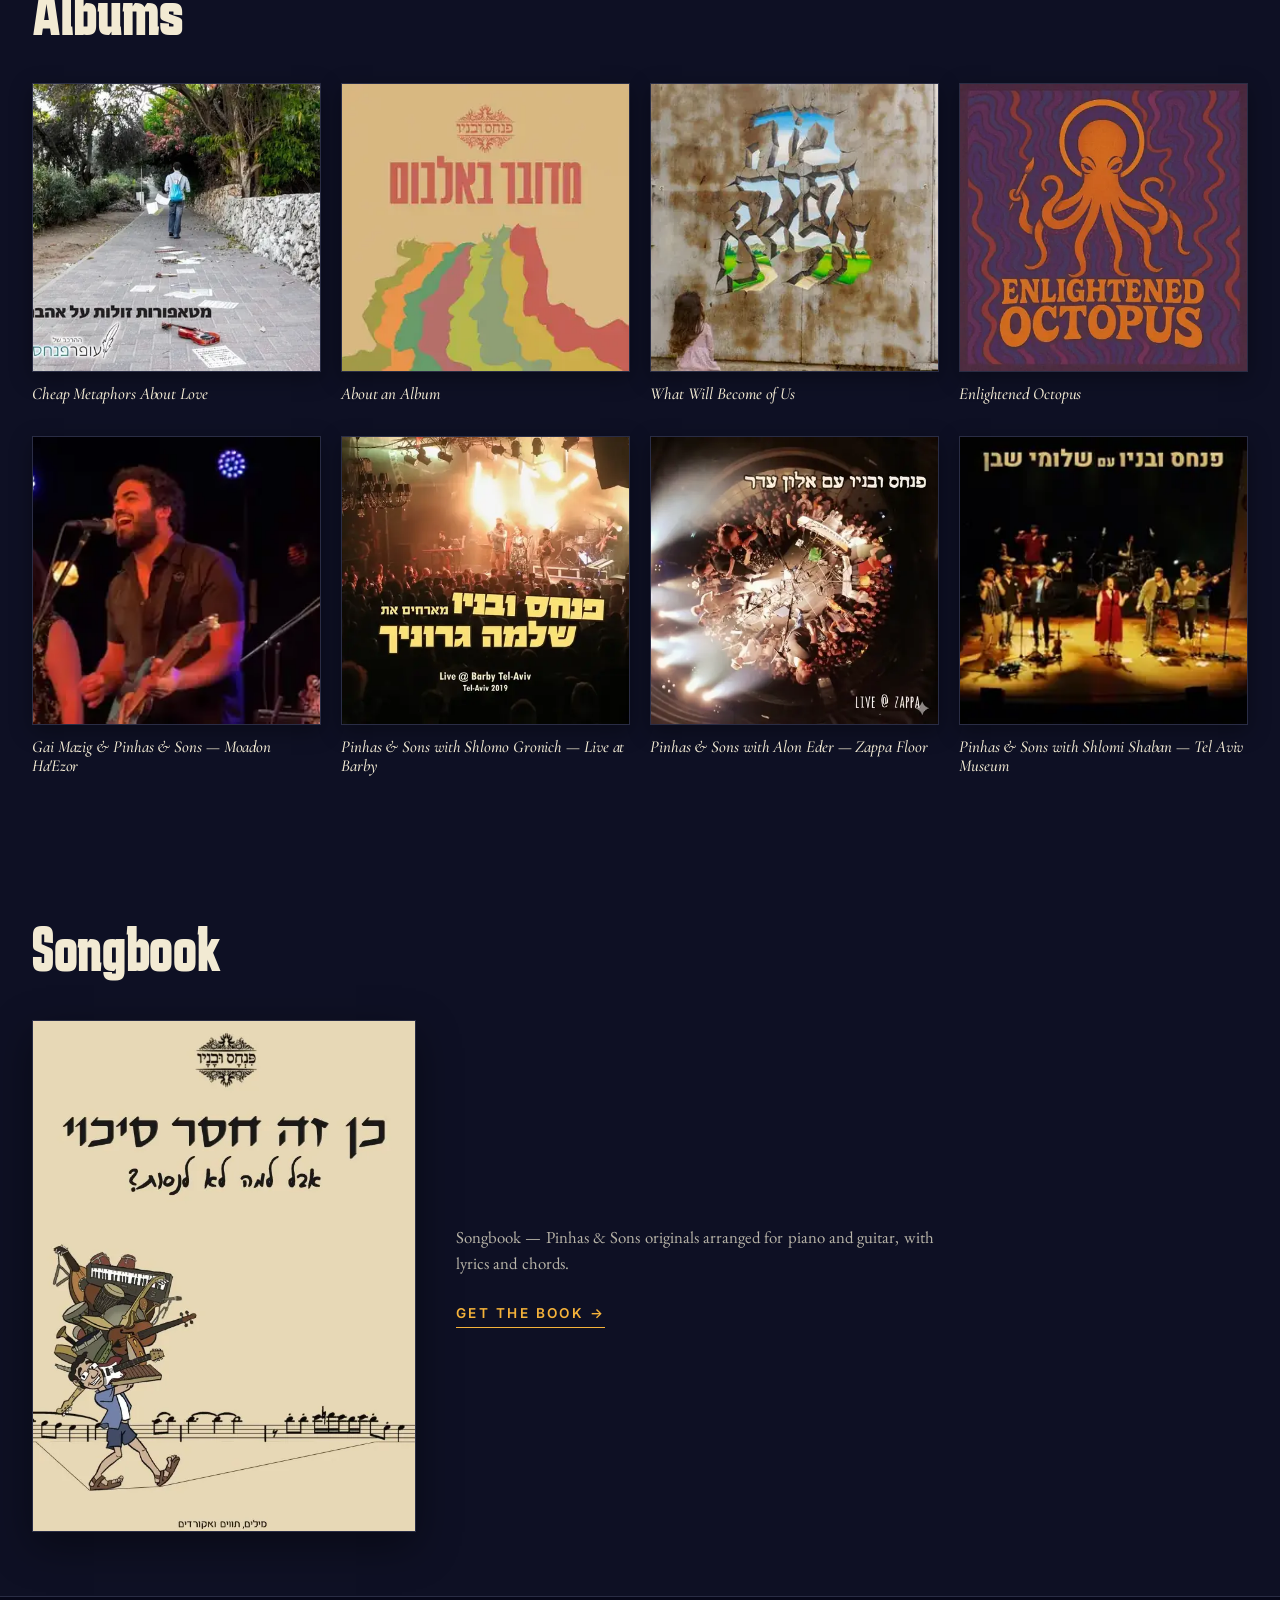
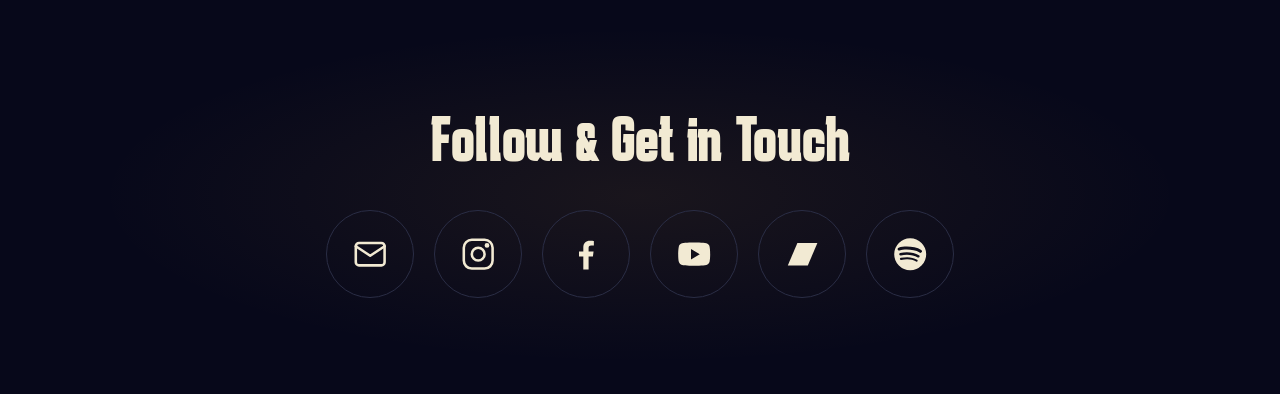
==== commit 7d62ab50: "Upgrade summary thumbnails to maxresdefault; tune background positions; remove נוספים tagline" ====
--- a/en/index.html
+++ b/en/index.html
@@ -178,7 +178,7 @@
 
       <li class="project">
         <details>
-          <summary style="background-image:url('https://img.youtube.com/vi/oE0PiF970mY/hqdefault.jpg'); background-position: center 30%;">
+          <summary style="background-image:url('https://img.youtube.com/vi/oE0PiF970mY/maxresdefault.jpg'); background-position: center 30%;">
             <span class="project-meta">The Cameri Theatre</span>
             <span class="project-title italic-en">All In Favor</span>
             <span class="project-tagline">A brilliant comedy at the Cameri Theatre — original score</span>
@@ -197,7 +197,7 @@
 
       <li class="project">
         <details>
-          <summary style="background-image:url('https://img.youtube.com/vi/hSfi9_FQAlI/hqdefault.jpg')">
+          <summary style="background-image:url('https://img.youtube.com/vi/hSfi9_FQAlI/maxresdefault.jpg')">
             <span class="project-meta">Revolution Orchestra × Yoni Rechter</span>
             <span class="project-title italic-en">The Main Thing Is the Lyrics</span>
             <span class="project-tagline">Special orchestral arrangements</span>
@@ -205,9 +205,9 @@
           </summary>
           <div class="project-body">
             <div class="featured-grid">
-              <button type="button" class="feature-card media-trigger" data-vid="hSfi9_FQAlI" data-title="The Main Thing Is the Lyrics — Revolution Orchestra" style="background-image:url('https://img.youtube.com/vi/hSfi9_FQAlI/hqdefault.jpg')">
-                <span class="play-cue" aria-hidden="true"><svg viewBox="0 0 24 24" width="24" height="24" aria-hidden="true" fill="currentColor"><path d="M8 5v14l11-7z"/></svg></span>
-                <span class="feature-overlay"><span class="feature-title italic-en">The Main Thing Is the Lyrics</span></span>
+              <button type="button" class="feature-card media-trigger" data-vid="hSfi9_FQAlI" data-title="Yom Yafe — The Main Thing Is the Lyrics" style="background-image:url('https://img.youtube.com/vi/hSfi9_FQAlI/hqdefault.jpg')">
+                <span class="play-cue" aria-hidden="true"><svg viewBox="0 0 24 24" width="24" height="24" aria-hidden="true" fill="currentColor"><path d="M8 5v14l11-7z"/></svg></span>
+                <span class="feature-overlay"><span class="feature-title italic-en">Yom Yafe</span></span>
               </button>
             </div>
           </div>
@@ -235,7 +235,7 @@
 
       <li class="project">
         <details>
-          <summary style="background-image:url('https://img.youtube.com/vi/jJCnd9ooUhY/hqdefault.jpg'); background-position: center 35%;">
+          <summary style="background-image:url('https://img.youtube.com/vi/jJCnd9ooUhY/maxresdefault.jpg'); background-position: center 28%;">
             <span class="project-meta">Ensemble Meitar</span>
             <span class="project-title italic-en">Hope Dies Last</span>
             <span class="project-tagline">A multidisciplinary project based on texts and testimonies from October 7th</span>
@@ -262,7 +262,7 @@
 
       <li class="project">
         <details>
-          <summary style="background-image:url('https://img.youtube.com/vi/vP4q-8lNHV0/hqdefault.jpg'); background-position: center 65%;">
+          <summary style="background-image:url('https://img.youtube.com/vi/vP4q-8lNHV0/maxresdefault.jpg'); background-position: center 80%;">
             <span class="project-meta">Ensemble Meitar × Yossi Tsabari</span>
             <span class="project-title italic-en">Yemeni Avant-Garde</span>
             <span class="project-tagline">A satiric-political-musical spoken-word performance</span>
@@ -285,7 +285,7 @@
 
       <li class="project">
         <details>
-          <summary style="background-image:url('https://img.youtube.com/vi/PNPaJv0tdYc/hqdefault.jpg'); background-position: center 35%;">
+          <summary style="background-image:url('https://img.youtube.com/vi/PNPaJv0tdYc/maxresdefault.jpg'); background-position: center 20%;">
             <span class="project-meta">Musical direction · arrangements</span>
             <span class="project-title italic-en">(Not So) Simple Songs</span>
             <span class="project-tagline">A modern-interpretation show of Hebrew classics</span>
@@ -312,7 +312,7 @@
 
       <li class="project">
         <details>
-          <summary style="background-image:url('https://img.youtube.com/vi/g2-t9Asedho/hqdefault.jpg'); background-position: center 45%;">
+          <summary style="background-image:url('https://img.youtube.com/vi/g2-t9Asedho/maxresdefault.jpg'); background-position: center 30%;">
             <span class="project-title italic-en">Enlightened Octopus</span>
             <span class="project-tagline">Arrangement and musical direction</span>
             <span class="project-arrow" aria-hidden="true">▾</span>
@@ -338,9 +338,8 @@
 
       <li class="project">
         <details>
-          <summary style="background-image:url('https://img.youtube.com/vi/4Lkk3fcu4uY/hqdefault.jpg')">
+          <summary style="background-image:url('https://img.youtube.com/vi/4Lkk3fcu4uY/maxresdefault.jpg')">
             <span class="project-title italic-en">Other Projects</span>
-            <span class="project-tagline">Chorole · Little Fugue · Orphaned Land</span>
             <span class="project-arrow" aria-hidden="true">▾</span>
           </summary>
           <div class="project-body">
--- a/assets/site.css
+++ b/assets/site.css
@@ -371,6 +371,25 @@
   background: var(--bg-soft);
   border-top: 1px solid var(--rule);
 }
+@media (max-width: 720px) {
+  .project-body {
+    padding: 1.25rem 1rem 2rem;
+    background: rgba(245,178,58,0.04);
+    border-top: 1px solid rgba(245,178,58,0.35);
+    box-shadow: inset 3px 0 0 rgba(245,178,58,0.4);
+    margin: 0;
+  }
+  :dir(ltr) .project-body { box-shadow: inset -3px 0 0 rgba(245,178,58,0.4); }
+  /* Smaller, distinct play button inside open section vs project-arrow */
+  .project-body .play-cue {
+    width: 3.2rem;
+    height: 3.2rem;
+    background: rgba(245,178,58,0.9);
+    color: var(--bg-deep);
+    border-color: var(--saffron);
+  }
+  .project-body .play-cue svg { width: 1.1rem; height: 1.1rem; }
+}
 .project-cta {
   display: inline-block;
   font-family: 'Inter', sans-serif;
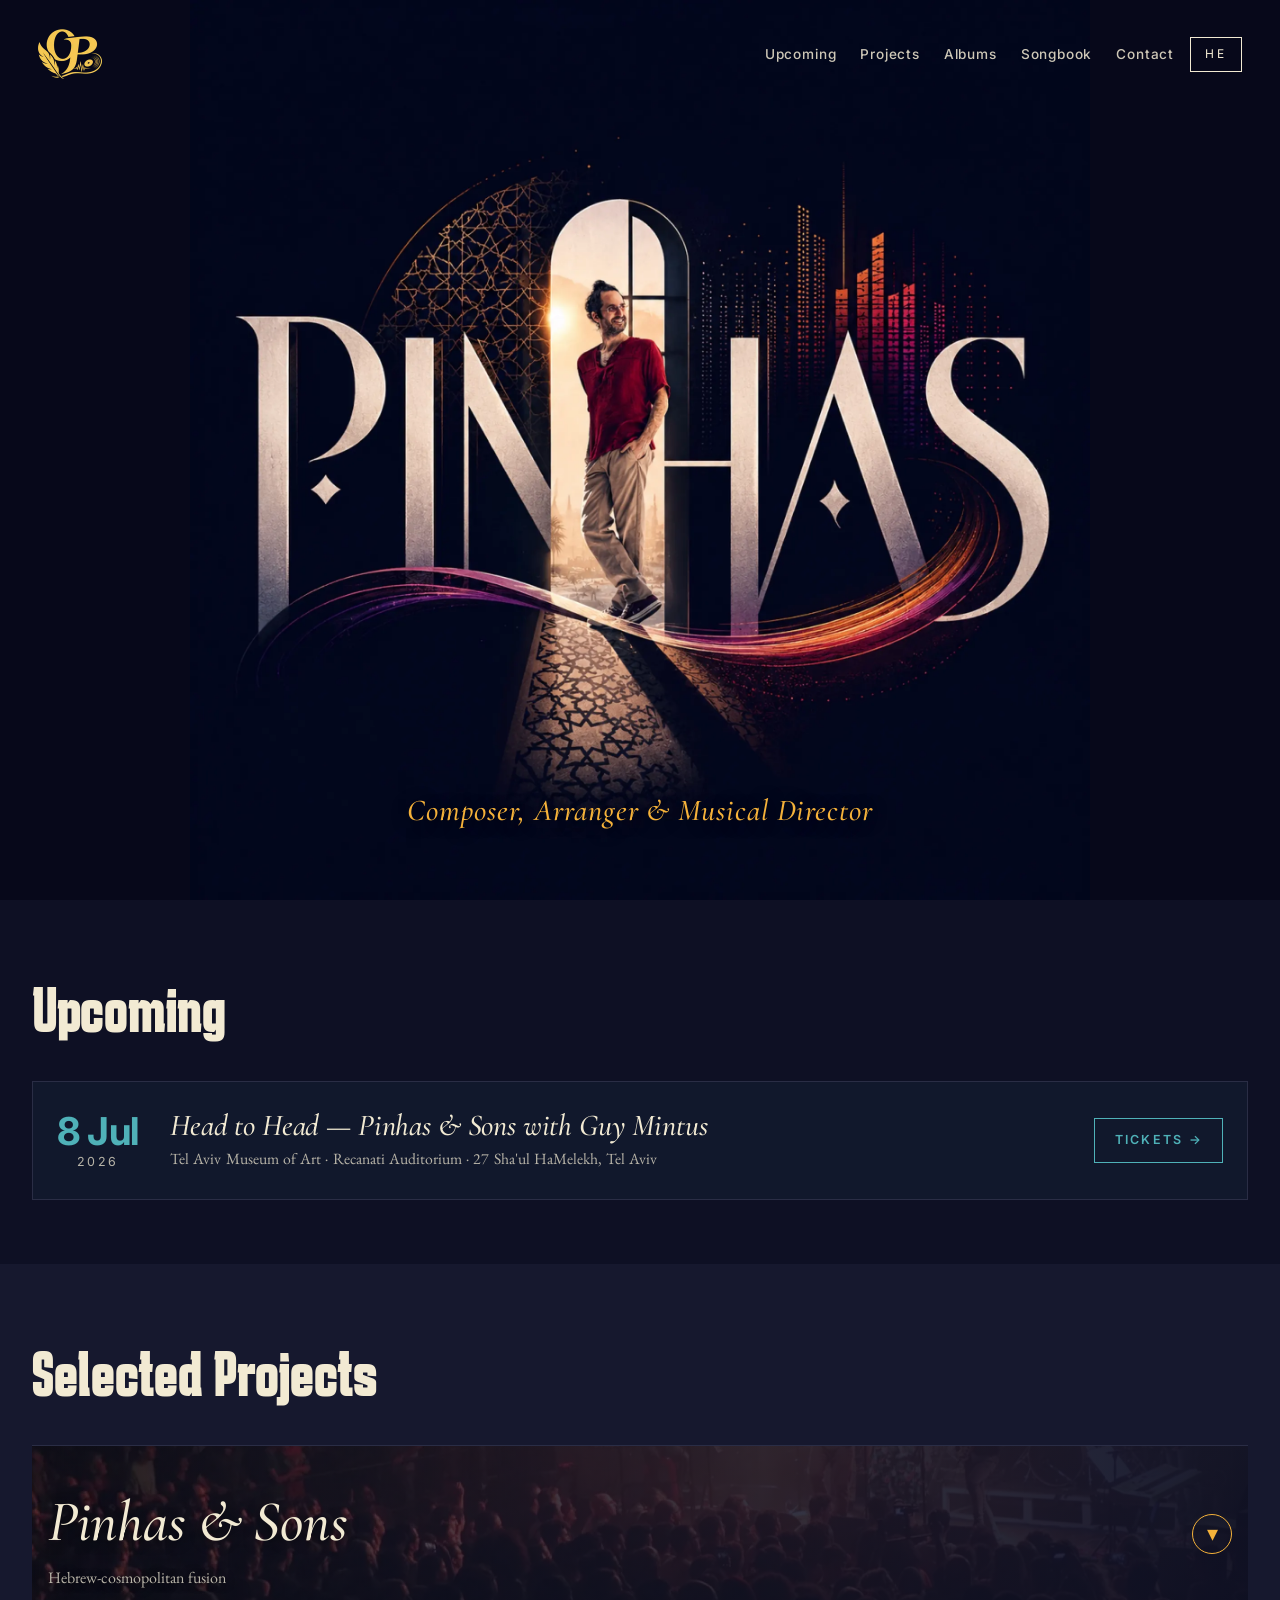
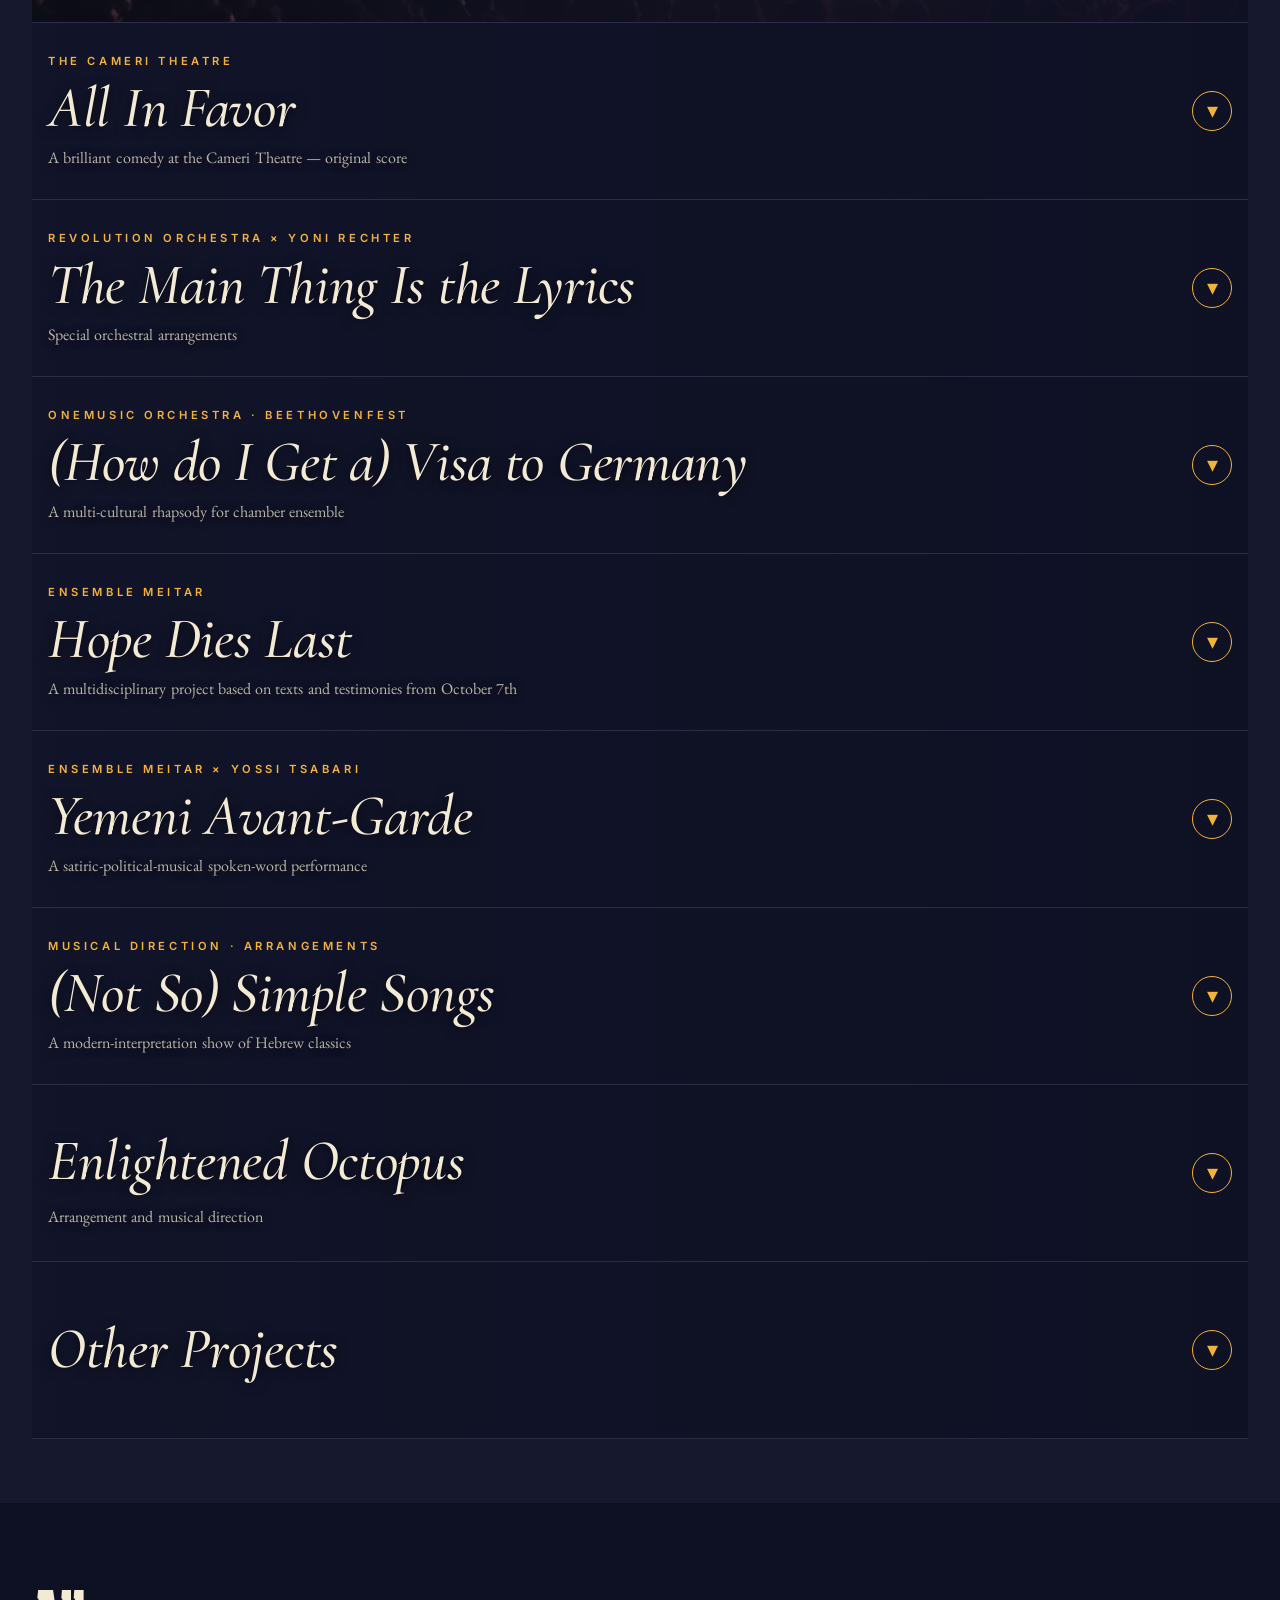
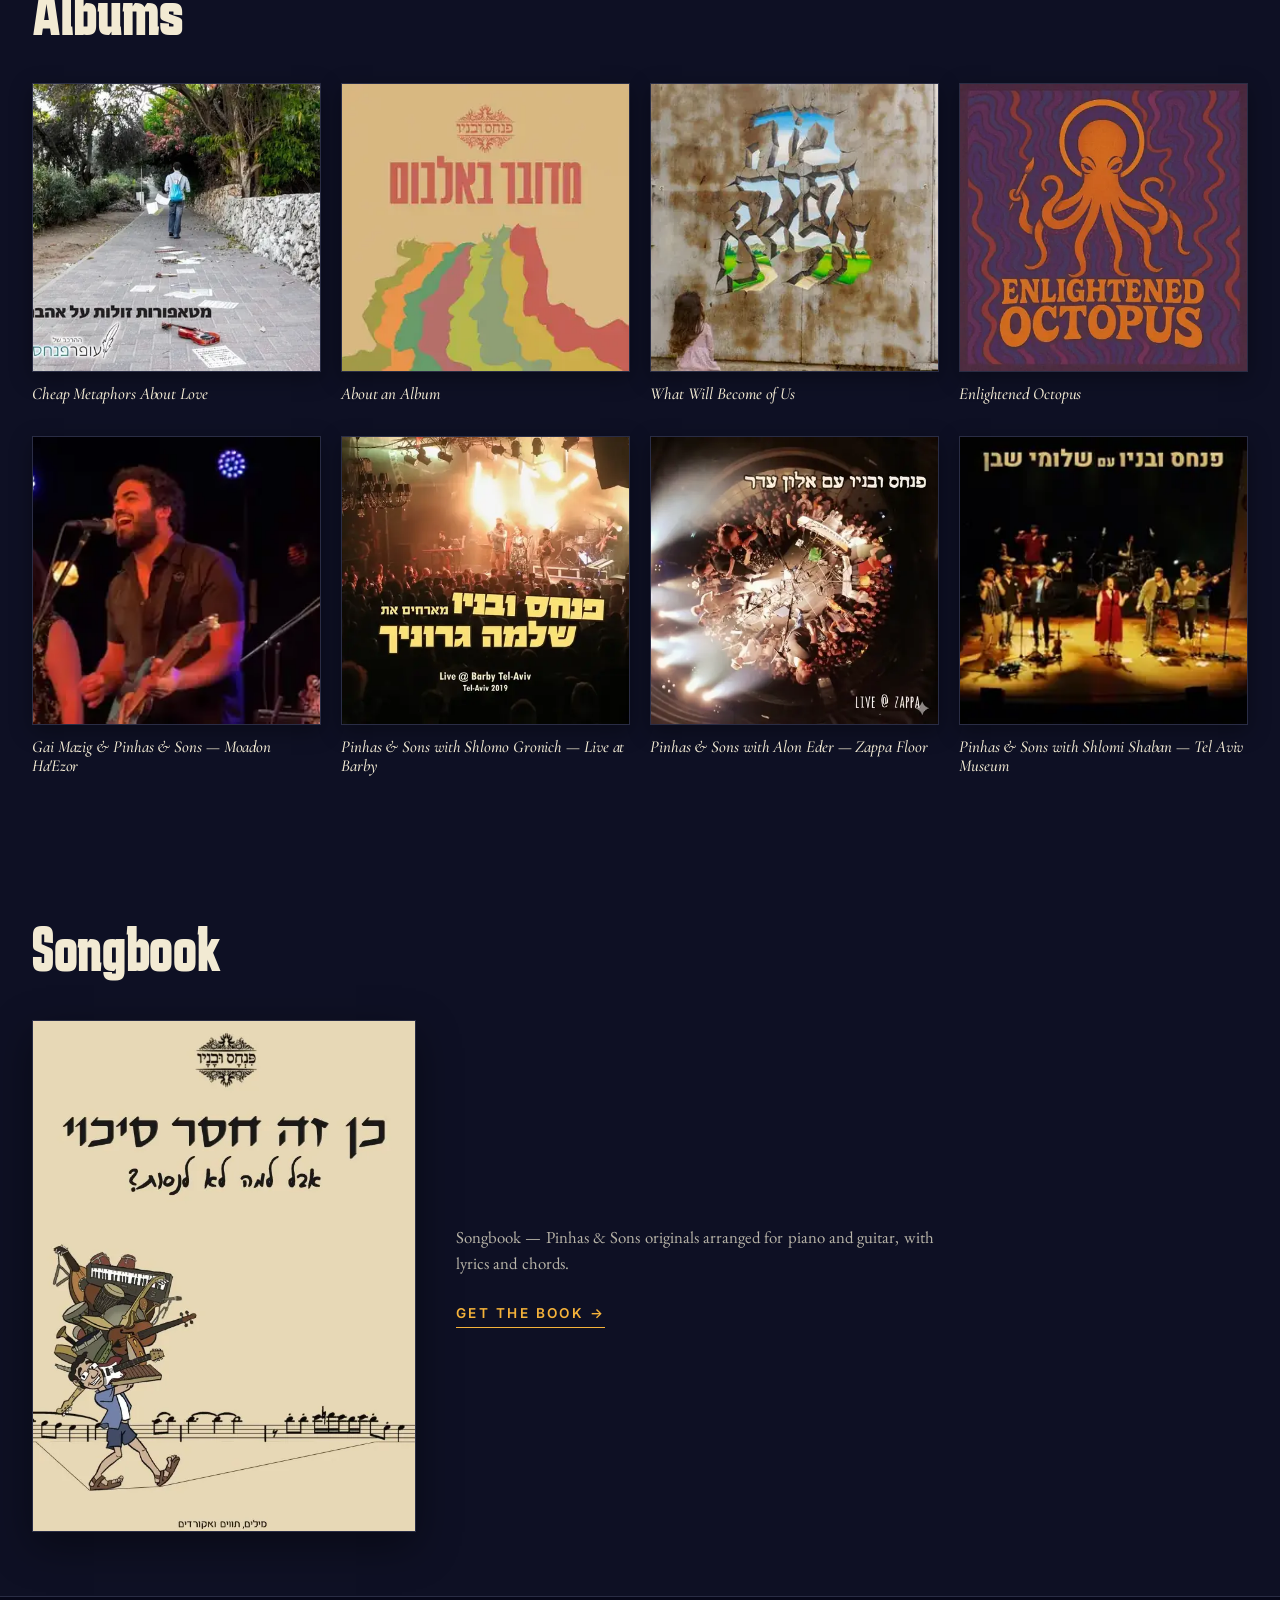
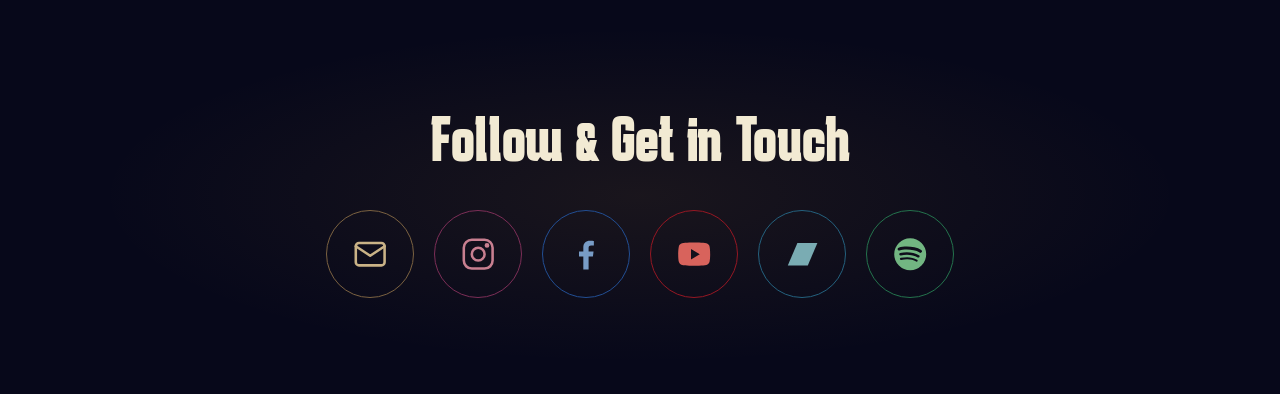
==== commit 796a25af: "Colored social media icons with per-platform brand colors" ====
--- a/en/index.html
+++ b/en/index.html
@@ -432,22 +432,22 @@
   <div class="section-inner">
     <h2 class="section-title contact-title">Follow &amp; Get in Touch</h2>
     <div class="contact-icons">
-      <a href="mailto:pinhasymphony@gmail.com" class="contact-icon" aria-label="Email">
+      <a href="mailto:pinhasymphony@gmail.com" class="contact-icon contact-icon--email" aria-label="Email">
         <svg viewBox="0 0 24 24" fill="none" stroke="currentColor" stroke-width="1.6" stroke-linecap="round" stroke-linejoin="round" aria-hidden="true"><rect x="3" y="5" width="18" height="14" rx="2"/><path d="m3 7 9 6 9-6"/></svg>
       </a>
-      <a href="https://www.instagram.com/ofer_the_pinhas/" class="contact-icon" rel="noopener" aria-label="Instagram">
+      <a href="https://www.instagram.com/ofer_the_pinhas/" class="contact-icon contact-icon--instagram" rel="noopener" aria-label="Instagram">
         <svg viewBox="0 0 24 24" fill="none" stroke="currentColor" stroke-width="1.6" stroke-linecap="round" stroke-linejoin="round" aria-hidden="true"><rect x="3" y="3" width="18" height="18" rx="5"/><circle cx="12" cy="12" r="4"/><circle cx="17.5" cy="6.5" r="0.7" fill="currentColor"/></svg>
       </a>
-      <a href="https://www.facebook.com/ofer.pinhas" class="contact-icon" rel="noopener" aria-label="Facebook">
+      <a href="https://www.facebook.com/ofer.pinhas" class="contact-icon contact-icon--facebook" rel="noopener" aria-label="Facebook">
         <svg viewBox="0 0 24 24" fill="currentColor" aria-hidden="true"><path d="M13.5 21.5v-8h2.7l.4-3.2h-3.1V8.2c0-.9.3-1.6 1.6-1.6h1.7V3.7c-.3 0-1.3-.1-2.5-.1-2.5 0-4.1 1.5-4.1 4.2v2.5H7.5v3.2h2.7v8h3.3z"/></svg>
       </a>
-      <a href="https://www.youtube.com/@oferpinhas" class="contact-icon" rel="noopener" aria-label="YouTube">
+      <a href="https://www.youtube.com/@oferpinhas" class="contact-icon contact-icon--youtube" rel="noopener" aria-label="YouTube">
         <svg viewBox="0 0 24 24" fill="currentColor" aria-hidden="true"><path d="M21.6 7.2c-.2-1-1-1.7-2-2C17.7 4.7 12 4.7 12 4.7s-5.7 0-7.6.5c-1 .3-1.8 1-2 2C2 9 2 12 2 12s0 3 .4 4.8c.2 1 1 1.7 2 2 1.9.5 7.6.5 7.6.5s5.7 0 7.6-.5c1-.3 1.8-1 2-2C22 15 22 12 22 12s0-3-.4-4.8zM10 15.3V8.7l5.5 3.3-5.5 3.3z"/></svg>
       </a>
-      <a href="https://oferpinhas.bandcamp.com/" class="contact-icon" rel="noopener" aria-label="Bandcamp">
+      <a href="https://oferpinhas.bandcamp.com/" class="contact-icon contact-icon--bandcamp" rel="noopener" aria-label="Bandcamp">
         <svg viewBox="0 0 24 24" fill="currentColor" aria-hidden="true"><path d="M3 5h12.5L9.5 19H-3z" transform="translate(6,0)"/></svg>
       </a>
-      <a href="https://open.spotify.com/artist/4is8ZJ8ZOKavbLhc9M5EPt" class="contact-icon" rel="noopener" aria-label="Spotify">
+      <a href="https://open.spotify.com/artist/4is8ZJ8ZOKavbLhc9M5EPt" class="contact-icon contact-icon--spotify" rel="noopener" aria-label="Spotify">
         <svg viewBox="0 0 24 24" fill="currentColor" aria-hidden="true"><path d="M12 2a10 10 0 100 20 10 10 0 000-20zm4.6 14.4c-.2.3-.6.4-.9.2-2.5-1.5-5.6-1.8-9.3-1-.4.1-.7-.2-.8-.5-.1-.4.2-.7.5-.8 4-.9 7.5-.5 10.2 1.2.4.2.5.6.3.9zm1.2-2.7c-.3.4-.7.5-1.1.3-2.8-1.7-7.1-2.2-10.5-1.2-.4.1-.9-.1-1-.5-.1-.4.1-.9.5-1 3.8-1.1 8.6-.6 11.8 1.4.4.2.5.7.3 1zm.1-2.8C14.5 9 8.6 8.7 5.4 9.7c-.5.2-1.1-.1-1.2-.6-.2-.5.1-1.1.6-1.2 3.7-1.1 10.2-.9 14.1 1.4.5.3.6.9.4 1.4-.3.4-1 .6-1.4.4z"/></svg>
       </a>
     </div>
--- a/assets/site.css
+++ b/assets/site.css
@@ -976,11 +976,28 @@
   display: block;
 }
 .contact-icon:hover {
-  color: var(--bg-deep);
-  background: var(--saffron);
-  border-color: var(--saffron);
+  color: #fff;
   transform: translateY(-3px) scale(1.05);
 }
+
+/* Per-platform brand colors */
+.contact-icon--email   { color: color-mix(in srgb, #B8B4A8 70%, #F5B23A); border-color: color-mix(in srgb, var(--rule) 60%, #F5B23A); }
+.contact-icon--email:hover   { background: #F5B23A; border-color: #F5B23A; color: var(--bg-deep); }
+
+.contact-icon--instagram { color: color-mix(in srgb, #B8B4A8 60%, #E1306C); border-color: color-mix(in srgb, var(--rule) 55%, #E1306C); }
+.contact-icon--instagram:hover { background: linear-gradient(135deg, #F58529, #DD2A7B, #8134AF); border-color: #DD2A7B; }
+
+.contact-icon--facebook { color: color-mix(in srgb, #B8B4A8 60%, #1877F2); border-color: color-mix(in srgb, var(--rule) 55%, #1877F2); }
+.contact-icon--facebook:hover { background: #1877F2; border-color: #1877F2; }
+
+.contact-icon--youtube  { color: color-mix(in srgb, #B8B4A8 55%, #FF0000); border-color: color-mix(in srgb, var(--rule) 50%, #FF0000); }
+.contact-icon--youtube:hover  { background: #FF0000; border-color: #FF0000; }
+
+.contact-icon--bandcamp { color: color-mix(in srgb, #B8B4A8 60%, #1DA0C3); border-color: color-mix(in srgb, var(--rule) 55%, #1DA0C3); }
+.contact-icon--bandcamp:hover { background: #1DA0C3; border-color: #1DA0C3; }
+
+.contact-icon--spotify  { color: color-mix(in srgb, #B8B4A8 55%, #1DB954); border-color: color-mix(in srgb, var(--rule) 50%, #1DB954); }
+.contact-icon--spotify:hover  { background: #1DB954; border-color: #1DB954; }
 
 /* ─── Footer ─── */
 .site-footer {
